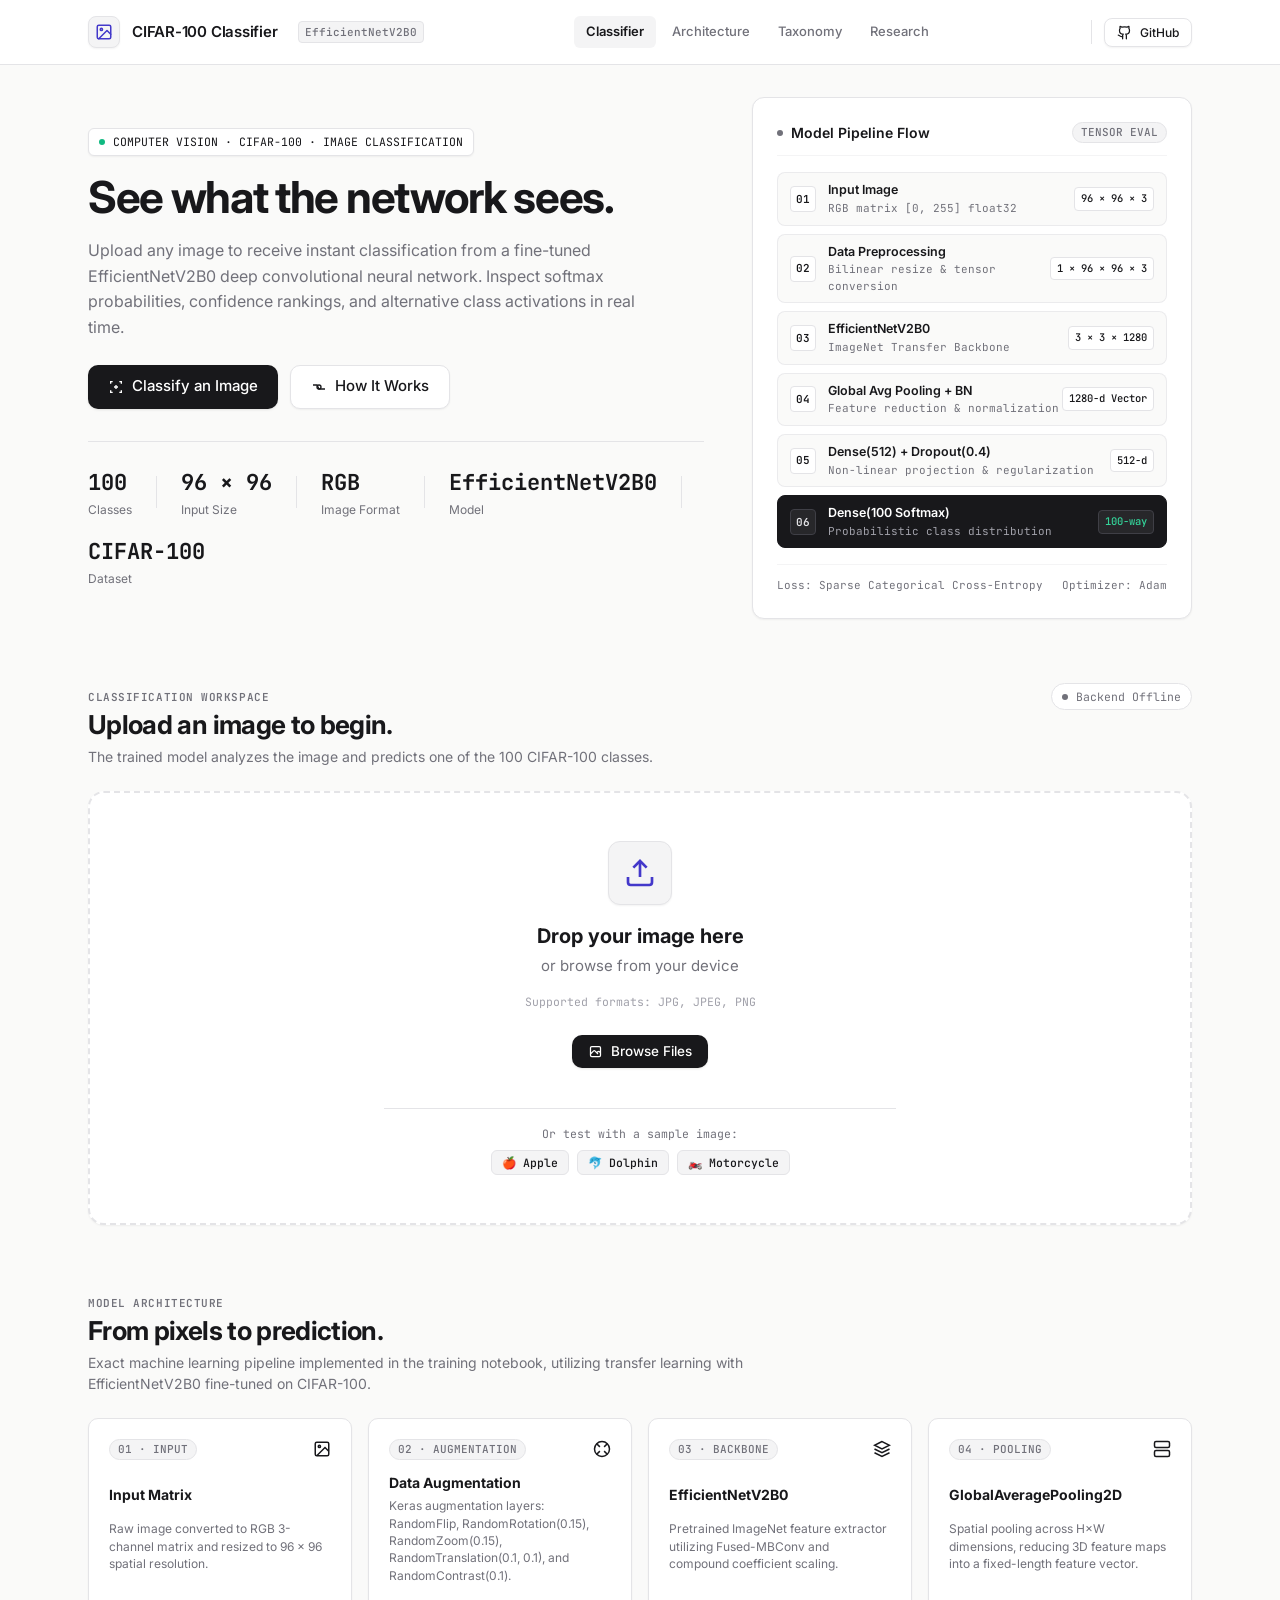
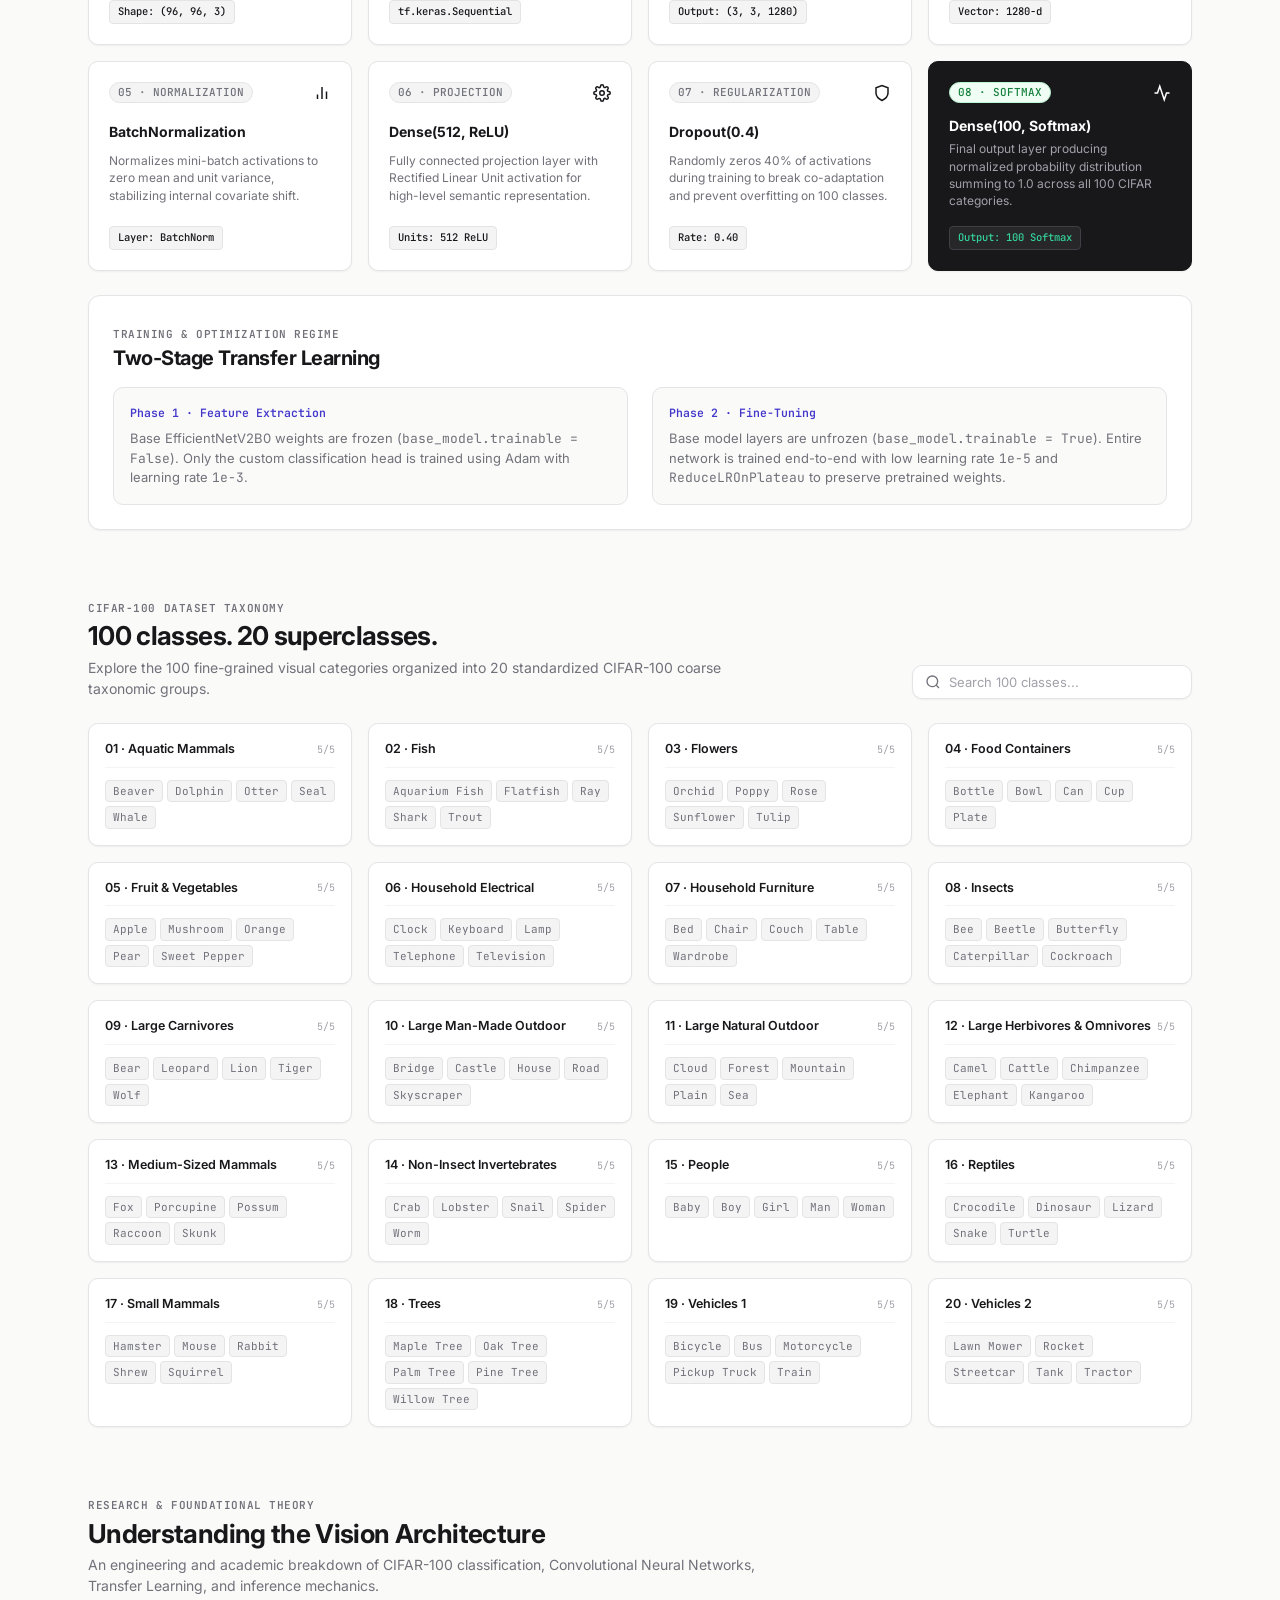
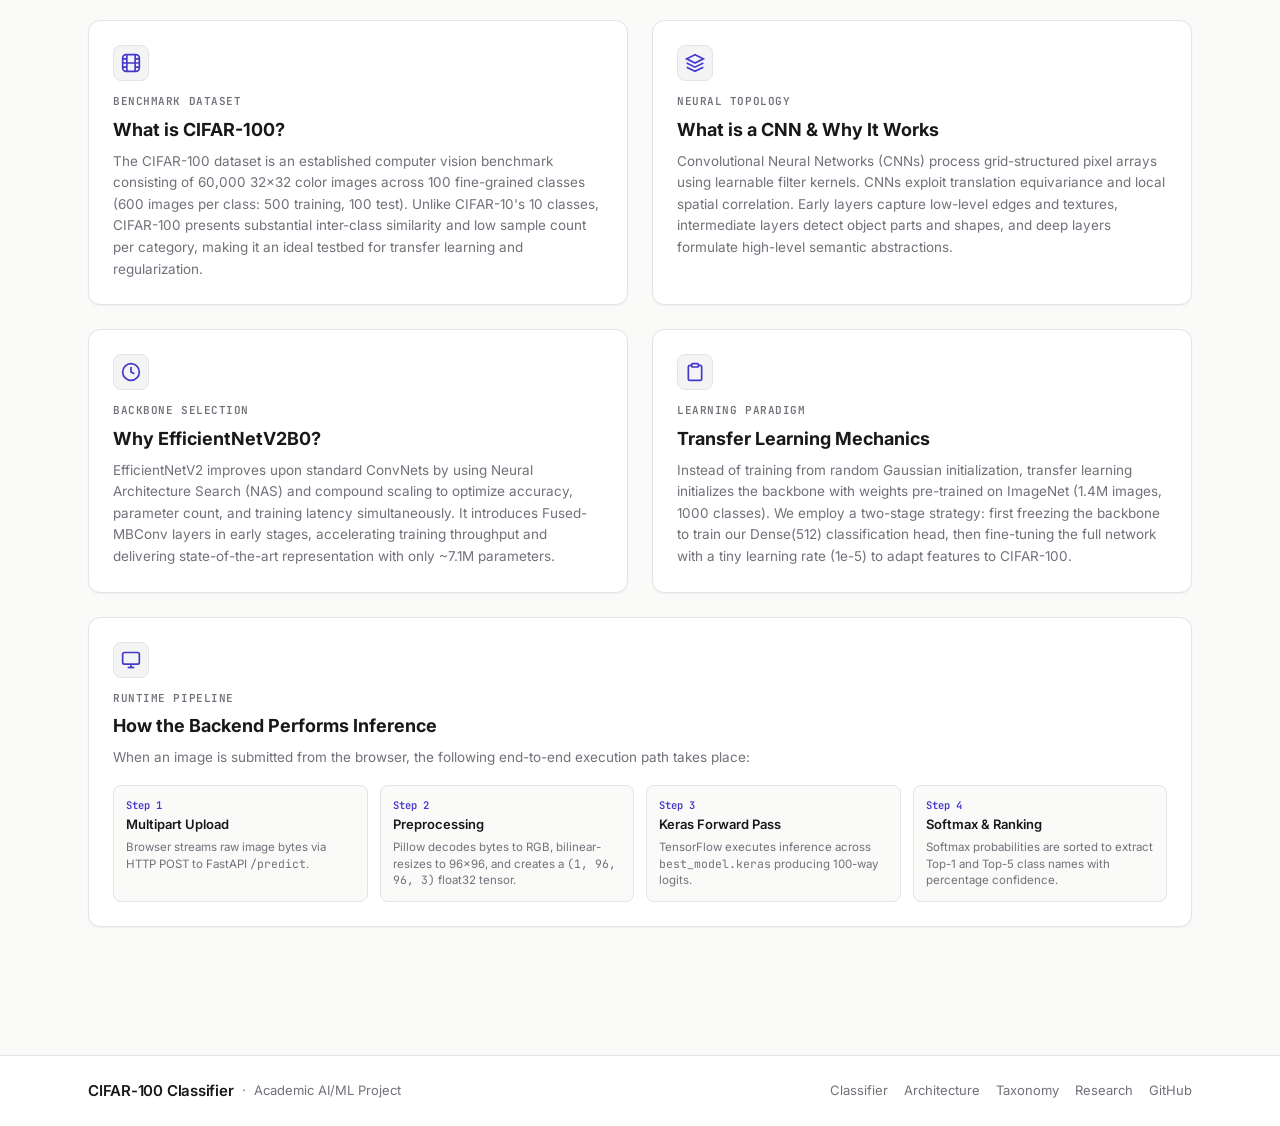
==== frontend/index.html @ 3f622556 "Update environment" ====
<!DOCTYPE html>
<html lang="en">
<head>
  <meta charset="UTF-8">
  <meta name="viewport" content="width=device-width, initial-scale=1.0">
  <title>CIFAR-100 Image Classifier · EfficientNetV2B0</title>
  <meta name="description" content="Production-grade CIFAR-100 deep learning image classification platform powered by TensorFlow and EfficientNetV2B0.">
  <link rel="preconnect" href="https://fonts.googleapis.com">
  <link rel="preconnect" href="https://fonts.gstatic.com" crossorigin>
  <link href="https://fonts.googleapis.com/css2?family=Inter:wght@400;500;600;700&family=JetBrains+Mono:wght@400;500;600&display=swap" rel="stylesheet">
  <link rel="stylesheet" href="css/style.css">
</head>
<body>

  <!-- =========================================================================
       HEADER & NAVIGATION
       ========================================================================= -->
  <header class="site-header">
    <div class="container header-inner">
      <a href="#classifier" class="brand-link" aria-label="CIFAR-100 Classifier Home">
        <div class="brand-logo-icon">
          <svg width="18" height="18" viewBox="0 0 24 24" fill="none" stroke="currentColor" stroke-width="2" stroke-linecap="round" stroke-linejoin="round">
            <rect x="3" y="3" width="18" height="18" rx="2" ry="2"></rect>
            <circle cx="8.5" cy="8.5" r="1.5"></circle>
            <polyline points="21 15 16 10 5 21"></polyline>
          </svg>
        </div>
        <span class="brand-text">CIFAR-100 Classifier</span>
        <span class="brand-tag">EfficientNetV2B0</span>
      </a>

      <nav class="desktop-nav" aria-label="Main Navigation">
        <a href="#classifier" class="nav-link active">Classifier</a>
        <a href="#architecture" class="nav-link">Architecture</a>
        <a href="#taxonomy" class="nav-link">Taxonomy</a>
        <a href="#research" class="nav-link">Research</a>
      </nav>

      <div class="header-actions">
        <div class="header-divider"></div>
        <a href="https://github.com/AryanJha05/cifar100-image-classifier" target="_blank" rel="noopener noreferrer" class="btn btn-secondary btn-sm" aria-label="GitHub Repository">
          <svg width="15" height="15" viewBox="0 0 24 24" fill="none" stroke="currentColor" stroke-width="2" stroke-linecap="round" stroke-linejoin="round">
            <path d="M15 22v-4a4.8 4.8 0 0 0-1-3.5c3 0 6-2 6-5.5.08-1.25-.27-2.48-1-3.5.28-1.15.28-2.35 0-3.5 0 0-1 0-3 1.5-2.64-.5-5.36-.5-8 0C6 2 5 2 5 2c-.3 1.15-.3 2.35 0 3.5A5.403 5.403 0 0 0 4 9c0 3.5 3 5.5 6 5.5-.39.49-.68 1.05-.85 1.65-.17.6-.22 1.23-.15 1.85v4"></path>
            <path d="M9 18c-4.51 2-5-2-7-2"></path>
          </svg>
          <span>GitHub</span>
        </a>
        <button id="mobile-nav-toggle-btn" class="mobile-nav-toggle" aria-label="Open navigation menu">
          <svg width="20" height="20" viewBox="0 0 24 24" fill="none" stroke="currentColor" stroke-width="2">
            <line x1="3" y1="12" x2="21" y2="12"></line>
            <line x1="3" y1="6" x2="21" y2="6"></line>
            <line x1="3" y1="18" x2="21" y2="18"></line>
          </svg>
        </button>
      </div>
    </div>

    <!-- Mobile Navigation Drawer -->
    <div id="mobile-menu-drawer" class="mobile-menu-drawer">
      <a href="#classifier" class="mobile-nav-link">Classifier</a>
      <a href="#architecture" class="mobile-nav-link">Architecture</a>
      <a href="#taxonomy" class="mobile-nav-link">Taxonomy</a>
      <a href="#research" class="mobile-nav-link">Research</a>
      <a href="https://github.com/AryanJha05/cifar100-image-classifier" target="_blank" rel="noopener noreferrer" class="mobile-nav-link">GitHub Repository ↗</a>
    </div>
  </header>

  <!-- =========================================================================
       MAIN APPLICATION
       ========================================================================= -->
  <main class="main-content">
    <div class="container">
      
      <!-- =====================================================================
           PAGE 1 — CLASSIFIER & HERO SECTION
           ===================================================================== -->
      <section class="hero-section" id="hero">
        <div class="hero-grid">
          <div class="hero-content">
            <div class="hero-badge">
              <span class="status-dot status-dot-emerald"></span>
              <span>COMPUTER VISION · CIFAR-100 · IMAGE CLASSIFICATION</span>
            </div>
            <h1 class="hero-title">See what the network sees.</h1>
            <p class="hero-desc">
              Upload any image to receive instant classification from a fine-tuned EfficientNetV2B0 deep convolutional neural network. Inspect softmax probabilities, confidence rankings, and alternative class activations in real time.
            </p>
            <div class="hero-actions">
              <a href="#classifier" class="btn btn-primary btn-lg">
                <svg width="16" height="16" viewBox="0 0 24 24" fill="none" stroke="currentColor" stroke-width="2">
                  <path d="M4 7V4h3M20 7V4h-3M4 17v3h3M20 17v3h-3M9 12h6M12 9v6"></path>
                </svg>
                <span>Classify an Image</span>
              </a>
              <a href="#architecture" class="btn btn-secondary btn-lg">
                <svg width="16" height="16" viewBox="0 0 24 24" fill="none" stroke="currentColor" stroke-width="2">
                  <circle cx="12" cy="12" r="3"></circle>
                  <path d="M3 9h6l3 6h9"></path>
                </svg>
                <span>How It Works</span>
              </a>
            </div>

            <!-- Project Stats -->
            <div class="hero-metrics">
              <div class="metric-item">
                <span class="metric-val">100</span>
                <span class="metric-lbl">Classes</span>
              </div>
              <div class="metric-divider"></div>
              <div class="metric-item">
                <span class="metric-val">96 × 96</span>
                <span class="metric-lbl">Input Size</span>
              </div>
              <div class="metric-divider"></div>
              <div class="metric-item">
                <span class="metric-val">RGB</span>
                <span class="metric-lbl">Image Format</span>
              </div>
              <div class="metric-divider"></div>
              <div class="metric-item">
                <span class="metric-val">EfficientNetV2B0</span>
                <span class="metric-lbl">Model</span>
              </div>
              <div class="metric-divider"></div>
              <div class="metric-item">
                <span class="metric-val">CIFAR-100</span>
                <span class="metric-lbl">Dataset</span>
              </div>
            </div>
          </div>

          <!-- Model Pipeline Visual -->
          <div class="pipeline-flow-card">
            <div class="card-header">
              <div class="card-header-title">
                <span class="status-dot status-dot-zinc"></span>
                <span>Model Pipeline Flow</span>
              </div>
              <span class="badge badge-neutral">TENSOR EVAL</span>
            </div>
            <div class="flow-stages">
              <div class="flow-stage-row">
                <div class="flow-stage-left">
                  <div class="flow-num">01</div>
                  <div>
                    <div class="flow-name">Input Image</div>
                    <div class="flow-sub">RGB matrix [0, 255] float32</div>
                  </div>
                </div>
                <span class="flow-dim">96 × 96 × 3</span>
              </div>
              <div class="flow-stage-row">
                <div class="flow-stage-left">
                  <div class="flow-num">02</div>
                  <div>
                    <div class="flow-name">Data Preprocessing</div>
                    <div class="flow-sub">Bilinear resize &amp; tensor conversion</div>
                  </div>
                </div>
                <span class="flow-dim">1 × 96 × 96 × 3</span>
              </div>
              <div class="flow-stage-row">
                <div class="flow-stage-left">
                  <div class="flow-num">03</div>
                  <div>
                    <div class="flow-name">EfficientNetV2B0</div>
                    <div class="flow-sub">ImageNet Transfer Backbone</div>
                  </div>
                </div>
                <span class="flow-dim">3 × 3 × 1280</span>
              </div>
              <div class="flow-stage-row">
                <div class="flow-stage-left">
                  <div class="flow-num">04</div>
                  <div>
                    <div class="flow-name">Global Avg Pooling + BN</div>
                    <div class="flow-sub">Feature reduction &amp; normalization</div>
                  </div>
                </div>
                <span class="flow-dim">1280-d Vector</span>
              </div>
              <div class="flow-stage-row">
                <div class="flow-stage-left">
                  <div class="flow-num">05</div>
                  <div>
                    <div class="flow-name">Dense(512) + Dropout(0.4)</div>
                    <div class="flow-sub">Non-linear projection &amp; regularization</div>
                  </div>
                </div>
                <span class="flow-dim">512-d</span>
              </div>
              <div class="flow-stage-row highlight-dark">
                <div class="flow-stage-left">
                  <div class="flow-num">06</div>
                  <div>
                    <div class="flow-name">Dense(100 Softmax)</div>
                    <div class="flow-sub">Probabilistic class distribution</div>
                  </div>
                </div>
                <span class="flow-dim">100-way</span>
              </div>
            </div>
            <div class="card-footer">
              <span>Loss: Sparse Categorical Cross-Entropy</span>
              <span>Optimizer: Adam</span>
            </div>
          </div>
        </div>
      </section>

      <!-- =====================================================================
           CLASSIFICATION WORKSPACE (PRIMARY INTERACTION)
           ===================================================================== -->
      <section class="section scroll-mt" id="classifier">
        <div class="workbench-header">
          <div>
            <span class="section-eyebrow">CLASSIFICATION WORKSPACE</span>
            <h2 class="section-title">Upload an image to begin.</h2>
            <p class="section-desc">
              The trained model analyzes the image and predicts one of the 100 CIFAR-100 classes.
            </p>
          </div>
          <div class="workbench-status-pill">
            <span class="status-dot status-dot-emerald" id="backend-status-dot"></span>
            <span id="backend-status-text">Backend Ready</span>
          </div>
        </div>

        <!-- Hidden Native File Input -->
        <input type="file" id="file-input-el" accept="image/png,image/jpeg,image/jpg,image/webp" class="hidden" aria-label="Upload image file">

        <!-- ===================================================================
             STATE 1: EMPTY INITIAL DROPZONE
             =================================================================== -->
        <div class="card initial-dropzone-card" id="state-empty-container" onclick="triggerFileSelect()">
          <div class="dropzone-center-content">
            <div class="dropzone-large-icon">
              <svg width="32" height="32" viewBox="0 0 24 24" fill="none" stroke="currentColor" stroke-width="2">
                <path d="M21 15v4a2 2 0 0 1-2 2H5a2 2 0 0 1-2-2v-4"></path>
                <polyline points="17 8 12 3 7 8"></polyline>
                <line x1="12" y1="3" x2="12" y2="15"></line>
              </svg>
            </div>
            <h3 class="dropzone-heading">Drop your image here</h3>
            <p class="dropzone-subheading">or browse from your device</p>
            <div class="dropzone-meta-pill">
              <span>Supported formats: JPG, JPEG, PNG</span>
            </div>
            <button type="button" class="btn btn-primary btn-md dropzone-browse-btn" onclick="event.stopPropagation(); triggerFileSelect();">
              <svg width="15" height="15" viewBox="0 0 24 24" fill="none" stroke="currentColor" stroke-width="2">
                <path d="M4 16l4.586-4.586a2 2 0 012.828 0L16 16m-2-2l1.586-1.586a2 2 0 012.828 0L20 14m-6-6h.01M6 20h12a2 2 0 002-2V6a2 2 0 00-2-2H6a2 2 0 00-2 2v12a2 2 0 002 2z"></path>
              </svg>
              <span>Browse Files</span>
            </button>
          </div>

          <!-- Quick Test Sample Chips -->
          <div class="sample-presets-bar" onclick="event.stopPropagation();">
            <span class="sample-presets-label">Or test with a sample image:</span>
            <div class="sample-chips-group">
              <button type="button" class="sample-chip" onclick="loadSampleImage('apple')">🍎 Apple</button>
              <button type="button" class="sample-chip" onclick="loadSampleImage('dolphin')">🐬 Dolphin</button>
              <button type="button" class="sample-chip" onclick="loadSampleImage('motorcycle')">🏍️ Motorcycle</button>
            </div>
          </div>
        </div>

        <!-- ===================================================================
             STATES 2, 3, 4, 5: ACTIVE 2-COLUMN WORKBENCH CARD
             =================================================================== -->
        <div class="workbench-card hidden" id="state-active-container">
          
          <!-- LEFT COLUMN: Image Viewport -->
          <div class="viewport-wrapper">
            <div>
              <div class="card-header">
                <span class="card-header-title">
                  <svg width="16" height="16" viewBox="0 0 24 24" fill="none" stroke="currentColor" stroke-width="2">
                    <path d="M23 19a2 2 0 0 1-2 2H3a2 2 0 0 1-2-2V8a2 2 0 0 1 2-2h4l2-3h6l2 3h4a2 2 0 0 1 2 2z"></path>
                    <circle cx="12" cy="13" r="4"></circle>
                  </svg>
                  <span id="viewport-title-text">Source Image</span>
                </span>
                <span class="badge badge-neutral" id="viewport-header-badge">96 × 96 px</span>
              </div>

              <!-- Viewport Box -->
              <div class="viewport-container" id="viewport-box">
                <div class="crop-corner tl"></div>
                <div class="crop-corner tr"></div>
                <div class="crop-corner bl"></div>
                <div class="crop-corner br"></div>

                <div class="preview-canvas-box">
                  <img id="preview-image-node" src="" alt="Classification target preview" class="preview-img">
                  <div class="scanning-laser hidden" id="scanning-laser"></div>
                  <div class="pixel-grid-layer hidden" id="pixel-grid-layer"></div>
                </div>

                <div class="viewport-overlay-status" id="viewport-status-tag">
                  <span class="status-dot status-dot-emerald"></span>
                  <span id="viewport-status-tag-text">Staged</span>
                </div>
              </div>
            </div>

            <!-- Viewport Footer Meta & Utilities -->
            <div>
              <div class="viewport-footer">
                <div class="viewport-btn-group">
                  <button type="button" class="btn btn-secondary btn-sm" onclick="togglePixelGrid()">
                    <svg width="14" height="14" viewBox="0 0 24 24" fill="none" stroke="currentColor" stroke-width="2">
                      <rect x="3" y="3" width="18" height="18" rx="2"></rect>
                      <path d="M3 9h18M3 15h18M9 3v18M15 3v18"></path>
                    </svg>
                    <span id="grid-toggle-text">Grid: Off</span>
                  </button>
                  <button type="button" class="btn btn-secondary btn-sm" onclick="triggerFileSelect()">
                    <svg width="14" height="14" viewBox="0 0 24 24" fill="none" stroke="currentColor" stroke-width="2">
                      <path d="M21 15v4a2 2 0 0 1-2 2H5a2 2 0 0 1-2-2v-4"></path>
                      <polyline points="17 8 12 3 7 8"></polyline>
                      <line x1="12" y1="3" x2="12" y2="15"></line>
                    </svg>
                    <span>Replace Image</span>
                  </button>
                </div>
                <div class="viewport-meta" id="file-meta-strip">
                  <span id="meta-filename">image.png</span>
                  <span>·</span>
                  <span id="meta-filesize">0 KB</span>
                  <span>·</span>
                  <span id="meta-dims">96 × 96</span>
                </div>
              </div>
            </div>

          </div>

          <!-- RIGHT COLUMN: Dynamic Telemetry & Controls -->
          <div class="telemetry-wrapper">
            
            <!-- SUB-PANEL A: IMAGE SELECTED STATE -->
            <div class="panel-center-state hidden" id="panel-selected">
              <div class="state-icon-box state-icon-neutral">
                <svg width="24" height="24" viewBox="0 0 24 24" fill="none" stroke="currentColor" stroke-width="2">
                  <path d="M22 11.08V12a10 10 0 1 1-5.93-9.14"></path>
                  <polyline points="22 4 12 14.01 9 11.01"></polyline>
                </svg>
              </div>
              <span class="section-eyebrow">IMAGE STAGED</span>
              <h3 class="state-title" id="selected-image-title">Ready for Inference</h3>
              <p class="state-desc" id="selected-image-desc">
                Image loaded and formatted. Click below to execute the feedforward classification pass on the Python backend.
              </p>
              <div class="panel-action-stack">
                <button type="button" class="btn btn-primary btn-lg w-full" id="btn-predict" onclick="executePrediction()">
                  <svg width="16" height="16" viewBox="0 0 24 24" fill="none" stroke="currentColor" stroke-width="2">
                    <polygon points="5 3 19 12 5 21 5 3"></polygon>
                  </svg>
                  <span>Predict Image</span>
                </button>
                <div class="panel-action-row">
                  <button type="button" class="btn btn-secondary btn-sm" onclick="triggerFileSelect()">
                    Replace Image
                  </button>
                  <button type="button" class="btn btn-secondary btn-sm text-error" onclick="resetToEmptyState()">
                    Remove
                  </button>
                </div>
              </div>
            </div>

            <!-- SUB-PANEL B: LOADING STATE -->
            <div class="panel-center-state hidden" id="panel-loading">
              <div class="state-icon-box state-icon-neutral">
                <svg width="24" height="24" viewBox="0 0 24 24" fill="none" stroke="currentColor" stroke-width="2" class="spin-icon">
                  <line x1="12" y1="2" x2="12" y2="6"></line>
                  <line x1="12" y1="18" x2="12" y2="22"></line>
                  <line x1="4.93" y1="4.93" x2="7.76" y2="7.76"></line>
                  <line x1="16.24" y1="16.24" x2="19.07" y2="19.07"></line>
                  <line x1="2" y1="12" x2="6" y2="12"></line>
                  <line x1="18" y1="12" x2="22" y2="12"></line>
                  <line x1="4.93" y1="19.07" x2="7.76" y2="16.24"></line>
                  <line x1="16.24" y1="7.76" x2="19.07" y2="4.93"></line>
                </svg>
              </div>
              <span class="section-eyebrow">INFERENCE PIPELINE</span>
              <h3 class="state-title">Analyzing image...</h3>
              <p class="state-desc">
                Running EfficientNetV2B0 inference and computing 100-class softmax distribution.
              </p>
              <div class="loading-steps-box">
                <div class="loading-step-item" id="loading-step-1">
                  <span class="status-dot status-dot-emerald"></span>
                  <span>01. Processing image &amp; tensor conversion</span>
                </div>
                <div class="loading-step-item active" id="loading-step-2">
                  <span class="status-dot status-dot-zinc"></span>
                  <span>02. Running model (EfficientNetV2B0)</span>
                </div>
                <div class="loading-step-item" id="loading-step-3">
                  <span class="status-dot status-dot-zinc"></span>
                  <span>03. Preparing prediction &amp; top-5 ranks</span>
                </div>
              </div>
            </div>

            <!-- SUB-PANEL C: PREDICTION RESULT STATE -->
            <div class="result-telemetry-container hidden" id="panel-result">
              <div>
                <div class="card-header">
                  <span class="badge badge-neutral">INFERENCE COMPLETE</span>
                  <span class="badge badge-success">
                    <span class="status-dot status-dot-emerald"></span>
                    <span>Top-1 Confirmed</span>
                  </span>
                </div>

                <!-- Primary Predicted Class & Circular Gauge -->
                <div class="predicted-class-card">
                  <div>
                    <span class="section-eyebrow" style="margin-bottom: 2px;">PREDICTED CLASS</span>
                    <h3 class="predicted-class-name" id="result-class-name">--</h3>
                    <div class="confidence-pill" id="result-confidence-val">
                      <svg width="14" height="14" viewBox="0 0 24 24" fill="none" stroke="#15803D" stroke-width="2.5">
                        <polyline points="20 6 9 17 4 12"></polyline>
                      </svg>
                      <span id="result-confidence-text">--% Confidence</span>
                    </div>
                  </div>

                  <!-- Radial SVG Gauge -->
                  <div class="radial-gauge">
                    <svg viewBox="0 0 36 36">
                      <circle class="gauge-circle-bg" cx="18" cy="18" r="15.9155"></circle>
                      <circle class="gauge-circle-val" id="gauge-circle-val" cx="18" cy="18" r="15.9155" stroke-dasharray="0, 100"></circle>
                    </svg>
                    <div class="gauge-center-text">
                      <span class="gauge-pct" id="radial-pct-text">0.0%</span>
                      <span class="gauge-lbl">confidence</span>
                    </div>
                  </div>
                </div>

                <!-- Top 5 Predictions -->
                <div class="top5-section">
                  <div class="card-header" style="border-bottom: none; padding-bottom: 4px; margin-bottom: 8px;">
                    <span class="section-eyebrow">Top 5 Predictions</span>
                    <span class="section-eyebrow">Softmax Confidence</span>
                  </div>
                  <div class="top-predictions-list" id="top5-predictions-container">
                    <!-- Populated dynamically by app.js -->
                  </div>
                </div>
              </div>

              <!-- Result Footer Actions -->
              <div>
                <div class="result-action-bar">
                  <button type="button" class="btn btn-primary btn-md w-full" onclick="resetToEmptyState()">
                    <svg width="15" height="15" viewBox="0 0 24 24" fill="none" stroke="currentColor" stroke-width="2">
                      <path d="M4 16l4.586-4.586a2 2 0 012.828 0L16 16m-2-2l1.586-1.586a2 2 0 012.828 0L20 14m-6-6h.01M6 20h12a2 2 0 002-2V6a2 2 0 00-2-2H6a2 2 0 00-2 2v12a2 2 0 002 2z"></path>
                    </svg>
                    <span>Classify Another Image</span>
                  </button>
                </div>

                <div class="card-footer" id="result-meta-footer">
                  <span>Model: EfficientNetV2B0</span>
                  <span id="footer-latency-val">Latency: --ms</span>
                  <span>Input: 96×96×3</span>
                </div>
              </div>
            </div>

            <!-- SUB-PANEL D: ERROR STATE -->
            <div class="panel-center-state hidden" id="panel-error">
              <div class="state-icon-box state-icon-error">
                <svg width="24" height="24" viewBox="0 0 24 24" fill="none" stroke="currentColor" stroke-width="2">
                  <circle cx="12" cy="12" r="10"></circle>
                  <line x1="12" y1="8" x2="12" y2="12"></line>
                  <line x1="12" y1="16" x2="12.01" y2="16"></line>
                </svg>
              </div>
              <span class="section-eyebrow text-error">INFERENCE ERROR</span>
              <h3 class="state-title">Unable to classify this image.</h3>
              <p class="state-desc" id="error-message-text">
                Please try again. Ensure the Python backend is running and reachable.
              </p>
              <div class="panel-action-row" style="margin-top: 16px;">
                <button type="button" class="btn btn-primary btn-sm" onclick="executePrediction()">
                  Try Again
                </button>
                <button type="button" class="btn btn-secondary btn-sm" onclick="triggerFileSelect()">
                  Choose Another Image
                </button>
              </div>
            </div>

          </div>

        </div>
      </section>

      <!-- =====================================================================
           PAGE 2 — ARCHITECTURE
           ===================================================================== -->
      <section class="section scroll-mt" id="architecture">
        <div class="section-header">
          <span class="section-eyebrow">MODEL ARCHITECTURE</span>
          <h2 class="section-title">From pixels to prediction.</h2>
          <p class="section-desc">
            Exact machine learning pipeline implemented in the training notebook, utilizing transfer learning with EfficientNetV2B0 fine-tuned on CIFAR-100.
          </p>
        </div>

        <!-- 8-Stage Complete Pipeline Grid -->
        <div class="architecture-grid">
          
          <!-- Stage 1 -->
          <div class="arch-card">
            <div class="arch-card-header">
              <span class="badge badge-neutral">01 · INPUT</span>
              <svg width="18" height="18" viewBox="0 0 24 24" fill="none" stroke="currentColor" stroke-width="2">
                <rect x="3" y="3" width="18" height="18" rx="2"></rect>
                <circle cx="8.5" cy="8.5" r="1.5"></circle>
                <polyline points="21 15 16 10 5 21"></polyline>
              </svg>
            </div>
            <h3 class="arch-title">Input Matrix</h3>
            <p class="arch-desc">
              Raw image converted to RGB 3-channel matrix and resized to 96 × 96 spatial resolution.
            </p>
            <div class="arch-badge">Shape: (96, 96, 3)</div>
          </div>

          <!-- Stage 2 -->
          <div class="arch-card">
            <div class="arch-card-header">
              <span class="badge badge-neutral">02 · AUGMENTATION</span>
              <svg width="18" height="18" viewBox="0 0 24 24" fill="none" stroke="currentColor" stroke-width="2">
                <circle cx="12" cy="12" r="10"></circle>
                <path d="m4.93 4.93 4.24 4.24M14.83 9.17l4.24-4.24M14.83 14.83l4.24 4.24M9.17 14.83l-4.24 4.24"></path>
              </svg>
            </div>
            <h3 class="arch-title">Data Augmentation</h3>
            <p class="arch-desc">
              Keras augmentation layers: RandomFlip, RandomRotation(0.15), RandomZoom(0.15), RandomTranslation(0.1, 0.1), and RandomContrast(0.1).
            </p>
            <div class="arch-badge">tf.keras.Sequential</div>
          </div>

          <!-- Stage 3 -->
          <div class="arch-card">
            <div class="arch-card-header">
              <span class="badge badge-neutral">03 · BACKBONE</span>
              <svg width="18" height="18" viewBox="0 0 24 24" fill="none" stroke="currentColor" stroke-width="2">
                <polygon points="12 2 2 7 12 12 22 7 12 2"></polygon>
                <polyline points="2 17 12 22 22 17"></polyline>
                <polyline points="2 12 12 17 22 12"></polyline>
              </svg>
            </div>
            <h3 class="arch-title">EfficientNetV2B0</h3>
            <p class="arch-desc">
              Pretrained ImageNet feature extractor utilizing Fused-MBConv and compound coefficient scaling.
            </p>
            <div class="arch-badge">Output: (3, 3, 1280)</div>
          </div>

          <!-- Stage 4 -->
          <div class="arch-card">
            <div class="arch-card-header">
              <span class="badge badge-neutral">04 · POOLING</span>
              <svg width="18" height="18" viewBox="0 0 24 24" fill="none" stroke="currentColor" stroke-width="2">
                <rect x="2" y="2" width="20" height="8" rx="2"></rect>
                <rect x="2" y="14" width="20" height="8" rx="2"></rect>
                <line x1="6" y1="6" x2="6.01" y2="6"></line>
                <line x1="6" y1="18" x2="6.01" y2="18"></line>
              </svg>
            </div>
            <h3 class="arch-title">GlobalAveragePooling2D</h3>
            <p class="arch-desc">
              Spatial pooling across H×W dimensions, reducing 3D feature maps into a fixed-length feature vector.
            </p>
            <div class="arch-badge">Vector: 1280-d</div>
          </div>

          <!-- Stage 5 -->
          <div class="arch-card">
            <div class="arch-card-header">
              <span class="badge badge-neutral">05 · NORMALIZATION</span>
              <svg width="18" height="18" viewBox="0 0 24 24" fill="none" stroke="currentColor" stroke-width="2">
                <line x1="18" y1="20" x2="18" y2="10"></line>
                <line x1="12" y1="20" x2="12" y2="4"></line>
                <line x1="6" y1="20" x2="6" y2="14"></line>
              </svg>
            </div>
            <h3 class="arch-title">BatchNormalization</h3>
            <p class="arch-desc">
              Normalizes mini-batch activations to zero mean and unit variance, stabilizing internal covariate shift.
            </p>
            <div class="arch-badge">Layer: BatchNorm</div>
          </div>

          <!-- Stage 6 -->
          <div class="arch-card">
            <div class="arch-card-header">
              <span class="badge badge-neutral">06 · PROJECTION</span>
              <svg width="18" height="18" viewBox="0 0 24 24" fill="none" stroke="currentColor" stroke-width="2">
                <circle cx="12" cy="12" r="3"></circle>
                <path d="M19.4 15a1.65 1.65 0 0 0 .33 1.82l.06.06a2 2 0 0 1 0 2.83 2 2 0 0 1-2.83 0l-.06-.06a1.65 1.65 0 0 0-1.82-.33 1.65 1.65 0 0 0-1 1.51V21a2 2 0 0 1-2 2 2 2 0 0 1-2-2v-.09A1.65 1.65 0 0 0 9 19.4a1.65 1.65 0 0 0-1.82.33l-.06.06a2 2 0 0 1-2.83 0 2 2 0 0 1 0-2.83l.06-.06a1.65 1.65 0 0 0 .33-1.82 1.65 1.65 0 0 0-1.51-1H3a2 2 0 0 1-2-2 2 2 0 0 1 2-2h.09A1.65 1.65 0 0 0 4.6 9a1.65 1.65 0 0 0-.33-1.82l-.06-.06a2 2 0 0 1 0-2.83 2 2 0 0 1 2.83 0l.06.06a1.65 1.65 0 0 0 1.82.33H9a1.65 1.65 0 0 0 1-1.51V3a2 2 0 0 1 2-2 2 2 0 0 1 2 2v.09a1.65 1.65 0 0 0 1 1.51 1.65 1.65 0 0 0 1.82-.33l.06-.06a2 2 0 0 1 2.83 0 2 2 0 0 1 0 2.83l-.06.06a1.65 1.65 0 0 0-.33 1.82V9a1.65 1.65 0 0 0 1.51 1H21a2 2 0 0 1 2 2 2 2 0 0 1-2 2h-.09a1.65 1.65 0 0 0-1.51 1z"></path>
              </svg>
            </div>
            <h3 class="arch-title">Dense(512, ReLU)</h3>
            <p class="arch-desc">
              Fully connected projection layer with Rectified Linear Unit activation for high-level semantic representation.
            </p>
            <div class="arch-badge">Units: 512 ReLU</div>
          </div>

          <!-- Stage 7 -->
          <div class="arch-card">
            <div class="arch-card-header">
              <span class="badge badge-neutral">07 · REGULARIZATION</span>
              <svg width="18" height="18" viewBox="0 0 24 24" fill="none" stroke="currentColor" stroke-width="2">
                <path d="M12 22s8-4 8-10V5l-8-3-8 3v7c0 6 8 10 8 10z"></path>
              </svg>
            </div>
            <h3 class="arch-title">Dropout(0.4)</h3>
            <p class="arch-desc">
              Randomly zeros 40% of activations during training to break co-adaptation and prevent overfitting on 100 classes.
            </p>
            <div class="arch-badge">Rate: 0.40</div>
          </div>

          <!-- Stage 8 -->
          <div class="arch-card highlight-card">
            <div class="arch-card-header">
              <span class="badge badge-success">08 · SOFTMAX</span>
              <svg width="18" height="18" viewBox="0 0 24 24" fill="none" stroke="currentColor" stroke-width="2">
                <polyline points="22 12 18 12 15 21 9 3 6 12 2 12"></polyline>
              </svg>
            </div>
            <h3 class="arch-title">Dense(100, Softmax)</h3>
            <p class="arch-desc">
              Final output layer producing normalized probability distribution summing to 1.0 across all 100 CIFAR categories.
            </p>
            <div class="arch-badge" style="background-color: #27272A; color: #34D399; border-color: #3F3F46;">Output: 100 Softmax</div>
          </div>

        </div>

        <!-- Training Strategy Card -->
        <div class="card training-strategy-card">
          <div class="section-header" style="margin-bottom: 16px;">
            <span class="section-eyebrow">TRAINING &amp; OPTIMIZATION REGIME</span>
            <h3 class="section-title" style="font-size: 1.25rem;">Two-Stage Transfer Learning</h3>
          </div>
          <div class="training-grid-2col">
            <div class="training-col">
              <div class="training-stage-badge">Phase 1 · Feature Extraction</div>
              <p class="training-desc">
                Base EfficientNetV2B0 weights are frozen (<code class="font-mono">base_model.trainable = False</code>). Only the custom classification head is trained using Adam with learning rate <code class="font-mono">1e-3</code>.
              </p>
            </div>
            <div class="training-col">
              <div class="training-stage-badge">Phase 2 · Fine-Tuning</div>
              <p class="training-desc">
                Base model layers are unfrozen (<code class="font-mono">base_model.trainable = True</code>). Entire network is trained end-to-end with low learning rate <code class="font-mono">1e-5</code> and <code class="font-mono">ReduceLROnPlateau</code> to preserve pretrained weights.
              </p>
            </div>
          </div>
        </div>
      </section>

      <!-- =====================================================================
           PAGE 3 — TAXONOMY
           ===================================================================== -->
      <section class="section scroll-mt" id="taxonomy">
        <div class="taxonomy-header">
          <div>
            <span class="section-eyebrow">CIFAR-100 DATASET TAXONOMY</span>
            <h2 class="section-title">100 classes. 20 superclasses.</h2>
            <p class="section-desc">
              Explore the 100 fine-grained visual categories organized into 20 standardized CIFAR-100 coarse taxonomic groups.
            </p>
          </div>

          <div class="search-box-wrapper">
            <div class="search-box">
              <svg viewBox="0 0 24 24" fill="none" stroke="currentColor" stroke-width="2">
                <circle cx="11" cy="11" r="8"></circle>
                <line x1="21" y1="21" x2="16.65" y2="16.65"></line>
              </svg>
              <input type="text" id="class-search-input" class="search-input" placeholder="Search 100 classes..." onkeyup="filterClassBadges()" autocomplete="off" aria-label="Search CIFAR-100 classes">
            </div>
          </div>
        </div>

        <!-- 20 Standardized CIFAR-100 Superclasses Grid -->
        <div class="taxonomy-grid">
          
          <!-- Superclass 1 -->
          <div class="superclass-card">
            <div class="superclass-header">
              <span class="superclass-title">01 · Aquatic Mammals</span>
              <span class="font-mono" style="font-size: 10px; color: var(--text-tertiary);">5/5</span>
            </div>
            <div class="class-pills-wrap">
              <span class="class-pill">Beaver</span>
              <span class="class-pill">Dolphin</span>
              <span class="class-pill">Otter</span>
              <span class="class-pill">Seal</span>
              <span class="class-pill">Whale</span>
            </div>
          </div>

          <!-- Superclass 2 -->
          <div class="superclass-card">
            <div class="superclass-header">
              <span class="superclass-title">02 · Fish</span>
              <span class="font-mono" style="font-size: 10px; color: var(--text-tertiary);">5/5</span>
            </div>
            <div class="class-pills-wrap">
              <span class="class-pill">Aquarium Fish</span>
              <span class="class-pill">Flatfish</span>
              <span class="class-pill">Ray</span>
              <span class="class-pill">Shark</span>
              <span class="class-pill">Trout</span>
            </div>
          </div>

          <!-- Superclass 3 -->
          <div class="superclass-card">
            <div class="superclass-header">
              <span class="superclass-title">03 · Flowers</span>
              <span class="font-mono" style="font-size: 10px; color: var(--text-tertiary);">5/5</span>
            </div>
            <div class="class-pills-wrap">
              <span class="class-pill">Orchid</span>
              <span class="class-pill">Poppy</span>
              <span class="class-pill">Rose</span>
              <span class="class-pill">Sunflower</span>
              <span class="class-pill">Tulip</span>
            </div>
          </div>

          <!-- Superclass 4 -->
          <div class="superclass-card">
            <div class="superclass-header">
              <span class="superclass-title">04 · Food Containers</span>
              <span class="font-mono" style="font-size: 10px; color: var(--text-tertiary);">5/5</span>
            </div>
            <div class="class-pills-wrap">
              <span class="class-pill">Bottle</span>
              <span class="class-pill">Bowl</span>
              <span class="class-pill">Can</span>
              <span class="class-pill">Cup</span>
              <span class="class-pill">Plate</span>
            </div>
          </div>

          <!-- Superclass 5 -->
          <div class="superclass-card">
            <div class="superclass-header">
              <span class="superclass-title">05 · Fruit &amp; Vegetables</span>
              <span class="font-mono" style="font-size: 10px; color: var(--text-tertiary);">5/5</span>
            </div>
            <div class="class-pills-wrap">
              <span class="class-pill">Apple</span>
              <span class="class-pill">Mushroom</span>
              <span class="class-pill">Orange</span>
              <span class="class-pill">Pear</span>
              <span class="class-pill">Sweet Pepper</span>
            </div>
          </div>

          <!-- Superclass 6 -->
          <div class="superclass-card">
            <div class="superclass-header">
              <span class="superclass-title">06 · Household Electrical</span>
              <span class="font-mono" style="font-size: 10px; color: var(--text-tertiary);">5/5</span>
            </div>
            <div class="class-pills-wrap">
              <span class="class-pill">Clock</span>
              <span class="class-pill">Keyboard</span>
              <span class="class-pill">Lamp</span>
              <span class="class-pill">Telephone</span>
              <span class="class-pill">Television</span>
            </div>
          </div>

          <!-- Superclass 7 -->
          <div class="superclass-card">
            <div class="superclass-header">
              <span class="superclass-title">07 · Household Furniture</span>
              <span class="font-mono" style="font-size: 10px; color: var(--text-tertiary);">5/5</span>
            </div>
            <div class="class-pills-wrap">
              <span class="class-pill">Bed</span>
              <span class="class-pill">Chair</span>
              <span class="class-pill">Couch</span>
              <span class="class-pill">Table</span>
              <span class="class-pill">Wardrobe</span>
            </div>
          </div>

          <!-- Superclass 8 -->
          <div class="superclass-card">
            <div class="superclass-header">
              <span class="superclass-title">08 · Insects</span>
              <span class="font-mono" style="font-size: 10px; color: var(--text-tertiary);">5/5</span>
            </div>
            <div class="class-pills-wrap">
              <span class="class-pill">Bee</span>
              <span class="class-pill">Beetle</span>
              <span class="class-pill">Butterfly</span>
              <span class="class-pill">Caterpillar</span>
              <span class="class-pill">Cockroach</span>
            </div>
          </div>

          <!-- Superclass 9 -->
          <div class="superclass-card">
            <div class="superclass-header">
              <span class="superclass-title">09 · Large Carnivores</span>
              <span class="font-mono" style="font-size: 10px; color: var(--text-tertiary);">5/5</span>
            </div>
            <div class="class-pills-wrap">
              <span class="class-pill">Bear</span>
              <span class="class-pill">Leopard</span>
              <span class="class-pill">Lion</span>
              <span class="class-pill">Tiger</span>
              <span class="class-pill">Wolf</span>
            </div>
          </div>

          <!-- Superclass 10 -->
          <div class="superclass-card">
            <div class="superclass-header">
              <span class="superclass-title">10 · Large Man-Made Outdoor</span>
              <span class="font-mono" style="font-size: 10px; color: var(--text-tertiary);">5/5</span>
            </div>
            <div class="class-pills-wrap">
              <span class="class-pill">Bridge</span>
              <span class="class-pill">Castle</span>
              <span class="class-pill">House</span>
              <span class="class-pill">Road</span>
              <span class="class-pill">Skyscraper</span>
            </div>
          </div>

          <!-- Superclass 11 -->
          <div class="superclass-card">
            <div class="superclass-header">
              <span class="superclass-title">11 · Large Natural Outdoor</span>
              <span class="font-mono" style="font-size: 10px; color: var(--text-tertiary);">5/5</span>
            </div>
            <div class="class-pills-wrap">
              <span class="class-pill">Cloud</span>
              <span class="class-pill">Forest</span>
              <span class="class-pill">Mountain</span>
              <span class="class-pill">Plain</span>
              <span class="class-pill">Sea</span>
            </div>
          </div>

          <!-- Superclass 12 -->
          <div class="superclass-card">
            <div class="superclass-header">
              <span class="superclass-title">12 · Large Herbivores &amp; Omnivores</span>
              <span class="font-mono" style="font-size: 10px; color: var(--text-tertiary);">5/5</span>
            </div>
            <div class="class-pills-wrap">
              <span class="class-pill">Camel</span>
              <span class="class-pill">Cattle</span>
              <span class="class-pill">Chimpanzee</span>
              <span class="class-pill">Elephant</span>
              <span class="class-pill">Kangaroo</span>
            </div>
          </div>

          <!-- Superclass 13 -->
          <div class="superclass-card">
            <div class="superclass-header">
              <span class="superclass-title">13 · Medium-Sized Mammals</span>
              <span class="font-mono" style="font-size: 10px; color: var(--text-tertiary);">5/5</span>
            </div>
            <div class="class-pills-wrap">
              <span class="class-pill">Fox</span>
              <span class="class-pill">Porcupine</span>
              <span class="class-pill">Possum</span>
              <span class="class-pill">Raccoon</span>
              <span class="class-pill">Skunk</span>
            </div>
          </div>

          <!-- Superclass 14 -->
          <div class="superclass-card">
            <div class="superclass-header">
              <span class="superclass-title">14 · Non-Insect Invertebrates</span>
              <span class="font-mono" style="font-size: 10px; color: var(--text-tertiary);">5/5</span>
            </div>
            <div class="class-pills-wrap">
              <span class="class-pill">Crab</span>
              <span class="class-pill">Lobster</span>
              <span class="class-pill">Snail</span>
              <span class="class-pill">Spider</span>
              <span class="class-pill">Worm</span>
            </div>
          </div>

          <!-- Superclass 15 -->
          <div class="superclass-card">
            <div class="superclass-header">
              <span class="superclass-title">15 · People</span>
              <span class="font-mono" style="font-size: 10px; color: var(--text-tertiary);">5/5</span>
            </div>
            <div class="class-pills-wrap">
              <span class="class-pill">Baby</span>
              <span class="class-pill">Boy</span>
              <span class="class-pill">Girl</span>
              <span class="class-pill">Man</span>
              <span class="class-pill">Woman</span>
            </div>
          </div>

          <!-- Superclass 16 -->
          <div class="superclass-card">
            <div class="superclass-header">
              <span class="superclass-title">16 · Reptiles</span>
              <span class="font-mono" style="font-size: 10px; color: var(--text-tertiary);">5/5</span>
            </div>
            <div class="class-pills-wrap">
              <span class="class-pill">Crocodile</span>
              <span class="class-pill">Dinosaur</span>
              <span class="class-pill">Lizard</span>
              <span class="class-pill">Snake</span>
              <span class="class-pill">Turtle</span>
            </div>
          </div>

          <!-- Superclass 17 -->
          <div class="superclass-card">
            <div class="superclass-header">
              <span class="superclass-title">17 · Small Mammals</span>
              <span class="font-mono" style="font-size: 10px; color: var(--text-tertiary);">5/5</span>
            </div>
            <div class="class-pills-wrap">
              <span class="class-pill">Hamster</span>
              <span class="class-pill">Mouse</span>
              <span class="class-pill">Rabbit</span>
              <span class="class-pill">Shrew</span>
              <span class="class-pill">Squirrel</span>
            </div>
          </div>

          <!-- Superclass 18 -->
          <div class="superclass-card">
            <div class="superclass-header">
              <span class="superclass-title">18 · Trees</span>
              <span class="font-mono" style="font-size: 10px; color: var(--text-tertiary);">5/5</span>
            </div>
            <div class="class-pills-wrap">
              <span class="class-pill">Maple Tree</span>
              <span class="class-pill">Oak Tree</span>
              <span class="class-pill">Palm Tree</span>
              <span class="class-pill">Pine Tree</span>
              <span class="class-pill">Willow Tree</span>
            </div>
          </div>

          <!-- Superclass 19 -->
          <div class="superclass-card">
            <div class="superclass-header">
              <span class="superclass-title">19 · Vehicles 1</span>
              <span class="font-mono" style="font-size: 10px; color: var(--text-tertiary);">5/5</span>
            </div>
            <div class="class-pills-wrap">
              <span class="class-pill">Bicycle</span>
              <span class="class-pill">Bus</span>
              <span class="class-pill">Motorcycle</span>
              <span class="class-pill">Pickup Truck</span>
              <span class="class-pill">Train</span>
            </div>
          </div>

          <!-- Superclass 20 -->
          <div class="superclass-card">
            <div class="superclass-header">
              <span class="superclass-title">20 · Vehicles 2</span>
              <span class="font-mono" style="font-size: 10px; color: var(--text-tertiary);">5/5</span>
            </div>
            <div class="class-pills-wrap">
              <span class="class-pill">Lawn Mower</span>
              <span class="class-pill">Rocket</span>
              <span class="class-pill">Streetcar</span>
              <span class="class-pill">Tank</span>
              <span class="class-pill">Tractor</span>
            </div>
          </div>

        </div>
      </section>

      <!-- =====================================================================
           PAGE 4 — RESEARCH / ABOUT
           ===================================================================== -->
      <section class="section scroll-mt" id="research">
        <div class="section-header">
          <span class="section-eyebrow">RESEARCH &amp; FOUNDATIONAL THEORY</span>
          <h2 class="section-title">Understanding the Vision Architecture</h2>
          <p class="section-desc">
            An engineering and academic breakdown of CIFAR-100 classification, Convolutional Neural Networks, Transfer Learning, and inference mechanics.
          </p>
        </div>

        <div class="research-cards-grid">
          
          <!-- Research Topic 1: What is CIFAR-100? -->
          <div class="card research-card">
            <div class="research-card-icon">
              <svg width="20" height="20" viewBox="0 0 24 24" fill="none" stroke="currentColor" stroke-width="2">
                <rect x="2" y="2" width="20" height="20" rx="4"></rect>
                <path d="M7 2v20M17 2v20M2 12h20M2 7h5M2 17h5M17 17h5M17 7h5"></path>
              </svg>
            </div>
            <span class="section-eyebrow">BENCHMARK DATASET</span>
            <h3 class="research-topic-title">What is CIFAR-100?</h3>
            <p class="research-topic-text">
              The CIFAR-100 dataset is an established computer vision benchmark consisting of 60,000 32×32 color images across 100 fine-grained classes (600 images per class: 500 training, 100 test). Unlike CIFAR-10's 10 classes, CIFAR-100 presents substantial inter-class similarity and low sample count per category, making it an ideal testbed for transfer learning and regularization.
            </p>
          </div>

          <!-- Research Topic 2: What is a CNN? -->
          <div class="card research-card">
            <div class="research-card-icon">
              <svg width="20" height="20" viewBox="0 0 24 24" fill="none" stroke="currentColor" stroke-width="2">
                <polygon points="12 2 2 7 12 12 22 7 12 2"></polygon>
                <polyline points="2 17 12 22 22 17"></polyline>
                <polyline points="2 12 12 17 22 12"></polyline>
              </svg>
            </div>
            <span class="section-eyebrow">NEURAL TOPOLOGY</span>
            <h3 class="research-topic-title">What is a CNN &amp; Why It Works</h3>
            <p class="research-topic-text">
              Convolutional Neural Networks (CNNs) process grid-structured pixel arrays using learnable filter kernels. CNNs exploit translation equivariance and local spatial correlation. Early layers capture low-level edges and textures, intermediate layers detect object parts and shapes, and deep layers formulate high-level semantic abstractions.
            </p>
          </div>

          <!-- Research Topic 3: Why EfficientNetV2? -->
          <div class="card research-card">
            <div class="research-card-icon">
              <svg width="20" height="20" viewBox="0 0 24 24" fill="none" stroke="currentColor" stroke-width="2">
                <circle cx="12" cy="12" r="10"></circle>
                <path d="M12 6v6l4 2"></path>
              </svg>
            </div>
            <span class="section-eyebrow">BACKBONE SELECTION</span>
            <h3 class="research-topic-title">Why EfficientNetV2B0?</h3>
            <p class="research-topic-text">
              EfficientNetV2 improves upon standard ConvNets by using Neural Architecture Search (NAS) and compound scaling to optimize accuracy, parameter count, and training latency simultaneously. It introduces Fused-MBConv layers in early stages, accelerating training throughput and delivering state-of-the-art representation with only ~7.1M parameters.
            </p>
          </div>

          <!-- Research Topic 4: What is Transfer Learning? -->
          <div class="card research-card">
            <div class="research-card-icon">
              <svg width="20" height="20" viewBox="0 0 24 24" fill="none" stroke="currentColor" stroke-width="2">
                <path d="M16 4h2a2 2 0 0 1 2 2v14a2 2 0 0 1-2 2H6a2 2 0 0 1-2-2V6a2 2 0 0 1 2-2h2"></path>
                <rect x="8" y="2" width="8" height="4" rx="1" ry="1"></rect>
              </svg>
            </div>
            <span class="section-eyebrow">LEARNING PARADIGM</span>
            <h3 class="research-topic-title">Transfer Learning Mechanics</h3>
            <p class="research-topic-text">
              Instead of training from random Gaussian initialization, transfer learning initializes the backbone with weights pre-trained on ImageNet (1.4M images, 1000 classes). We employ a two-stage strategy: first freezing the backbone to train our Dense(512) classification head, then fine-tuning the full network with a tiny learning rate (1e-5) to adapt features to CIFAR-100.
            </p>
          </div>

          <!-- Research Topic 5: How Inference Works -->
          <div class="card research-card" style="grid-column: 1 / -1;">
            <div class="research-card-icon">
              <svg width="20" height="20" viewBox="0 0 24 24" fill="none" stroke="currentColor" stroke-width="2">
                <rect x="2" y="3" width="20" height="14" rx="2" ry="2"></rect>
                <line x1="8" y1="21" x2="16" y2="21"></line>
                <line x1="12" y1="17" x2="12" y2="21"></line>
              </svg>
            </div>
            <span class="section-eyebrow">RUNTIME PIPELINE</span>
            <h3 class="research-topic-title">How the Backend Performs Inference</h3>
            <p class="research-topic-text" style="margin-bottom: 16px;">
              When an image is submitted from the browser, the following end-to-end execution path takes place:
            </p>
            <div class="inference-steps-grid">
              <div class="inf-step">
                <div class="inf-step-num">Step 1</div>
                <div class="inf-step-title">Multipart Upload</div>
                <div class="inf-step-desc">Browser streams raw image bytes via HTTP POST to FastAPI <code class="font-mono">/predict</code>.</div>
              </div>
              <div class="inf-step">
                <div class="inf-step-num">Step 2</div>
                <div class="inf-step-title">Preprocessing</div>
                <div class="inf-step-desc">Pillow decodes bytes to RGB, bilinear-resizes to 96×96, and creates a <code class="font-mono">(1, 96, 96, 3)</code> float32 tensor.</div>
              </div>
              <div class="inf-step">
                <div class="inf-step-num">Step 3</div>
                <div class="inf-step-title">Keras Forward Pass</div>
                <div class="inf-step-desc">TensorFlow executes inference across <code class="font-mono">best_model.keras</code> producing 100-way logits.</div>
              </div>
              <div class="inf-step">
                <div class="inf-step-num">Step 4</div>
                <div class="inf-step-title">Softmax &amp; Ranking</div>
                <div class="inf-step-desc">Softmax probabilities are sorted to extract Top-1 and Top-5 class names with percentage confidence.</div>
              </div>
            </div>
          </div>

        </div>
      </section>

    </div>
  </main>

  <!-- =========================================================================
       FOOTER
       ========================================================================= -->
  <footer class="site-footer">
    <div class="container footer-inner">
      <div class="footer-brand">
        <span class="brand-text">CIFAR-100 Classifier</span>
        <span>·</span>
        <span>Academic AI/ML Project</span>
      </div>
      <div class="footer-links">
        <a href="#classifier">Classifier</a>
        <a href="#architecture">Architecture</a>
        <a href="#taxonomy">Taxonomy</a>
        <a href="#research">Research</a>
        <a href="https://github.com/AryanJha05/cifar100-image-classifier" target="_blank" rel="noopener noreferrer">GitHub</a>
      </div>
    </div>
  </footer>

  <script src="js/app.js"></script>
</body>
</html>
---- frontend/css/style.css ----
/* ==========================================================================
   CIFAR-100 Image Classifier - Precision Vision Design System
   Source of Truth: design/DESIGN.md & design/screen.png
   ========================================================================== */

:root {
  /* Canvas & Surfaces */
  --bg-canvas: #FAFAF9;
  --bg-surface: #FFFFFF;
  --bg-surface-subtle: #F4F4F5;
  --bg-surface-muted: #ECECEE;
  --bg-surface-dark: #18181B;

  /* Typography Colors */
  --text-primary: #18181B;
  --text-secondary: #71717A;
  --text-tertiary: #A1A1AA;
  --text-inverse: #FFFFFF;
  --text-inverse-muted: #A1A1AA;

  /* Structural Borders */
  --border-subtle: #E4E4E7;
  --border-hover: #D4D4D8;
  --border-strong: #A1A1AA;
  --border-dark: #27272A;

  /* Functional Accents */
  --primary: #4338CA;
  --primary-hover: #3730A3;
  --primary-active: #312E81;
  --primary-light: #EEF2FF;
  --primary-border: #C7D2FE;
  --primary-text: #3730A3;

  /* Validation & Feedback */
  --success: #15803D;
  --success-bg: #F0FDF4;
  --success-border: #BBF7D0;
  --success-text: #15803D;

  --error: #B91C1C;
  --error-bg: #FEF2F2;
  --error-border: #FECACA;
  --error-text: #B91C1C;

  /* Typography Fonts */
  --font-sans: 'Inter', -apple-system, BlinkMacSystemFont, 'Segoe UI', Roboto, sans-serif;
  --font-heading: 'Inter', -apple-system, BlinkMacSystemFont, 'Segoe UI', Roboto, sans-serif;
  --font-mono: 'JetBrains Mono', ui-monospace, SFMono-Regular, Menlo, Monaco, Consolas, monospace;

  /* Spacing Scale */
  --space-1: 0.25rem;  /* 4px */
  --space-2: 0.5rem;   /* 8px */
  --space-3: 0.75rem;  /* 12px */
  --space-4: 1rem;     /* 16px */
  --space-5: 1.25rem;  /* 20px */
  --space-6: 1.5rem;   /* 24px */
  --space-8: 2rem;     /* 32px */
  --space-10: 2.5rem;  /* 40px */
  --space-12: 3rem;    /* 48px */
  --space-16: 4rem;    /* 64px */
  --space-20: 5rem;    /* 80px */

  /* Border Radii */
  --radius-xs: 4px;
  --radius-sm: 6px;
  --radius-md: 8px;
  --radius-lg: 10px;
  --radius-xl: 12px;
  --radius-2xl: 16px;
  --radius-full: 9999px;

  /* Shadows (Micro-elevation) */
  --shadow-xs: 0 1px 2px 0 rgba(0, 0, 0, 0.05);
  --shadow-sm: 0 1px 3px 0 rgba(0, 0, 0, 0.08), 0 1px 2px -1px rgba(0, 0, 0, 0.08);
  --shadow-md: 0 4px 6px -1px rgba(0, 0, 0, 0.05), 0 2px 4px -2px rgba(0, 0, 0, 0.05);
  --shadow-modal: 0 20px 25px -5px rgba(0, 0, 0, 0.08), 0 8px 10px -6px rgba(0, 0, 0, 0.03);

  /* Transitions */
  --transition-fast: 0.15s ease;
  --transition-normal: 0.25s ease;
}

/* Base Resets */
*, *::before, *::after {
  box-sizing: border-box;
  margin: 0;
  padding: 0;
}

html {
  font-size: 16px;
  scroll-behavior: smooth;
  -webkit-font-smoothing: antialiased;
  -moz-osx-font-smoothing: grayscale;
}

body {
  font-family: var(--font-sans);
  background-color: var(--bg-canvas);
  color: var(--text-primary);
  line-height: 1.5;
  min-height: 100vh;
  display: flex;
  flex-direction: column;
  overflow-x: hidden;
}

.font-mono {
  font-family: var(--font-mono);
  font-feature-settings: 'tnum' on, 'cv05' on;
}

a {
  color: inherit;
  text-decoration: none;
}

button {
  font-family: inherit;
  border: none;
  background: none;
  cursor: pointer;
}

img, svg {
  display: block;
  max-width: 100%;
}

.hidden {
  display: none !important;
}

.w-full {
  width: 100%;
}

.text-error {
  color: var(--error) !important;
}

/* Layout Containers */
.container {
  width: 100%;
  max-width: 1152px; /* 6xl */
  margin-left: auto;
  margin-right: auto;
  padding-left: var(--space-6);
  padding-right: var(--space-6);
}

@media (max-width: 640px) {
  .container {
    padding-left: var(--space-4);
    padding-right: var(--space-4);
  }
}

.main-content {
  flex: 1 0 auto;
  padding-top: var(--space-8);
  padding-bottom: var(--space-16);
}

/* Section Spacing */
.section {
  margin-bottom: var(--space-16);
}

.scroll-mt {
  scroll-margin-top: 5.5rem;
}

.section-header {
  margin-bottom: var(--space-6);
}

.section-eyebrow {
  display: inline-block;
  font-family: var(--font-mono);
  font-size: 11px;
  font-weight: 600;
  text-transform: uppercase;
  letter-spacing: 0.05em;
  color: var(--text-secondary);
  margin-bottom: var(--space-1);
}

.section-title {
  font-family: var(--font-heading);
  font-size: 1.625rem; /* 26px */
  font-weight: 700;
  letter-spacing: -0.025em;
  line-height: 1.25;
  color: var(--text-primary);
}

.section-desc {
  font-size: 0.875rem; /* 14px */
  color: var(--text-secondary);
  margin-top: var(--space-1);
  max-width: 44rem;
  line-height: 1.5;
}

/* --------------------------------------------------------------------------
   Header & Navigation
   -------------------------------------------------------------------------- */
.site-header {
  position: sticky;
  top: 0;
  z-index: 50;
  width: 100%;
  background-color: rgba(255, 255, 255, 0.92);
  backdrop-filter: blur(12px);
  -webkit-backdrop-filter: blur(12px);
  border-bottom: 1px solid var(--border-subtle);
}

.header-inner {
  height: 64px;
  display: flex;
  align-items: center;
  justify-content: space-between;
}

.brand-link {
  display: flex;
  align-items: center;
  gap: var(--space-3);
  text-decoration: none;
}

.brand-logo-icon {
  width: 32px;
  height: 32px;
  border-radius: var(--radius-md);
  border: 1px solid var(--border-subtle);
  background-color: var(--bg-surface-subtle);
  display: flex;
  align-items: center;
  justify-content: center;
  box-shadow: var(--shadow-xs);
  color: var(--primary);
}

.brand-text {
  font-size: 0.9375rem;
  font-weight: 600;
  letter-spacing: -0.015em;
  color: var(--text-primary);
}

.brand-tag {
  font-family: var(--font-mono);
  font-size: 11px;
  font-weight: 500;
  color: var(--text-secondary);
  background-color: var(--bg-surface-subtle);
  padding: 2px 6px;
  border-radius: var(--radius-xs);
  border: 1px solid var(--border-subtle);
  margin-left: var(--space-2);
}

.desktop-nav {
  display: flex;
  align-items: center;
  gap: var(--space-1);
}

.nav-link {
  display: inline-flex;
  align-items: center;
  padding: 6px 12px;
  border-radius: var(--radius-sm);
  font-size: 13px;
  font-weight: 500;
  color: var(--text-secondary);
  transition: all var(--transition-fast);
}

.nav-link:hover {
  color: var(--text-primary);
  background-color: rgba(244, 244, 245, 0.8);
}

.nav-link.active {
  color: var(--text-primary);
  background-color: rgba(244, 244, 245, 1);
  font-weight: 600;
}

.header-actions {
  display: flex;
  align-items: center;
  gap: var(--space-3);
}

.header-divider {
  width: 1px;
  height: 24px;
  background-color: var(--border-subtle);
}

.mobile-nav-toggle {
  display: none;
  width: 36px;
  height: 36px;
  border-radius: var(--radius-md);
  border: 1px solid var(--border-subtle);
  background-color: var(--bg-surface);
  align-items: center;
  justify-content: center;
  color: var(--text-primary);
}

.mobile-menu-drawer {
  display: none;
  background-color: var(--bg-surface);
  border-bottom: 1px solid var(--border-subtle);
  padding: var(--space-4) var(--space-6);
  flex-direction: column;
  gap: var(--space-2);
}

.mobile-menu-drawer.open {
  display: flex;
}

.mobile-nav-link {
  display: flex;
  align-items: center;
  justify-content: space-between;
  padding: var(--space-3);
  border-radius: var(--radius-md);
  font-size: 14px;
  font-weight: 500;
  color: var(--text-secondary);
}

.mobile-nav-link:hover, .mobile-nav-link.active {
  color: var(--text-primary);
  background-color: var(--bg-surface-subtle);
}

@media (max-width: 768px) {
  .desktop-nav, .header-divider {
    display: none;
  }
  .mobile-nav-toggle {
    display: flex;
  }
}

/* --------------------------------------------------------------------------
   Buttons
   -------------------------------------------------------------------------- */
.btn {
  display: inline-flex;
  align-items: center;
  justify-content: center;
  gap: var(--space-2);
  font-size: 14px;
  font-weight: 500;
  padding: 8px 16px;
  border-radius: var(--radius-lg);
  transition: all var(--transition-fast);
  cursor: pointer;
  white-space: nowrap;
  line-height: 1.25;
}

.btn-primary {
  background-color: var(--bg-surface-dark);
  color: var(--text-inverse);
  box-shadow: var(--shadow-sm);
}

.btn-primary:hover {
  background-color: #27272A;
  transform: translateY(-0.5px);
}

.btn-primary:active {
  transform: translateY(0);
}

.btn-secondary {
  background-color: var(--bg-surface);
  color: var(--text-primary);
  border: 1px solid var(--border-subtle);
  box-shadow: var(--shadow-xs);
}

.btn-secondary:hover {
  background-color: var(--bg-surface-subtle);
  border-color: var(--border-hover);
}

.btn-sm {
  font-size: 12px;
  padding: 6px 12px;
  border-radius: var(--radius-md);
}

.btn-md {
  font-size: 13.5px;
  padding: 8px 16px;
  border-radius: var(--radius-lg);
}

.btn-lg {
  font-size: 15px;
  padding: 10px 20px;
  border-radius: var(--radius-lg);
  height: 44px;
}

/* --------------------------------------------------------------------------
   Cards, Badges & Utilities
   -------------------------------------------------------------------------- */
.card {
  background-color: var(--bg-surface);
  border: 1px solid var(--border-subtle);
  border-radius: var(--radius-xl);
  padding: var(--space-6);
  box-shadow: var(--shadow-xs);
}

.card-header {
  display: flex;
  align-items: center;
  justify-content: space-between;
  padding-bottom: var(--space-3);
  margin-bottom: var(--space-4);
  border-bottom: 1px solid var(--bg-surface-subtle);
}

.card-header-title {
  font-size: 14px;
  font-weight: 600;
  color: var(--text-primary);
  display: flex;
  align-items: center;
  gap: var(--space-2);
}

.card-footer {
  padding-top: var(--space-3);
  margin-top: var(--space-4);
  border-top: 1px solid var(--bg-surface-subtle);
  display: flex;
  align-items: center;
  justify-content: space-between;
  font-size: 11px;
  font-family: var(--font-mono);
  color: var(--text-secondary);
  flex-wrap: wrap;
  gap: var(--space-2);
}

.badge {
  display: inline-flex;
  align-items: center;
  gap: var(--space-1);
  font-family: var(--font-mono);
  font-size: 11px;
  font-weight: 500;
  padding: 2px 8px;
  border-radius: var(--radius-full);
  line-height: 1.4;
}

.badge-neutral {
  background-color: var(--bg-surface-subtle);
  color: var(--text-secondary);
  border: 1px solid var(--border-subtle);
}

.badge-success {
  background-color: var(--success-bg);
  color: var(--success-text);
  border: 1px solid var(--success-border);
}

.badge-primary {
  background-color: var(--primary-light);
  color: var(--primary-text);
  border: 1px solid var(--primary-border);
}

.status-dot {
  width: 6px;
  height: 6px;
  border-radius: var(--radius-full);
  display: inline-block;
  flex-shrink: 0;
}

.status-dot-emerald { background-color: #10B981; }
.status-dot-zinc { background-color: var(--text-secondary); }

/* --------------------------------------------------------------------------
   Hero Section
   -------------------------------------------------------------------------- */
.hero-section {
  margin-bottom: var(--space-16);
}

.hero-grid {
  display: grid;
  grid-template-columns: 1fr;
  gap: var(--space-8);
  align-items: center;
}

@media (min-width: 1024px) {
  .hero-grid {
    grid-template-columns: 7fr 5fr;
    gap: var(--space-12);
  }
}

.hero-content {
  display: flex;
  flex-direction: column;
  align-items: flex-start;
}

.hero-badge {
  display: inline-flex;
  align-items: center;
  gap: var(--space-2);
  padding: 4px 10px;
  border-radius: var(--radius-sm);
  background-color: var(--bg-surface);
  border: 1px solid var(--border-subtle);
  font-family: var(--font-mono);
  font-size: 11.5px;
  color: var(--text-primary);
  margin-bottom: var(--space-4);
  box-shadow: var(--shadow-xs);
  flex-wrap: wrap;
}

.hero-title {
  font-family: var(--font-heading);
  font-size: clamp(2rem, 4vw, 2.75rem);
  font-weight: 700;
  letter-spacing: -0.03em;
  line-height: 1.15;
  color: var(--text-primary);
  margin-bottom: var(--space-4);
}

.hero-desc {
  font-size: 1rem;
  color: var(--text-secondary);
  line-height: 1.6;
  max-width: 36rem;
  margin-bottom: var(--space-6);
}

.hero-actions {
  display: flex;
  flex-wrap: wrap;
  align-items: center;
  gap: var(--space-3);
}

.hero-metrics {
  margin-top: var(--space-8);
  padding-top: var(--space-6);
  border-top: 1px solid var(--border-subtle);
  width: 100%;
  display: flex;
  flex-wrap: wrap;
  align-items: center;
  gap: var(--space-4) var(--space-6);
}

.metric-item {
  display: flex;
  flex-direction: column;
}

.metric-val {
  font-family: var(--font-mono);
  font-size: 1.375rem;
  font-weight: 700;
  color: var(--text-primary);
}

.metric-lbl {
  font-size: 12px;
  color: var(--text-secondary);
  margin-top: 2px;
}

.metric-divider {
  width: 1px;
  height: 32px;
  background-color: var(--border-subtle);
}

@media (max-width: 640px) {
  .metric-divider {
    display: none;
  }
  .hero-metrics {
    gap: var(--space-4);
  }
}

/* Mini Pipeline Flow Card */
.pipeline-flow-card {
  background-color: var(--bg-surface);
  border: 1px solid var(--border-subtle);
  border-radius: var(--radius-xl);
  padding: var(--space-6);
  box-shadow: var(--shadow-xs);
}

.flow-stages {
  display: flex;
  flex-direction: column;
  gap: var(--space-2);
}

.flow-stage-row {
  display: flex;
  align-items: center;
  justify-content: space-between;
  padding: var(--space-2) var(--space-3);
  border-radius: var(--radius-md);
  background-color: rgba(250, 250, 249, 0.9);
  border: 1px solid rgba(228, 228, 231, 0.7);
  transition: all var(--transition-fast);
}

.flow-stage-row:hover {
  background-color: #FFFFFF;
  border-color: var(--border-hover);
}

.flow-stage-row.highlight-dark {
  background-color: var(--bg-surface-dark);
  color: var(--text-inverse);
  border-color: var(--bg-surface-dark);
}

.flow-stage-left {
  display: flex;
  align-items: center;
  gap: var(--space-3);
}

.flow-num {
  width: 26px;
  height: 26px;
  border-radius: var(--radius-xs);
  border: 1px solid var(--border-subtle);
  background-color: var(--bg-surface);
  font-family: var(--font-mono);
  font-size: 11px;
  font-weight: 600;
  display: flex;
  align-items: center;
  justify-content: center;
  color: var(--text-primary);
  flex-shrink: 0;
}

.highlight-dark .flow-num {
  background-color: #27272A;
  border-color: #3F3F46;
  color: #E4E4E7;
}

.flow-name {
  font-size: 12.5px;
  font-weight: 600;
  color: var(--text-primary);
}

.highlight-dark .flow-name {
  color: var(--text-inverse);
}

.flow-sub {
  font-size: 11px;
  font-family: var(--font-mono);
  color: var(--text-secondary);
}

.highlight-dark .flow-sub {
  color: #A1A1AA;
}

.flow-dim {
  font-family: var(--font-mono);
  font-size: 10.5px;
  font-weight: 500;
  padding: 3px 6px;
  border-radius: var(--radius-xs);
  background-color: var(--bg-surface);
  border: 1px solid var(--border-subtle);
  color: var(--text-primary);
  white-space: nowrap;
}

.highlight-dark .flow-dim {
  background-color: #27272A;
  border-color: #3F3F46;
  color: #34D399;
}

/* --------------------------------------------------------------------------
   Classification Workspace
   -------------------------------------------------------------------------- */
.workbench-header {
  display: flex;
  flex-direction: column;
  justify-content: space-between;
  margin-bottom: var(--space-6);
  gap: var(--space-3);
}

@media (min-width: 768px) {
  .workbench-header {
    flex-direction: row;
    align-items: flex-end;
  }
}

.workbench-status-pill {
  display: inline-flex;
  align-items: center;
  gap: var(--space-2);
  padding: 4px 10px;
  border-radius: var(--radius-full);
  background-color: var(--bg-surface);
  border: 1px solid var(--border-subtle);
  font-family: var(--font-mono);
  font-size: 11.5px;
  color: var(--text-secondary);
  align-self: flex-start;
}

/* Initial Empty Dropzone Card */
.initial-dropzone-card {
  border: 2px dashed var(--border-subtle);
  background-color: var(--bg-surface);
  border-radius: var(--radius-2xl);
  padding: var(--space-12) var(--space-6);
  display: flex;
  flex-direction: column;
  align-items: center;
  justify-content: center;
  text-align: center;
  cursor: pointer;
  transition: all var(--transition-normal);
  position: relative;
}

.initial-dropzone-card:hover, .initial-dropzone-card.drag-over {
  border-color: var(--primary);
  background-color: #FAFAFE;
  box-shadow: var(--shadow-sm);
}

.dropzone-center-content {
  display: flex;
  flex-direction: column;
  align-items: center;
  max-width: 28rem;
}

.dropzone-large-icon {
  width: 64px;
  height: 64px;
  border-radius: var(--radius-xl);
  background-color: var(--bg-surface-subtle);
  border: 1px solid var(--border-subtle);
  display: flex;
  align-items: center;
  justify-content: center;
  color: var(--primary);
  margin-bottom: var(--space-4);
  box-shadow: var(--shadow-xs);
  transition: transform var(--transition-fast);
}

.initial-dropzone-card:hover .dropzone-large-icon {
  transform: translateY(-2px);
}

.dropzone-heading {
  font-size: 1.25rem;
  font-weight: 700;
  color: var(--text-primary);
  margin-bottom: var(--space-1);
}

.dropzone-subheading {
  font-size: 0.9375rem;
  color: var(--text-secondary);
  margin-bottom: var(--space-4);
}

.dropzone-meta-pill {
  font-family: var(--font-mono);
  font-size: 11.5px;
  color: var(--text-tertiary);
  margin-bottom: var(--space-6);
}

.dropzone-browse-btn {
  margin-bottom: var(--space-4);
}

/* Sample presets bar */
.sample-presets-bar {
  margin-top: var(--space-6);
  padding-top: var(--space-4);
  border-top: 1px solid var(--border-subtle);
  width: 100%;
  max-width: 32rem;
  display: flex;
  flex-direction: column;
  align-items: center;
  gap: var(--space-2);
}

.sample-presets-label {
  font-family: var(--font-mono);
  font-size: 11.5px;
  color: var(--text-secondary);
}

.sample-chips-group {
  display: flex;
  flex-wrap: wrap;
  align-items: center;
  justify-content: center;
  gap: var(--space-2);
}

.sample-chip {
  font-family: var(--font-mono);
  font-size: 11.5px;
  font-weight: 500;
  padding: 4px 10px;
  border-radius: var(--radius-sm);
  background-color: var(--bg-surface-subtle);
  border: 1px solid var(--border-subtle);
  color: var(--text-primary);
  transition: all var(--transition-fast);
}

.sample-chip:hover {
  background-color: #FFFFFF;
  border-color: var(--border-hover);
  transform: translateY(-0.5px);
}

/* Active 2-Column Workbench Card */
.workbench-card {
  display: grid;
  grid-template-columns: 1fr;
  gap: var(--space-8);
  background-color: var(--bg-surface);
  border: 1px solid var(--border-subtle);
  border-radius: var(--radius-xl);
  padding: var(--space-6);
  box-shadow: var(--shadow-xs);
}

@media (min-width: 1024px) {
  .workbench-card {
    grid-template-columns: 1fr 1fr;
    padding: var(--space-8);
  }
}

.viewport-wrapper {
  display: flex;
  flex-direction: column;
  justify-content: space-between;
  height: 100%;
}

.viewport-container {
  position: relative;
  width: 100%;
  aspect-ratio: 1 / 1;
  background-color: var(--bg-canvas);
  border-radius: var(--radius-xl);
  border: 1px solid var(--border-subtle);
  overflow: hidden;
  display: flex;
  align-items: center;
  justify-content: center;
}

.preview-canvas-box {
  width: 100%;
  height: 100%;
  position: relative;
  display: flex;
  align-items: center;
  justify-content: center;
}

.preview-img {
  width: 100%;
  height: 100%;
  object-fit: contain;
  background-color: #18181B;
}

/* Scanning laser */
.scanning-laser {
  position: absolute;
  top: 0;
  left: 0;
  width: 100%;
  height: 3px;
  background: linear-gradient(90deg, transparent, #38BDF8, #818CF8, transparent);
  box-shadow: 0 0 12px 2px rgba(56, 189, 248, 0.8);
  animation: scan-vertical 1.8s ease-in-out infinite alternate;
  z-index: 10;
}

@keyframes scan-vertical {
  0% { top: 2%; opacity: 0.3; }
  50% { opacity: 1; }
  100% { top: 96%; opacity: 0.3; }
}

/* Pixel Grid Layer */
.pixel-grid-layer {
  position: absolute;
  inset: 0;
  background-size: 16px 16px;
  background-image: 
    linear-gradient(to right, rgba(255, 255, 255, 0.15) 1px, transparent 1px),
    linear-gradient(to bottom, rgba(255, 255, 255, 0.15) 1px, transparent 1px);
  pointer-events: none;
  z-index: 8;
}

/* Viewport corners */
.crop-corner {
  position: absolute;
  width: 12px;
  height: 12px;
  border-color: #FFFFFF;
  border-style: solid;
  z-index: 12;
  pointer-events: none;
}

.crop-corner.tl { top: 12px; left: 12px; border-width: 2px 0 0 2px; }
.crop-corner.tr { top: 12px; right: 12px; border-width: 2px 2px 0 0; }
.crop-corner.bl { bottom: 12px; left: 12px; border-width: 0 0 2px 2px; }
.crop-corner.br { bottom: 12px; right: 12px; border-width: 0 2px 2px 0; }

.viewport-overlay-status {
  position: absolute;
  bottom: 12px;
  left: 12px;
  display: inline-flex;
  align-items: center;
  gap: var(--space-2);
  padding: 4px 8px;
  border-radius: var(--radius-xs);
  background-color: rgba(24, 24, 27, 0.85);
  backdrop-filter: blur(4px);
  font-family: var(--font-mono);
  font-size: 11px;
  color: #FFFFFF;
  border: 1px solid rgba(255, 255, 255, 0.15);
  z-index: 12;
}

.viewport-footer {
  display: flex;
  align-items: center;
  justify-content: space-between;
  margin-top: var(--space-4);
  flex-wrap: wrap;
  gap: var(--space-3);
}

.viewport-btn-group {
  display: flex;
  align-items: center;
  gap: var(--space-2);
}

.viewport-meta {
  display: flex;
  align-items: center;
  gap: var(--space-2);
  font-family: var(--font-mono);
  font-size: 11px;
  color: var(--text-secondary);
  flex-wrap: wrap;
}

/* --------------------------------------------------------------------------
   Right Column States (Selected, Loading, Result, Error)
   -------------------------------------------------------------------------- */
.telemetry-wrapper {
  display: flex;
  flex-direction: column;
  justify-content: center;
  min-height: 380px;
}

.panel-center-state {
  display: flex;
  flex-direction: column;
  align-items: center;
  text-align: center;
  justify-content: center;
  padding: var(--space-8) var(--space-4);
  height: 100%;
}

.state-icon-box {
  width: 56px;
  height: 56px;
  border-radius: var(--radius-xl);
  display: flex;
  align-items: center;
  justify-content: center;
  margin-bottom: var(--space-4);
  box-shadow: var(--shadow-xs);
}

.state-icon-neutral {
  background-color: var(--bg-surface-subtle);
  border: 1px solid var(--border-subtle);
  color: var(--text-primary);
}

.state-icon-error {
  background-color: var(--error-bg);
  border: 1px solid var(--error-border);
  color: var(--error);
}

.state-title {
  font-size: 1.25rem;
  font-weight: 700;
  color: var(--text-primary);
  margin-top: var(--space-1);
  margin-bottom: var(--space-2);
}

.state-desc {
  font-size: 0.875rem;
  color: var(--text-secondary);
  max-width: 22rem;
  line-height: 1.5;
  margin-bottom: var(--space-6);
}

.panel-action-stack {
  width: 100%;
  max-width: 20rem;
  display: flex;
  flex-direction: column;
  gap: var(--space-3);
}

.panel-action-row {
  display: flex;
  align-items: center;
  justify-content: center;
  gap: var(--space-2);
}

/* Loading Steps Box */
.loading-steps-box {
  width: 100%;
  max-width: 22rem;
  background-color: var(--bg-surface-subtle);
  border: 1px solid var(--border-subtle);
  border-radius: var(--radius-lg);
  padding: var(--space-3) var(--space-4);
  display: flex;
  flex-direction: column;
  gap: var(--space-2);
  text-align: left;
}

.loading-step-item {
  display: flex;
  align-items: center;
  gap: var(--space-2);
  font-family: var(--font-mono);
  font-size: 11.5px;
  color: var(--text-secondary);
}

.loading-step-item.active {
  color: var(--text-primary);
  font-weight: 600;
}

.spin-icon {
  animation: spin 1s linear infinite;
}

@keyframes spin {
  100% { transform: rotate(360deg); }
}

/* Result Telemetry Container */
.result-telemetry-container {
  display: flex;
  flex-direction: column;
  justify-content: space-between;
  height: 100%;
}

.predicted-class-card {
  display: flex;
  align-items: center;
  justify-content: space-between;
  background-color: var(--bg-surface-subtle);
  border: 1px solid var(--border-subtle);
  border-radius: var(--radius-lg);
  padding: var(--space-4) var(--space-5);
  margin-bottom: var(--space-4);
}

.predicted-class-name {
  font-size: 1.5rem;
  font-weight: 700;
  color: var(--text-primary);
  letter-spacing: -0.02em;
  margin-bottom: var(--space-1);
}

.confidence-pill {
  display: inline-flex;
  align-items: center;
  gap: var(--space-1);
  font-family: var(--font-mono);
  font-size: 12px;
  font-weight: 600;
  color: var(--success);
}

/* Radial Gauge */
.radial-gauge {
  width: 68px;
  height: 68px;
  position: relative;
  flex-shrink: 0;
}

.radial-gauge svg {
  transform: rotate(-90deg);
  width: 100%;
  height: 100%;
}

.gauge-circle-bg {
  fill: none;
  stroke: var(--border-subtle);
  stroke-width: 3.2;
}

.gauge-circle-val {
  fill: none;
  stroke: #10B981;
  stroke-width: 3.2;
  stroke-linecap: round;
  transition: stroke-dasharray 0.6s ease;
}

.gauge-center-text {
  position: absolute;
  inset: 0;
  display: flex;
  flex-direction: column;
  align-items: center;
  justify-content: center;
}

.gauge-pct {
  font-family: var(--font-mono);
  font-size: 12px;
  font-weight: 700;
  color: var(--text-primary);
  line-height: 1;
}

.gauge-lbl {
  font-size: 8px;
  text-transform: uppercase;
  color: var(--text-secondary);
  font-family: var(--font-mono);
  letter-spacing: 0.05em;
}

/* Top 5 Predictions List */
.top-predictions-list {
  display: flex;
  flex-direction: column;
  gap: var(--space-2);
}

.prediction-row {
  display: flex;
  flex-direction: column;
  gap: 3px;
  padding: 6px 10px;
  border-radius: var(--radius-md);
  background-color: var(--bg-canvas);
  border: 1px solid var(--border-subtle);
}

.prediction-row.top-rank {
  background-color: #FFFFFF;
  border-color: var(--primary-border);
  box-shadow: var(--shadow-xs);
}

.pred-row-header {
  display: flex;
  align-items: center;
  justify-content: space-between;
}

.pred-class-label {
  font-size: 13px;
  font-weight: 600;
  color: var(--text-primary);
  display: flex;
  align-items: center;
  gap: var(--space-2);
}

.pred-rank-num {
  font-family: var(--font-mono);
  font-size: 11px;
  color: var(--text-tertiary);
  font-weight: 500;
}

.pred-prob-val {
  font-family: var(--font-mono);
  font-size: 12px;
  font-weight: 600;
  color: var(--text-primary);
}

.progress-bar-track {
  width: 100%;
  height: 5px;
  background-color: var(--border-subtle);
  border-radius: var(--radius-full);
  overflow: hidden;
}

.progress-bar-fill {
  height: 100%;
  background-color: var(--primary);
  border-radius: var(--radius-full);
  transition: width 0.5s cubic-bezier(0.4, 0, 0.2, 1);
}

.progress-bar-fill.muted {
  background-color: #94A3B8;
}

.result-action-bar {
  margin-top: var(--space-4);
}

/* --------------------------------------------------------------------------
   PAGE 2 — Architecture Grid
   -------------------------------------------------------------------------- */
.architecture-grid {
  display: grid;
  grid-template-columns: 1fr;
  gap: var(--space-4);
  margin-bottom: var(--space-6);
}

@media (min-width: 640px) {
  .architecture-grid {
    grid-template-columns: repeat(2, 1fr);
  }
}

@media (min-width: 1024px) {
  .architecture-grid {
    grid-template-columns: repeat(4, 1fr);
  }
}

.arch-card {
  background-color: var(--bg-surface);
  border: 1px solid var(--border-subtle);
  border-radius: var(--radius-lg);
  padding: var(--space-5);
  display: flex;
  flex-direction: column;
  justify-content: space-between;
  box-shadow: var(--shadow-xs);
  transition: all var(--transition-fast);
}

.arch-card:hover {
  border-color: var(--border-hover);
  transform: translateY(-1px);
}

.arch-card.highlight-card {
  background-color: var(--bg-surface-dark);
  color: var(--text-inverse);
  border-color: var(--bg-surface-dark);
}

.arch-card.highlight-card .arch-title {
  color: var(--text-inverse);
}

.arch-card.highlight-card .arch-desc {
  color: #A1A1AA;
}

.arch-card-header {
  display: flex;
  align-items: center;
  justify-content: space-between;
  margin-bottom: var(--space-3);
}

.arch-title {
  font-size: 14px;
  font-weight: 700;
  color: var(--text-primary);
  margin-bottom: var(--space-1);
}

.arch-desc {
  font-size: 12px;
  color: var(--text-secondary);
  line-height: 1.45;
  margin-bottom: var(--space-4);
}

.arch-badge {
  font-family: var(--font-mono);
  font-size: 10.5px;
  font-weight: 500;
  padding: 3px 8px;
  border-radius: var(--radius-xs);
  background-color: var(--bg-surface-subtle);
  border: 1px solid var(--border-subtle);
  color: var(--text-primary);
  align-self: flex-start;
}

.training-strategy-card {
  background-color: var(--bg-surface);
  border: 1px solid var(--border-subtle);
  border-radius: var(--radius-xl);
  padding: var(--space-6);
}

.training-grid-2col {
  display: grid;
  grid-template-columns: 1fr;
  gap: var(--space-4);
}

@media (min-width: 768px) {
  .training-grid-2col {
    grid-template-columns: 1fr 1fr;
    gap: var(--space-6);
  }
}

.training-col {
  background-color: var(--bg-canvas);
  border: 1px solid var(--border-subtle);
  border-radius: var(--radius-lg);
  padding: var(--space-4);
}

.training-stage-badge {
  font-family: var(--font-mono);
  font-size: 11.5px;
  font-weight: 600;
  color: var(--primary);
  margin-bottom: var(--space-2);
}

.training-desc {
  font-size: 13px;
  color: var(--text-secondary);
  line-height: 1.5;
}

/* --------------------------------------------------------------------------
   PAGE 3 — Taxonomy Explorer
   -------------------------------------------------------------------------- */
.taxonomy-header {
  display: flex;
  flex-direction: column;
  justify-content: space-between;
  margin-bottom: var(--space-6);
  gap: var(--space-4);
}

@media (min-width: 768px) {
  .taxonomy-header {
    flex-direction: row;
    align-items: flex-end;
  }
}

.search-box-wrapper {
  width: 100%;
  max-width: 280px;
}

.search-box {
  display: flex;
  align-items: center;
  gap: var(--space-2);
  background-color: var(--bg-surface);
  border: 1px solid var(--border-subtle);
  border-radius: var(--radius-lg);
  padding: 8px 12px;
  box-shadow: var(--shadow-xs);
  transition: all var(--transition-fast);
}

.search-box:focus-within {
  border-color: var(--primary);
  box-shadow: 0 0 0 2px var(--primary-light);
}

.search-box svg {
  width: 16px;
  height: 16px;
  color: var(--text-secondary);
  flex-shrink: 0;
}

.search-input {
  width: 100%;
  border: none;
  background: none;
  font-size: 13px;
  color: var(--text-primary);
  outline: none;
  font-family: inherit;
}

.search-input::placeholder {
  color: var(--text-tertiary);
}

.taxonomy-grid {
  display: grid;
  grid-template-columns: 1fr;
  gap: var(--space-4);
}

@media (min-width: 640px) {
  .taxonomy-grid {
    grid-template-columns: repeat(2, 1fr);
  }
}

@media (min-width: 1024px) {
  .taxonomy-grid {
    grid-template-columns: repeat(4, 1fr);
  }
}

.superclass-card {
  background-color: var(--bg-surface);
  border: 1px solid var(--border-subtle);
  border-radius: var(--radius-lg);
  padding: var(--space-4);
  box-shadow: var(--shadow-xs);
}

.superclass-header {
  display: flex;
  align-items: center;
  justify-content: space-between;
  margin-bottom: var(--space-3);
  padding-bottom: var(--space-2);
  border-bottom: 1px solid var(--bg-surface-subtle);
}

.superclass-title {
  font-size: 12.5px;
  font-weight: 600;
  color: var(--text-primary);
}

.class-pills-wrap {
  display: flex;
  flex-wrap: wrap;
  gap: 4px;
}

.class-pill {
  font-family: var(--font-mono);
  font-size: 11px;
  padding: 2px 7px;
  border-radius: var(--radius-xs);
  background-color: var(--bg-surface-subtle);
  border: 1px solid var(--border-subtle);
  color: var(--text-secondary);
  transition: all var(--transition-fast);
}

.class-pill.highlighted {
  background-color: #EEF2FF;
  border-color: #6366F1;
  color: #4338CA;
  font-weight: 600;
}

.class-pill.dimmed {
  opacity: 0.25;
}

/* --------------------------------------------------------------------------
   PAGE 4 — Research & Theory
   -------------------------------------------------------------------------- */
.research-cards-grid {
  display: grid;
  grid-template-columns: 1fr;
  gap: var(--space-6);
}

@media (min-width: 768px) {
  .research-cards-grid {
    grid-template-columns: 1fr 1fr;
  }
}

.research-card {
  padding: var(--space-6);
  display: flex;
  flex-direction: column;
  align-items: flex-start;
}

.research-card-icon {
  width: 36px;
  height: 36px;
  border-radius: var(--radius-md);
  background-color: var(--bg-surface-subtle);
  border: 1px solid var(--border-subtle);
  display: flex;
  align-items: center;
  justify-content: center;
  color: var(--primary);
  margin-bottom: var(--space-3);
}

.research-topic-title {
  font-size: 1.125rem;
  font-weight: 700;
  color: var(--text-primary);
  margin-top: 2px;
  margin-bottom: var(--space-2);
}

.research-topic-text {
  font-size: 13.5px;
  color: var(--text-secondary);
  line-height: 1.6;
}

.inference-steps-grid {
  display: grid;
  grid-template-columns: 1fr;
  gap: var(--space-3);
  width: 100%;
}

@media (min-width: 640px) {
  .inference-steps-grid {
    grid-template-columns: repeat(2, 1fr);
  }
}

@media (min-width: 1024px) {
  .inference-steps-grid {
    grid-template-columns: repeat(4, 1fr);
  }
}

.inf-step {
  background-color: var(--bg-canvas);
  border: 1px solid var(--border-subtle);
  border-radius: var(--radius-md);
  padding: var(--space-3);
}

.inf-step-num {
  font-family: var(--font-mono);
  font-size: 10.5px;
  font-weight: 600;
  color: var(--primary);
  margin-bottom: 2px;
}

.inf-step-title {
  font-size: 13px;
  font-weight: 600;
  color: var(--text-primary);
  margin-bottom: 4px;
}

.inf-step-desc {
  font-size: 11.5px;
  color: var(--text-secondary);
  line-height: 1.45;
}

/* --------------------------------------------------------------------------
   Footer
   -------------------------------------------------------------------------- */
.site-footer {
  border-top: 1px solid var(--border-subtle);
  background-color: var(--bg-surface);
  padding: var(--space-6) 0;
}

.footer-inner {
  display: flex;
  align-items: center;
  justify-content: space-between;
  flex-wrap: wrap;
  gap: var(--space-4);
}

.footer-brand {
  font-size: 13px;
  color: var(--text-secondary);
  display: flex;
  align-items: center;
  gap: var(--space-2);
}

.footer-links {
  display: flex;
  align-items: center;
  gap: var(--space-4);
  font-size: 13px;
  color: var(--text-secondary);
}

.footer-links a:hover {
  color: var(--text-primary);
}
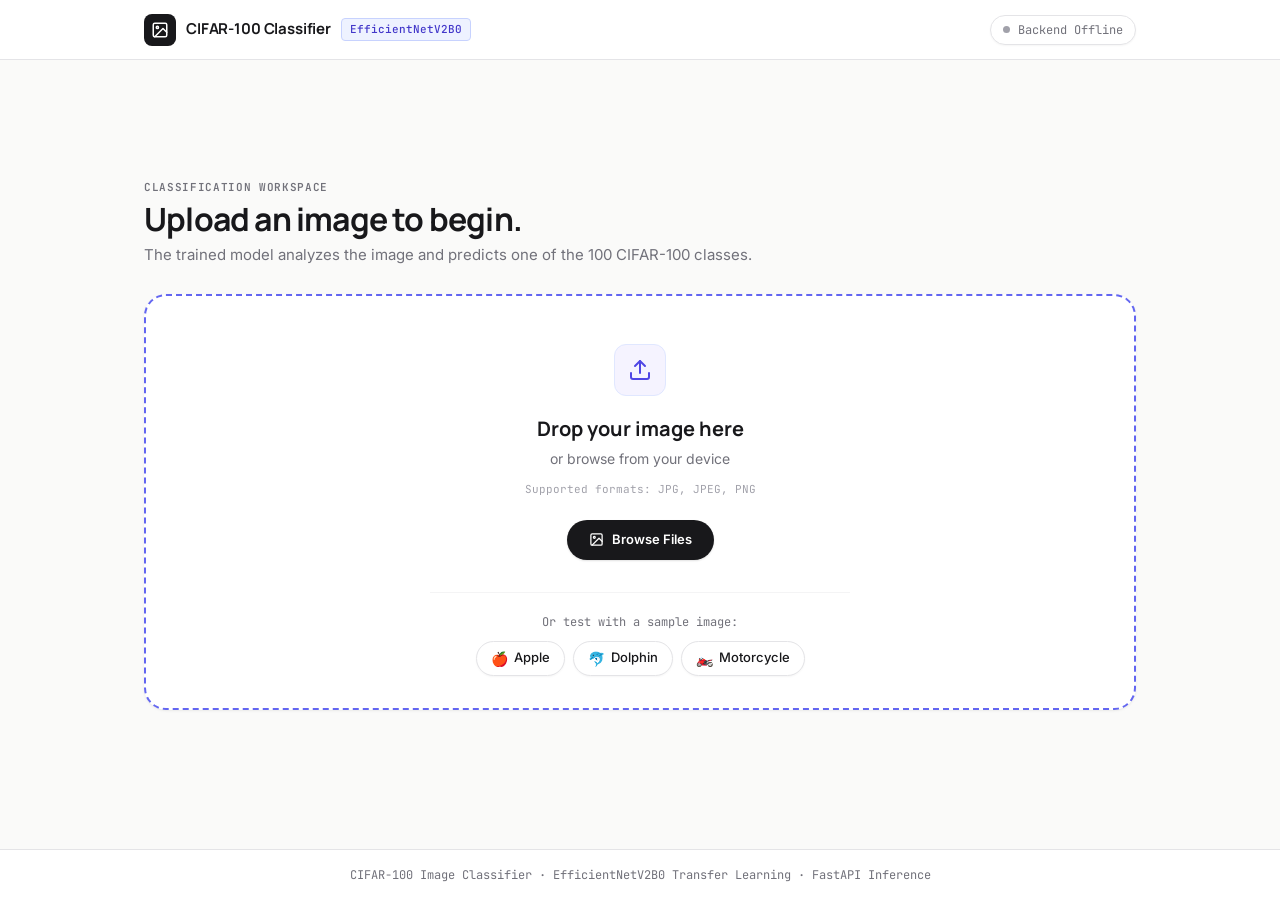
==== commit 43a520fd: "feat(ui): redesign CIFAR-100 classifier as a focused full-page experience - Rebuilt frontend to focu" ====
--- a/frontend/index.html
+++ b/frontend/index.html
@@ -4,21 +4,21 @@
   <meta charset="UTF-8">
   <meta name="viewport" content="width=device-width, initial-scale=1.0">
   <title>CIFAR-100 Image Classifier · EfficientNetV2B0</title>
-  <meta name="description" content="Production-grade CIFAR-100 deep learning image classification platform powered by TensorFlow and EfficientNetV2B0.">
+  <meta name="description" content="Instant CIFAR-100 deep learning image classification powered by fine-tuned EfficientNetV2B0 and FastAPI.">
   <link rel="preconnect" href="https://fonts.googleapis.com">
   <link rel="preconnect" href="https://fonts.gstatic.com" crossorigin>
-  <link href="https://fonts.googleapis.com/css2?family=Inter:wght@400;500;600;700&family=JetBrains+Mono:wght@400;500;600&display=swap" rel="stylesheet">
+  <link href="https://fonts.googleapis.com/css2?family=Inter:wght@400;500;600;700&family=JetBrains+Mono:wght@400;500;600&family=Manrope:wght@600;700&display=swap" rel="stylesheet">
   <link rel="stylesheet" href="css/style.css">
 </head>
 <body>
 
   <!-- =========================================================================
-       HEADER & NAVIGATION
+       HEADER
        ========================================================================= -->
   <header class="site-header">
     <div class="container header-inner">
-      <a href="#classifier" class="brand-link" aria-label="CIFAR-100 Classifier Home">
-        <div class="brand-logo-icon">
+      <div class="brand-group">
+        <div class="brand-logo-icon" aria-hidden="true">
           <svg width="18" height="18" viewBox="0 0 24 24" fill="none" stroke="currentColor" stroke-width="2" stroke-linecap="round" stroke-linejoin="round">
             <rect x="3" y="3" width="18" height="18" rx="2" ry="2"></rect>
             <circle cx="8.5" cy="8.5" r="1.5"></circle>
@@ -27,1122 +27,253 @@
         </div>
         <span class="brand-text">CIFAR-100 Classifier</span>
         <span class="brand-tag">EfficientNetV2B0</span>
-      </a>
-
-      <nav class="desktop-nav" aria-label="Main Navigation">
-        <a href="#classifier" class="nav-link active">Classifier</a>
-        <a href="#architecture" class="nav-link">Architecture</a>
-        <a href="#taxonomy" class="nav-link">Taxonomy</a>
-        <a href="#research" class="nav-link">Research</a>
-      </nav>
-
-      <div class="header-actions">
-        <div class="header-divider"></div>
-        <a href="https://github.com/AryanJha05/cifar100-image-classifier" target="_blank" rel="noopener noreferrer" class="btn btn-secondary btn-sm" aria-label="GitHub Repository">
-          <svg width="15" height="15" viewBox="0 0 24 24" fill="none" stroke="currentColor" stroke-width="2" stroke-linecap="round" stroke-linejoin="round">
-            <path d="M15 22v-4a4.8 4.8 0 0 0-1-3.5c3 0 6-2 6-5.5.08-1.25-.27-2.48-1-3.5.28-1.15.28-2.35 0-3.5 0 0-1 0-3 1.5-2.64-.5-5.36-.5-8 0C6 2 5 2 5 2c-.3 1.15-.3 2.35 0 3.5A5.403 5.403 0 0 0 4 9c0 3.5 3 5.5 6 5.5-.39.49-.68 1.05-.85 1.65-.17.6-.22 1.23-.15 1.85v4"></path>
-            <path d="M9 18c-4.51 2-5-2-7-2"></path>
-          </svg>
-          <span>GitHub</span>
-        </a>
-        <button id="mobile-nav-toggle-btn" class="mobile-nav-toggle" aria-label="Open navigation menu">
-          <svg width="20" height="20" viewBox="0 0 24 24" fill="none" stroke="currentColor" stroke-width="2">
-            <line x1="3" y1="12" x2="21" y2="12"></line>
-            <line x1="3" y1="6" x2="21" y2="6"></line>
-            <line x1="3" y1="18" x2="21" y2="18"></line>
-          </svg>
-        </button>
-      </div>
-    </div>
-
-    <!-- Mobile Navigation Drawer -->
-    <div id="mobile-menu-drawer" class="mobile-menu-drawer">
-      <a href="#classifier" class="mobile-nav-link">Classifier</a>
-      <a href="#architecture" class="mobile-nav-link">Architecture</a>
-      <a href="#taxonomy" class="mobile-nav-link">Taxonomy</a>
-      <a href="#research" class="mobile-nav-link">Research</a>
-      <a href="https://github.com/AryanJha05/cifar100-image-classifier" target="_blank" rel="noopener noreferrer" class="mobile-nav-link">GitHub Repository ↗</a>
+      </div>
+
+      <div class="header-status-pill" id="backend-status-pill" title="Backend Health Status">
+        <span class="status-dot status-dot-zinc" id="backend-status-dot"></span>
+        <span id="backend-status-text">Checking Backend...</span>
+      </div>
     </div>
   </header>
 
   <!-- =========================================================================
-       MAIN APPLICATION
+       MAIN CLASSIFIER WORKSPACE
        ========================================================================= -->
   <main class="main-content">
-    <div class="container">
-      
-      <!-- =====================================================================
-           PAGE 1 — CLASSIFIER & HERO SECTION
-           ===================================================================== -->
-      <section class="hero-section" id="hero">
-        <div class="hero-grid">
-          <div class="hero-content">
-            <div class="hero-badge">
-              <span class="status-dot status-dot-emerald"></span>
-              <span>COMPUTER VISION · CIFAR-100 · IMAGE CLASSIFICATION</span>
-            </div>
-            <h1 class="hero-title">See what the network sees.</h1>
-            <p class="hero-desc">
-              Upload any image to receive instant classification from a fine-tuned EfficientNetV2B0 deep convolutional neural network. Inspect softmax probabilities, confidence rankings, and alternative class activations in real time.
-            </p>
-            <div class="hero-actions">
-              <a href="#classifier" class="btn btn-primary btn-lg">
-                <svg width="16" height="16" viewBox="0 0 24 24" fill="none" stroke="currentColor" stroke-width="2">
-                  <path d="M4 7V4h3M20 7V4h-3M4 17v3h3M20 17v3h-3M9 12h6M12 9v6"></path>
-                </svg>
-                <span>Classify an Image</span>
-              </a>
-              <a href="#architecture" class="btn btn-secondary btn-lg">
-                <svg width="16" height="16" viewBox="0 0 24 24" fill="none" stroke="currentColor" stroke-width="2">
-                  <circle cx="12" cy="12" r="3"></circle>
-                  <path d="M3 9h6l3 6h9"></path>
-                </svg>
-                <span>How It Works</span>
-              </a>
-            </div>
-
-            <!-- Project Stats -->
-            <div class="hero-metrics">
-              <div class="metric-item">
-                <span class="metric-val">100</span>
-                <span class="metric-lbl">Classes</span>
-              </div>
-              <div class="metric-divider"></div>
-              <div class="metric-item">
-                <span class="metric-val">96 × 96</span>
-                <span class="metric-lbl">Input Size</span>
-              </div>
-              <div class="metric-divider"></div>
-              <div class="metric-item">
-                <span class="metric-val">RGB</span>
-                <span class="metric-lbl">Image Format</span>
-              </div>
-              <div class="metric-divider"></div>
-              <div class="metric-item">
-                <span class="metric-val">EfficientNetV2B0</span>
-                <span class="metric-lbl">Model</span>
-              </div>
-              <div class="metric-divider"></div>
-              <div class="metric-item">
-                <span class="metric-val">CIFAR-100</span>
-                <span class="metric-lbl">Dataset</span>
-              </div>
-            </div>
-          </div>
-
-          <!-- Model Pipeline Visual -->
-          <div class="pipeline-flow-card">
-            <div class="card-header">
-              <div class="card-header-title">
-                <span class="status-dot status-dot-zinc"></span>
-                <span>Model Pipeline Flow</span>
-              </div>
-              <span class="badge badge-neutral">TENSOR EVAL</span>
-            </div>
-            <div class="flow-stages">
-              <div class="flow-stage-row">
-                <div class="flow-stage-left">
-                  <div class="flow-num">01</div>
-                  <div>
-                    <div class="flow-name">Input Image</div>
-                    <div class="flow-sub">RGB matrix [0, 255] float32</div>
-                  </div>
-                </div>
-                <span class="flow-dim">96 × 96 × 3</span>
-              </div>
-              <div class="flow-stage-row">
-                <div class="flow-stage-left">
-                  <div class="flow-num">02</div>
-                  <div>
-                    <div class="flow-name">Data Preprocessing</div>
-                    <div class="flow-sub">Bilinear resize &amp; tensor conversion</div>
-                  </div>
-                </div>
-                <span class="flow-dim">1 × 96 × 96 × 3</span>
-              </div>
-              <div class="flow-stage-row">
-                <div class="flow-stage-left">
-                  <div class="flow-num">03</div>
-                  <div>
-                    <div class="flow-name">EfficientNetV2B0</div>
-                    <div class="flow-sub">ImageNet Transfer Backbone</div>
-                  </div>
-                </div>
-                <span class="flow-dim">3 × 3 × 1280</span>
-              </div>
-              <div class="flow-stage-row">
-                <div class="flow-stage-left">
-                  <div class="flow-num">04</div>
-                  <div>
-                    <div class="flow-name">Global Avg Pooling + BN</div>
-                    <div class="flow-sub">Feature reduction &amp; normalization</div>
-                  </div>
-                </div>
-                <span class="flow-dim">1280-d Vector</span>
-              </div>
-              <div class="flow-stage-row">
-                <div class="flow-stage-left">
-                  <div class="flow-num">05</div>
-                  <div>
-                    <div class="flow-name">Dense(512) + Dropout(0.4)</div>
-                    <div class="flow-sub">Non-linear projection &amp; regularization</div>
-                  </div>
-                </div>
-                <span class="flow-dim">512-d</span>
-              </div>
-              <div class="flow-stage-row highlight-dark">
-                <div class="flow-stage-left">
-                  <div class="flow-num">06</div>
-                  <div>
-                    <div class="flow-name">Dense(100 Softmax)</div>
-                    <div class="flow-sub">Probabilistic class distribution</div>
-                  </div>
-                </div>
-                <span class="flow-dim">100-way</span>
-              </div>
-            </div>
-            <div class="card-footer">
-              <span>Loss: Sparse Categorical Cross-Entropy</span>
-              <span>Optimizer: Adam</span>
-            </div>
-          </div>
-        </div>
-      </section>
-
-      <!-- =====================================================================
-           CLASSIFICATION WORKSPACE (PRIMARY INTERACTION)
-           ===================================================================== -->
-      <section class="section scroll-mt" id="classifier">
-        <div class="workbench-header">
-          <div>
-            <span class="section-eyebrow">CLASSIFICATION WORKSPACE</span>
-            <h2 class="section-title">Upload an image to begin.</h2>
-            <p class="section-desc">
-              The trained model analyzes the image and predicts one of the 100 CIFAR-100 classes.
-            </p>
-          </div>
-          <div class="workbench-status-pill">
-            <span class="status-dot status-dot-emerald" id="backend-status-dot"></span>
-            <span id="backend-status-text">Backend Ready</span>
-          </div>
-        </div>
+    <div class="container workspace-container">
+
+      <!-- WORKSPACE HEADER -->
+      <div class="workspace-header">
+        <div class="workspace-header-text">
+          <span class="workspace-eyebrow">CLASSIFICATION WORKSPACE</span>
+          <h1 class="workspace-title" id="workspace-main-title">Upload an image to begin.</h1>
+          <p class="workspace-desc" id="workspace-main-desc">
+            The trained model analyzes the image and predicts one of the 100 CIFAR-100 classes.
+          </p>
+        </div>
+      </div>
+
+      <!-- WORKSPACE CARDS WRAPPER -->
+      <div class="workspace-card-wrapper">
 
         <!-- Hidden Native File Input -->
-        <input type="file" id="file-input-el" accept="image/png,image/jpeg,image/jpg,image/webp" class="hidden" aria-label="Upload image file">
-
-        <!-- ===================================================================
-             STATE 1: EMPTY INITIAL DROPZONE
-             =================================================================== -->
-        <div class="card initial-dropzone-card" id="state-empty-container" onclick="triggerFileSelect()">
-          <div class="dropzone-center-content">
-            <div class="dropzone-large-icon">
-              <svg width="32" height="32" viewBox="0 0 24 24" fill="none" stroke="currentColor" stroke-width="2">
+        <input type="file" id="file-input-el" accept="image/png,image/jpeg,image/jpg" class="hidden" aria-label="Upload image file">
+
+        <!-- ===================================================================
+             STATE 1: EMPTY UPLOAD CARD (Matches reference screenshot)
+             =================================================================== -->
+        <div class="card upload-card-dashed" id="state-empty" onclick="triggerFileSelect()">
+          
+          <div class="upload-center-content">
+            <div class="upload-icon-box" aria-hidden="true">
+              <svg width="24" height="24" viewBox="0 0 24 24" fill="none" stroke="currentColor" stroke-width="2" stroke-linecap="round" stroke-linejoin="round">
                 <path d="M21 15v4a2 2 0 0 1-2 2H5a2 2 0 0 1-2-2v-4"></path>
                 <polyline points="17 8 12 3 7 8"></polyline>
                 <line x1="12" y1="3" x2="12" y2="15"></line>
               </svg>
             </div>
-            <h3 class="dropzone-heading">Drop your image here</h3>
-            <p class="dropzone-subheading">or browse from your device</p>
-            <div class="dropzone-meta-pill">
-              <span>Supported formats: JPG, JPEG, PNG</span>
-            </div>
-            <button type="button" class="btn btn-primary btn-md dropzone-browse-btn" onclick="event.stopPropagation(); triggerFileSelect();">
-              <svg width="15" height="15" viewBox="0 0 24 24" fill="none" stroke="currentColor" stroke-width="2">
-                <path d="M4 16l4.586-4.586a2 2 0 012.828 0L16 16m-2-2l1.586-1.586a2 2 0 012.828 0L20 14m-6-6h.01M6 20h12a2 2 0 002-2V6a2 2 0 00-2-2H6a2 2 0 00-2 2v12a2 2 0 002 2z"></path>
+            
+            <h2 class="upload-heading">Drop your image here</h2>
+            <p class="upload-subheading">or browse from your device</p>
+            <span class="upload-formats-text">Supported formats: JPG, JPEG, PNG</span>
+
+            <button type="button" class="btn-browse-files" onclick="event.stopPropagation(); triggerFileSelect();">
+              <svg width="15" height="15" viewBox="0 0 24 24" fill="none" stroke="currentColor" stroke-width="2" stroke-linecap="round" stroke-linejoin="round">
+                <rect x="3" y="3" width="18" height="18" rx="2" ry="2"></rect>
+                <circle cx="8.5" cy="8.5" r="1.5"></circle>
+                <polyline points="21 15 16 10 5 21"></polyline>
               </svg>
               <span>Browse Files</span>
             </button>
           </div>
 
-          <!-- Quick Test Sample Chips -->
-          <div class="sample-presets-bar" onclick="event.stopPropagation();">
-            <span class="sample-presets-label">Or test with a sample image:</span>
-            <div class="sample-chips-group">
-              <button type="button" class="sample-chip" onclick="loadSampleImage('apple')">🍎 Apple</button>
-              <button type="button" class="sample-chip" onclick="loadSampleImage('dolphin')">🐬 Dolphin</button>
-              <button type="button" class="sample-chip" onclick="loadSampleImage('motorcycle')">🏍️ Motorcycle</button>
-            </div>
-          </div>
-        </div>
-
-        <!-- ===================================================================
-             STATES 2, 3, 4, 5: ACTIVE 2-COLUMN WORKBENCH CARD
-             =================================================================== -->
-        <div class="workbench-card hidden" id="state-active-container">
-          
-          <!-- LEFT COLUMN: Image Viewport -->
-          <div class="viewport-wrapper">
-            <div>
-              <div class="card-header">
-                <span class="card-header-title">
-                  <svg width="16" height="16" viewBox="0 0 24 24" fill="none" stroke="currentColor" stroke-width="2">
-                    <path d="M23 19a2 2 0 0 1-2 2H3a2 2 0 0 1-2-2V8a2 2 0 0 1 2-2h4l2-3h6l2 3h4a2 2 0 0 1 2 2z"></path>
-                    <circle cx="12" cy="13" r="4"></circle>
-                  </svg>
-                  <span id="viewport-title-text">Source Image</span>
-                </span>
-                <span class="badge badge-neutral" id="viewport-header-badge">96 × 96 px</span>
-              </div>
-
-              <!-- Viewport Box -->
-              <div class="viewport-container" id="viewport-box">
+          <div class="upload-divider"></div>
+
+          <div class="sample-section" onclick="event.stopPropagation();">
+            <span class="sample-label">Or test with a sample image:</span>
+            <div class="sample-btn-group">
+              <button type="button" class="sample-btn" onclick="loadSampleImage('apple')">
+                <span class="sample-emoji">🍎</span> Apple
+              </button>
+              <button type="button" class="sample-btn" onclick="loadSampleImage('dolphin')">
+                <span class="sample-emoji">🐬</span> Dolphin
+              </button>
+              <button type="button" class="sample-btn" onclick="loadSampleImage('motorcycle')">
+                <span class="sample-emoji">🏍️</span> Motorcycle
+              </button>
+            </div>
+          </div>
+
+        </div>
+
+        <!-- ===================================================================
+             STATE 2: SELECTED / STAGED PREVIEW CARD
+             =================================================================== -->
+        <div class="card workspace-card hidden" id="state-selected">
+          <div class="active-card-inner">
+            <div class="preview-side">
+              <div class="preview-box">
                 <div class="crop-corner tl"></div>
                 <div class="crop-corner tr"></div>
                 <div class="crop-corner bl"></div>
                 <div class="crop-corner br"></div>
-
-                <div class="preview-canvas-box">
-                  <img id="preview-image-node" src="" alt="Classification target preview" class="preview-img">
-                  <div class="scanning-laser hidden" id="scanning-laser"></div>
-                  <div class="pixel-grid-layer hidden" id="pixel-grid-layer"></div>
-                </div>
-
-                <div class="viewport-overlay-status" id="viewport-status-tag">
-                  <span class="status-dot status-dot-emerald"></span>
-                  <span id="viewport-status-tag-text">Staged</span>
-                </div>
-              </div>
-            </div>
-
-            <!-- Viewport Footer Meta & Utilities -->
-            <div>
-              <div class="viewport-footer">
-                <div class="viewport-btn-group">
-                  <button type="button" class="btn btn-secondary btn-sm" onclick="togglePixelGrid()">
-                    <svg width="14" height="14" viewBox="0 0 24 24" fill="none" stroke="currentColor" stroke-width="2">
-                      <rect x="3" y="3" width="18" height="18" rx="2"></rect>
-                      <path d="M3 9h18M3 15h18M9 3v18M15 3v18"></path>
-                    </svg>
-                    <span id="grid-toggle-text">Grid: Off</span>
-                  </button>
-                  <button type="button" class="btn btn-secondary btn-sm" onclick="triggerFileSelect()">
-                    <svg width="14" height="14" viewBox="0 0 24 24" fill="none" stroke="currentColor" stroke-width="2">
-                      <path d="M21 15v4a2 2 0 0 1-2 2H5a2 2 0 0 1-2-2v-4"></path>
-                      <polyline points="17 8 12 3 7 8"></polyline>
-                      <line x1="12" y1="3" x2="12" y2="15"></line>
-                    </svg>
-                    <span>Replace Image</span>
-                  </button>
-                </div>
-                <div class="viewport-meta" id="file-meta-strip">
-                  <span id="meta-filename">image.png</span>
-                  <span>·</span>
-                  <span id="meta-filesize">0 KB</span>
-                  <span>·</span>
-                  <span id="meta-dims">96 × 96</span>
-                </div>
-              </div>
-            </div>
-
-          </div>
-
-          <!-- RIGHT COLUMN: Dynamic Telemetry & Controls -->
-          <div class="telemetry-wrapper">
-            
-            <!-- SUB-PANEL A: IMAGE SELECTED STATE -->
-            <div class="panel-center-state hidden" id="panel-selected">
-              <div class="state-icon-box state-icon-neutral">
-                <svg width="24" height="24" viewBox="0 0 24 24" fill="none" stroke="currentColor" stroke-width="2">
-                  <path d="M22 11.08V12a10 10 0 1 1-5.93-9.14"></path>
-                  <polyline points="22 4 12 14.01 9 11.01"></polyline>
-                </svg>
-              </div>
-              <span class="section-eyebrow">IMAGE STAGED</span>
-              <h3 class="state-title" id="selected-image-title">Ready for Inference</h3>
-              <p class="state-desc" id="selected-image-desc">
-                Image loaded and formatted. Click below to execute the feedforward classification pass on the Python backend.
+                <img id="preview-image-node" src="" alt="Staged image preview" class="preview-img">
+              </div>
+              <div class="preview-meta">
+                <span class="preview-filename" id="meta-filename">image.png</span>
+                <span class="meta-dot">·</span>
+                <span class="preview-dims" id="meta-dims">96 × 96 px</span>
+                <span class="meta-dot">·</span>
+                <span class="preview-size" id="meta-filesize">0 KB</span>
+              </div>
+            </div>
+
+            <div class="selected-action-side">
+              <span class="workspace-eyebrow">IMAGE STAGED</span>
+              <h3 class="selected-heading">Selected Image</h3>
+              <p class="selected-desc">
+                Image is ready for model evaluation. Click <strong>Classify Image</strong> to execute the forward pass on the fine-tuned EfficientNetV2B0 network.
               </p>
-              <div class="panel-action-stack">
-                <button type="button" class="btn btn-primary btn-lg w-full" id="btn-predict" onclick="executePrediction()">
+
+              <div class="action-buttons-row">
+                <button type="button" class="btn btn-primary btn-lg" id="btn-classify" onclick="executePrediction()">
                   <svg width="16" height="16" viewBox="0 0 24 24" fill="none" stroke="currentColor" stroke-width="2">
                     <polygon points="5 3 19 12 5 21 5 3"></polygon>
                   </svg>
-                  <span>Predict Image</span>
+                  <span>Classify Image</span>
                 </button>
-                <div class="panel-action-row">
-                  <button type="button" class="btn btn-secondary btn-sm" onclick="triggerFileSelect()">
-                    Replace Image
-                  </button>
-                  <button type="button" class="btn btn-secondary btn-sm text-error" onclick="resetToEmptyState()">
-                    Remove
-                  </button>
+                <button type="button" class="btn btn-secondary btn-lg" onclick="triggerFileSelect()">
+                  <span>Replace Image</span>
+                </button>
+              </div>
+            </div>
+          </div>
+        </div>
+
+        <!-- ===================================================================
+             STATE 3: LOADING INFERENCE CARD
+             =================================================================== -->
+        <div class="card workspace-card workspace-status-card hidden" id="state-loading">
+          <div class="loading-spinner-box">
+            <svg width="36" height="36" viewBox="0 0 24 24" fill="none" stroke="currentColor" stroke-width="2" class="spin-animation">
+              <path d="M21.5 2v6h-6M21.34 15.57a10 10 0 1 1-.57-8.38l5.67-5.67"></path>
+            </svg>
+          </div>
+          <span class="workspace-eyebrow">INFERENCE PIPELINE</span>
+          <h2 class="status-heading">Analyzing image...</h2>
+          <p class="status-desc">Running EfficientNetV2B0 inference</p>
+        </div>
+
+        <!-- ===================================================================
+             STATE 4: PREDICTION RESULT CARD
+             =================================================================== -->
+        <div class="card workspace-card workspace-result-card hidden" id="state-result">
+          <div class="result-header-bar">
+            <span class="badge badge-neutral font-mono">INFERENCE COMPLETE</span>
+            <div class="result-top1-badge">
+              <span class="status-dot status-dot-emerald"></span>
+              <span>Top-1 Confirmed</span>
+            </div>
+          </div>
+
+          <div class="result-content-grid">
+            <!-- Left: Classified Image + Top 1 Predicted Class -->
+            <div class="result-primary-col">
+              <div class="result-img-thumbnail">
+                <img id="result-preview-thumb" src="" alt="Classified thumbnail" class="thumb-img">
+              </div>
+              <div class="result-class-box">
+                <span class="workspace-eyebrow">PREDICTED CLASS</span>
+                <h2 class="result-class-title" id="result-class-name">--</h2>
+                <div class="result-conf-pill" id="result-conf-pill">
+                  <svg width="14" height="14" viewBox="0 0 24 24" fill="none" stroke="#15803D" stroke-width="2.5">
+                    <polyline points="20 6 9 17 4 12"></polyline>
+                  </svg>
+                  <span id="result-confidence-text">--% Confidence</span>
                 </div>
               </div>
             </div>
 
-            <!-- SUB-PANEL B: LOADING STATE -->
-            <div class="panel-center-state hidden" id="panel-loading">
-              <div class="state-icon-box state-icon-neutral">
-                <svg width="24" height="24" viewBox="0 0 24 24" fill="none" stroke="currentColor" stroke-width="2" class="spin-icon">
-                  <line x1="12" y1="2" x2="12" y2="6"></line>
-                  <line x1="12" y1="18" x2="12" y2="22"></line>
-                  <line x1="4.93" y1="4.93" x2="7.76" y2="7.76"></line>
-                  <line x1="16.24" y1="16.24" x2="19.07" y2="19.07"></line>
-                  <line x1="2" y1="12" x2="6" y2="12"></line>
-                  <line x1="18" y1="12" x2="22" y2="12"></line>
-                  <line x1="4.93" y1="19.07" x2="7.76" y2="16.24"></line>
-                  <line x1="16.24" y1="7.76" x2="19.07" y2="4.93"></line>
-                </svg>
-              </div>
-              <span class="section-eyebrow">INFERENCE PIPELINE</span>
-              <h3 class="state-title">Analyzing image...</h3>
-              <p class="state-desc">
-                Running EfficientNetV2B0 inference and computing 100-class softmax distribution.
-              </p>
-              <div class="loading-steps-box">
-                <div class="loading-step-item" id="loading-step-1">
-                  <span class="status-dot status-dot-emerald"></span>
-                  <span>01. Processing image &amp; tensor conversion</span>
-                </div>
-                <div class="loading-step-item active" id="loading-step-2">
-                  <span class="status-dot status-dot-zinc"></span>
-                  <span>02. Running model (EfficientNetV2B0)</span>
-                </div>
-                <div class="loading-step-item" id="loading-step-3">
-                  <span class="status-dot status-dot-zinc"></span>
-                  <span>03. Preparing prediction &amp; top-5 ranks</span>
-                </div>
-              </div>
-            </div>
-
-            <!-- SUB-PANEL C: PREDICTION RESULT STATE -->
-            <div class="result-telemetry-container hidden" id="panel-result">
-              <div>
-                <div class="card-header">
-                  <span class="badge badge-neutral">INFERENCE COMPLETE</span>
-                  <span class="badge badge-success">
-                    <span class="status-dot status-dot-emerald"></span>
-                    <span>Top-1 Confirmed</span>
-                  </span>
-                </div>
-
-                <!-- Primary Predicted Class & Circular Gauge -->
-                <div class="predicted-class-card">
-                  <div>
-                    <span class="section-eyebrow" style="margin-bottom: 2px;">PREDICTED CLASS</span>
-                    <h3 class="predicted-class-name" id="result-class-name">--</h3>
-                    <div class="confidence-pill" id="result-confidence-val">
-                      <svg width="14" height="14" viewBox="0 0 24 24" fill="none" stroke="#15803D" stroke-width="2.5">
-                        <polyline points="20 6 9 17 4 12"></polyline>
-                      </svg>
-                      <span id="result-confidence-text">--% Confidence</span>
-                    </div>
-                  </div>
-
-                  <!-- Radial SVG Gauge -->
-                  <div class="radial-gauge">
-                    <svg viewBox="0 0 36 36">
-                      <circle class="gauge-circle-bg" cx="18" cy="18" r="15.9155"></circle>
-                      <circle class="gauge-circle-val" id="gauge-circle-val" cx="18" cy="18" r="15.9155" stroke-dasharray="0, 100"></circle>
-                    </svg>
-                    <div class="gauge-center-text">
-                      <span class="gauge-pct" id="radial-pct-text">0.0%</span>
-                      <span class="gauge-lbl">confidence</span>
-                    </div>
-                  </div>
-                </div>
-
-                <!-- Top 5 Predictions -->
-                <div class="top5-section">
-                  <div class="card-header" style="border-bottom: none; padding-bottom: 4px; margin-bottom: 8px;">
-                    <span class="section-eyebrow">Top 5 Predictions</span>
-                    <span class="section-eyebrow">Softmax Confidence</span>
-                  </div>
-                  <div class="top-predictions-list" id="top5-predictions-container">
-                    <!-- Populated dynamically by app.js -->
-                  </div>
-                </div>
-              </div>
-
-              <!-- Result Footer Actions -->
-              <div>
-                <div class="result-action-bar">
-                  <button type="button" class="btn btn-primary btn-md w-full" onclick="resetToEmptyState()">
-                    <svg width="15" height="15" viewBox="0 0 24 24" fill="none" stroke="currentColor" stroke-width="2">
-                      <path d="M4 16l4.586-4.586a2 2 0 012.828 0L16 16m-2-2l1.586-1.586a2 2 0 012.828 0L20 14m-6-6h.01M6 20h12a2 2 0 002-2V6a2 2 0 00-2-2H6a2 2 0 00-2 2v12a2 2 0 002 2z"></path>
-                    </svg>
-                    <span>Classify Another Image</span>
-                  </button>
-                </div>
-
-                <div class="card-footer" id="result-meta-footer">
-                  <span>Model: EfficientNetV2B0</span>
-                  <span id="footer-latency-val">Latency: --ms</span>
-                  <span>Input: 96×96×3</span>
-                </div>
-              </div>
-            </div>
-
-            <!-- SUB-PANEL D: ERROR STATE -->
-            <div class="panel-center-state hidden" id="panel-error">
-              <div class="state-icon-box state-icon-error">
-                <svg width="24" height="24" viewBox="0 0 24 24" fill="none" stroke="currentColor" stroke-width="2">
-                  <circle cx="12" cy="12" r="10"></circle>
-                  <line x1="12" y1="8" x2="12" y2="12"></line>
-                  <line x1="12" y1="16" x2="12.01" y2="16"></line>
-                </svg>
-              </div>
-              <span class="section-eyebrow text-error">INFERENCE ERROR</span>
-              <h3 class="state-title">Unable to classify this image.</h3>
-              <p class="state-desc" id="error-message-text">
-                Please try again. Ensure the Python backend is running and reachable.
-              </p>
-              <div class="panel-action-row" style="margin-top: 16px;">
-                <button type="button" class="btn btn-primary btn-sm" onclick="executePrediction()">
-                  Try Again
-                </button>
-                <button type="button" class="btn btn-secondary btn-sm" onclick="triggerFileSelect()">
-                  Choose Another Image
-                </button>
-              </div>
-            </div>
-
-          </div>
-
-        </div>
-      </section>
-
-      <!-- =====================================================================
-           PAGE 2 — ARCHITECTURE
-           ===================================================================== -->
-      <section class="section scroll-mt" id="architecture">
-        <div class="section-header">
-          <span class="section-eyebrow">MODEL ARCHITECTURE</span>
-          <h2 class="section-title">From pixels to prediction.</h2>
-          <p class="section-desc">
-            Exact machine learning pipeline implemented in the training notebook, utilizing transfer learning with EfficientNetV2B0 fine-tuned on CIFAR-100.
+            <!-- Right: Top 5 Alternative Predictions List -->
+            <div class="result-top5-col">
+              <div class="top5-header">
+                <span>Top 5 Predictions</span>
+                <span>Confidence</span>
+              </div>
+              <div class="top5-list" id="top5-predictions-container">
+                <!-- Dynamically populated by app.js -->
+              </div>
+            </div>
+          </div>
+
+          <!-- Technical Specs Strip -->
+          <div class="technical-strip">
+            <div class="tech-item"><span class="tech-k">Model:</span> <span class="tech-v">EfficientNetV2B0</span></div>
+            <div class="tech-divider"></div>
+            <div class="tech-item"><span class="tech-k">Classes:</span> <span class="tech-v">100 Fine</span></div>
+            <div class="tech-divider"></div>
+            <div class="tech-item"><span class="tech-k">Input:</span> <span class="tech-v">96 × 96 RGB</span></div>
+            <div class="tech-divider"></div>
+            <div class="tech-item"><span class="tech-k">Inference:</span> <span class="tech-v" id="footer-latency-val">-- ms</span></div>
+          </div>
+
+          <!-- Action Buttons -->
+          <div class="result-actions-bar">
+            <button type="button" class="btn btn-primary btn-md" onclick="resetToEmptyState()">
+              <svg width="15" height="15" viewBox="0 0 24 24" fill="none" stroke="currentColor" stroke-width="2">
+                <path d="M4 16l4.586-4.586a2 2 0 012.828 0L16 16m-2-2l1.586-1.586a2 2 0 012.828 0L20 14m-6-6h.01M6 20h12a2 2 0 002-2V6a2 2 0 00-2-2H6a2 2 0 00-2 2v12a2 2 0 002 2z"></path>
+              </svg>
+              <span>Classify Another Image</span>
+            </button>
+            <button type="button" class="btn btn-secondary btn-md" onclick="triggerFileSelect()">
+              <span>Replace Image</span>
+            </button>
+          </div>
+        </div>
+
+        <!-- ===================================================================
+             STATE 5: ERROR CARD
+             =================================================================== -->
+        <div class="card workspace-card workspace-status-card hidden" id="state-error">
+          <div class="error-icon-box">
+            <svg width="32" height="32" viewBox="0 0 24 24" fill="none" stroke="currentColor" stroke-width="2">
+              <circle cx="12" cy="12" r="10"></circle>
+              <line x1="12" y1="8" x2="12" y2="12"></line>
+              <line x1="12" y1="16" x2="12.01" y2="16"></line>
+            </svg>
+          </div>
+          <span class="workspace-eyebrow text-error">INFERENCE ERROR</span>
+          <h2 class="status-heading">Unable to classify image.</h2>
+          <p class="status-desc" id="error-message-text">
+            Please check your connection and try again.
           </p>
-        </div>
-
-        <!-- 8-Stage Complete Pipeline Grid -->
-        <div class="architecture-grid">
-          
-          <!-- Stage 1 -->
-          <div class="arch-card">
-            <div class="arch-card-header">
-              <span class="badge badge-neutral">01 · INPUT</span>
-              <svg width="18" height="18" viewBox="0 0 24 24" fill="none" stroke="currentColor" stroke-width="2">
-                <rect x="3" y="3" width="18" height="18" rx="2"></rect>
-                <circle cx="8.5" cy="8.5" r="1.5"></circle>
-                <polyline points="21 15 16 10 5 21"></polyline>
-              </svg>
-            </div>
-            <h3 class="arch-title">Input Matrix</h3>
-            <p class="arch-desc">
-              Raw image converted to RGB 3-channel matrix and resized to 96 × 96 spatial resolution.
-            </p>
-            <div class="arch-badge">Shape: (96, 96, 3)</div>
-          </div>
-
-          <!-- Stage 2 -->
-          <div class="arch-card">
-            <div class="arch-card-header">
-              <span class="badge badge-neutral">02 · AUGMENTATION</span>
-              <svg width="18" height="18" viewBox="0 0 24 24" fill="none" stroke="currentColor" stroke-width="2">
-                <circle cx="12" cy="12" r="10"></circle>
-                <path d="m4.93 4.93 4.24 4.24M14.83 9.17l4.24-4.24M14.83 14.83l4.24 4.24M9.17 14.83l-4.24 4.24"></path>
-              </svg>
-            </div>
-            <h3 class="arch-title">Data Augmentation</h3>
-            <p class="arch-desc">
-              Keras augmentation layers: RandomFlip, RandomRotation(0.15), RandomZoom(0.15), RandomTranslation(0.1, 0.1), and RandomContrast(0.1).
-            </p>
-            <div class="arch-badge">tf.keras.Sequential</div>
-          </div>
-
-          <!-- Stage 3 -->
-          <div class="arch-card">
-            <div class="arch-card-header">
-              <span class="badge badge-neutral">03 · BACKBONE</span>
-              <svg width="18" height="18" viewBox="0 0 24 24" fill="none" stroke="currentColor" stroke-width="2">
-                <polygon points="12 2 2 7 12 12 22 7 12 2"></polygon>
-                <polyline points="2 17 12 22 22 17"></polyline>
-                <polyline points="2 12 12 17 22 12"></polyline>
-              </svg>
-            </div>
-            <h3 class="arch-title">EfficientNetV2B0</h3>
-            <p class="arch-desc">
-              Pretrained ImageNet feature extractor utilizing Fused-MBConv and compound coefficient scaling.
-            </p>
-            <div class="arch-badge">Output: (3, 3, 1280)</div>
-          </div>
-
-          <!-- Stage 4 -->
-          <div class="arch-card">
-            <div class="arch-card-header">
-              <span class="badge badge-neutral">04 · POOLING</span>
-              <svg width="18" height="18" viewBox="0 0 24 24" fill="none" stroke="currentColor" stroke-width="2">
-                <rect x="2" y="2" width="20" height="8" rx="2"></rect>
-                <rect x="2" y="14" width="20" height="8" rx="2"></rect>
-                <line x1="6" y1="6" x2="6.01" y2="6"></line>
-                <line x1="6" y1="18" x2="6.01" y2="18"></line>
-              </svg>
-            </div>
-            <h3 class="arch-title">GlobalAveragePooling2D</h3>
-            <p class="arch-desc">
-              Spatial pooling across H×W dimensions, reducing 3D feature maps into a fixed-length feature vector.
-            </p>
-            <div class="arch-badge">Vector: 1280-d</div>
-          </div>
-
-          <!-- Stage 5 -->
-          <div class="arch-card">
-            <div class="arch-card-header">
-              <span class="badge badge-neutral">05 · NORMALIZATION</span>
-              <svg width="18" height="18" viewBox="0 0 24 24" fill="none" stroke="currentColor" stroke-width="2">
-                <line x1="18" y1="20" x2="18" y2="10"></line>
-                <line x1="12" y1="20" x2="12" y2="4"></line>
-                <line x1="6" y1="20" x2="6" y2="14"></line>
-              </svg>
-            </div>
-            <h3 class="arch-title">BatchNormalization</h3>
-            <p class="arch-desc">
-              Normalizes mini-batch activations to zero mean and unit variance, stabilizing internal covariate shift.
-            </p>
-            <div class="arch-badge">Layer: BatchNorm</div>
-          </div>
-
-          <!-- Stage 6 -->
-          <div class="arch-card">
-            <div class="arch-card-header">
-              <span class="badge badge-neutral">06 · PROJECTION</span>
-              <svg width="18" height="18" viewBox="0 0 24 24" fill="none" stroke="currentColor" stroke-width="2">
-                <circle cx="12" cy="12" r="3"></circle>
-                <path d="M19.4 15a1.65 1.65 0 0 0 .33 1.82l.06.06a2 2 0 0 1 0 2.83 2 2 0 0 1-2.83 0l-.06-.06a1.65 1.65 0 0 0-1.82-.33 1.65 1.65 0 0 0-1 1.51V21a2 2 0 0 1-2 2 2 2 0 0 1-2-2v-.09A1.65 1.65 0 0 0 9 19.4a1.65 1.65 0 0 0-1.82.33l-.06.06a2 2 0 0 1-2.83 0 2 2 0 0 1 0-2.83l.06-.06a1.65 1.65 0 0 0 .33-1.82 1.65 1.65 0 0 0-1.51-1H3a2 2 0 0 1-2-2 2 2 0 0 1 2-2h.09A1.65 1.65 0 0 0 4.6 9a1.65 1.65 0 0 0-.33-1.82l-.06-.06a2 2 0 0 1 0-2.83 2 2 0 0 1 2.83 0l.06.06a1.65 1.65 0 0 0 1.82.33H9a1.65 1.65 0 0 0 1-1.51V3a2 2 0 0 1 2-2 2 2 0 0 1 2 2v.09a1.65 1.65 0 0 0 1 1.51 1.65 1.65 0 0 0 1.82-.33l.06-.06a2 2 0 0 1 2.83 0 2 2 0 0 1 0 2.83l-.06.06a1.65 1.65 0 0 0-.33 1.82V9a1.65 1.65 0 0 0 1.51 1H21a2 2 0 0 1 2 2 2 2 0 0 1-2 2h-.09a1.65 1.65 0 0 0-1.51 1z"></path>
-              </svg>
-            </div>
-            <h3 class="arch-title">Dense(512, ReLU)</h3>
-            <p class="arch-desc">
-              Fully connected projection layer with Rectified Linear Unit activation for high-level semantic representation.
-            </p>
-            <div class="arch-badge">Units: 512 ReLU</div>
-          </div>
-
-          <!-- Stage 7 -->
-          <div class="arch-card">
-            <div class="arch-card-header">
-              <span class="badge badge-neutral">07 · REGULARIZATION</span>
-              <svg width="18" height="18" viewBox="0 0 24 24" fill="none" stroke="currentColor" stroke-width="2">
-                <path d="M12 22s8-4 8-10V5l-8-3-8 3v7c0 6 8 10 8 10z"></path>
-              </svg>
-            </div>
-            <h3 class="arch-title">Dropout(0.4)</h3>
-            <p class="arch-desc">
-              Randomly zeros 40% of activations during training to break co-adaptation and prevent overfitting on 100 classes.
-            </p>
-            <div class="arch-badge">Rate: 0.40</div>
-          </div>
-
-          <!-- Stage 8 -->
-          <div class="arch-card highlight-card">
-            <div class="arch-card-header">
-              <span class="badge badge-success">08 · SOFTMAX</span>
-              <svg width="18" height="18" viewBox="0 0 24 24" fill="none" stroke="currentColor" stroke-width="2">
-                <polyline points="22 12 18 12 15 21 9 3 6 12 2 12"></polyline>
-              </svg>
-            </div>
-            <h3 class="arch-title">Dense(100, Softmax)</h3>
-            <p class="arch-desc">
-              Final output layer producing normalized probability distribution summing to 1.0 across all 100 CIFAR categories.
-            </p>
-            <div class="arch-badge" style="background-color: #27272A; color: #34D399; border-color: #3F3F46;">Output: 100 Softmax</div>
-          </div>
-
-        </div>
-
-        <!-- Training Strategy Card -->
-        <div class="card training-strategy-card">
-          <div class="section-header" style="margin-bottom: 16px;">
-            <span class="section-eyebrow">TRAINING &amp; OPTIMIZATION REGIME</span>
-            <h3 class="section-title" style="font-size: 1.25rem;">Two-Stage Transfer Learning</h3>
-          </div>
-          <div class="training-grid-2col">
-            <div class="training-col">
-              <div class="training-stage-badge">Phase 1 · Feature Extraction</div>
-              <p class="training-desc">
-                Base EfficientNetV2B0 weights are frozen (<code class="font-mono">base_model.trainable = False</code>). Only the custom classification head is trained using Adam with learning rate <code class="font-mono">1e-3</code>.
-              </p>
-            </div>
-            <div class="training-col">
-              <div class="training-stage-badge">Phase 2 · Fine-Tuning</div>
-              <p class="training-desc">
-                Base model layers are unfrozen (<code class="font-mono">base_model.trainable = True</code>). Entire network is trained end-to-end with low learning rate <code class="font-mono">1e-5</code> and <code class="font-mono">ReduceLROnPlateau</code> to preserve pretrained weights.
-              </p>
-            </div>
-          </div>
-        </div>
-      </section>
-
-      <!-- =====================================================================
-           PAGE 3 — TAXONOMY
-           ===================================================================== -->
-      <section class="section scroll-mt" id="taxonomy">
-        <div class="taxonomy-header">
-          <div>
-            <span class="section-eyebrow">CIFAR-100 DATASET TAXONOMY</span>
-            <h2 class="section-title">100 classes. 20 superclasses.</h2>
-            <p class="section-desc">
-              Explore the 100 fine-grained visual categories organized into 20 standardized CIFAR-100 coarse taxonomic groups.
-            </p>
-          </div>
-
-          <div class="search-box-wrapper">
-            <div class="search-box">
-              <svg viewBox="0 0 24 24" fill="none" stroke="currentColor" stroke-width="2">
-                <circle cx="11" cy="11" r="8"></circle>
-                <line x1="21" y1="21" x2="16.65" y2="16.65"></line>
-              </svg>
-              <input type="text" id="class-search-input" class="search-input" placeholder="Search 100 classes..." onkeyup="filterClassBadges()" autocomplete="off" aria-label="Search CIFAR-100 classes">
-            </div>
-          </div>
-        </div>
-
-        <!-- 20 Standardized CIFAR-100 Superclasses Grid -->
-        <div class="taxonomy-grid">
-          
-          <!-- Superclass 1 -->
-          <div class="superclass-card">
-            <div class="superclass-header">
-              <span class="superclass-title">01 · Aquatic Mammals</span>
-              <span class="font-mono" style="font-size: 10px; color: var(--text-tertiary);">5/5</span>
-            </div>
-            <div class="class-pills-wrap">
-              <span class="class-pill">Beaver</span>
-              <span class="class-pill">Dolphin</span>
-              <span class="class-pill">Otter</span>
-              <span class="class-pill">Seal</span>
-              <span class="class-pill">Whale</span>
-            </div>
-          </div>
-
-          <!-- Superclass 2 -->
-          <div class="superclass-card">
-            <div class="superclass-header">
-              <span class="superclass-title">02 · Fish</span>
-              <span class="font-mono" style="font-size: 10px; color: var(--text-tertiary);">5/5</span>
-            </div>
-            <div class="class-pills-wrap">
-              <span class="class-pill">Aquarium Fish</span>
-              <span class="class-pill">Flatfish</span>
-              <span class="class-pill">Ray</span>
-              <span class="class-pill">Shark</span>
-              <span class="class-pill">Trout</span>
-            </div>
-          </div>
-
-          <!-- Superclass 3 -->
-          <div class="superclass-card">
-            <div class="superclass-header">
-              <span class="superclass-title">03 · Flowers</span>
-              <span class="font-mono" style="font-size: 10px; color: var(--text-tertiary);">5/5</span>
-            </div>
-            <div class="class-pills-wrap">
-              <span class="class-pill">Orchid</span>
-              <span class="class-pill">Poppy</span>
-              <span class="class-pill">Rose</span>
-              <span class="class-pill">Sunflower</span>
-              <span class="class-pill">Tulip</span>
-            </div>
-          </div>
-
-          <!-- Superclass 4 -->
-          <div class="superclass-card">
-            <div class="superclass-header">
-              <span class="superclass-title">04 · Food Containers</span>
-              <span class="font-mono" style="font-size: 10px; color: var(--text-tertiary);">5/5</span>
-            </div>
-            <div class="class-pills-wrap">
-              <span class="class-pill">Bottle</span>
-              <span class="class-pill">Bowl</span>
-              <span class="class-pill">Can</span>
-              <span class="class-pill">Cup</span>
-              <span class="class-pill">Plate</span>
-            </div>
-          </div>
-
-          <!-- Superclass 5 -->
-          <div class="superclass-card">
-            <div class="superclass-header">
-              <span class="superclass-title">05 · Fruit &amp; Vegetables</span>
-              <span class="font-mono" style="font-size: 10px; color: var(--text-tertiary);">5/5</span>
-            </div>
-            <div class="class-pills-wrap">
-              <span class="class-pill">Apple</span>
-              <span class="class-pill">Mushroom</span>
-              <span class="class-pill">Orange</span>
-              <span class="class-pill">Pear</span>
-              <span class="class-pill">Sweet Pepper</span>
-            </div>
-          </div>
-
-          <!-- Superclass 6 -->
-          <div class="superclass-card">
-            <div class="superclass-header">
-              <span class="superclass-title">06 · Household Electrical</span>
-              <span class="font-mono" style="font-size: 10px; color: var(--text-tertiary);">5/5</span>
-            </div>
-            <div class="class-pills-wrap">
-              <span class="class-pill">Clock</span>
-              <span class="class-pill">Keyboard</span>
-              <span class="class-pill">Lamp</span>
-              <span class="class-pill">Telephone</span>
-              <span class="class-pill">Television</span>
-            </div>
-          </div>
-
-          <!-- Superclass 7 -->
-          <div class="superclass-card">
-            <div class="superclass-header">
-              <span class="superclass-title">07 · Household Furniture</span>
-              <span class="font-mono" style="font-size: 10px; color: var(--text-tertiary);">5/5</span>
-            </div>
-            <div class="class-pills-wrap">
-              <span class="class-pill">Bed</span>
-              <span class="class-pill">Chair</span>
-              <span class="class-pill">Couch</span>
-              <span class="class-pill">Table</span>
-              <span class="class-pill">Wardrobe</span>
-            </div>
-          </div>
-
-          <!-- Superclass 8 -->
-          <div class="superclass-card">
-            <div class="superclass-header">
-              <span class="superclass-title">08 · Insects</span>
-              <span class="font-mono" style="font-size: 10px; color: var(--text-tertiary);">5/5</span>
-            </div>
-            <div class="class-pills-wrap">
-              <span class="class-pill">Bee</span>
-              <span class="class-pill">Beetle</span>
-              <span class="class-pill">Butterfly</span>
-              <span class="class-pill">Caterpillar</span>
-              <span class="class-pill">Cockroach</span>
-            </div>
-          </div>
-
-          <!-- Superclass 9 -->
-          <div class="superclass-card">
-            <div class="superclass-header">
-              <span class="superclass-title">09 · Large Carnivores</span>
-              <span class="font-mono" style="font-size: 10px; color: var(--text-tertiary);">5/5</span>
-            </div>
-            <div class="class-pills-wrap">
-              <span class="class-pill">Bear</span>
-              <span class="class-pill">Leopard</span>
-              <span class="class-pill">Lion</span>
-              <span class="class-pill">Tiger</span>
-              <span class="class-pill">Wolf</span>
-            </div>
-          </div>
-
-          <!-- Superclass 10 -->
-          <div class="superclass-card">
-            <div class="superclass-header">
-              <span class="superclass-title">10 · Large Man-Made Outdoor</span>
-              <span class="font-mono" style="font-size: 10px; color: var(--text-tertiary);">5/5</span>
-            </div>
-            <div class="class-pills-wrap">
-              <span class="class-pill">Bridge</span>
-              <span class="class-pill">Castle</span>
-              <span class="class-pill">House</span>
-              <span class="class-pill">Road</span>
-              <span class="class-pill">Skyscraper</span>
-            </div>
-          </div>
-
-          <!-- Superclass 11 -->
-          <div class="superclass-card">
-            <div class="superclass-header">
-              <span class="superclass-title">11 · Large Natural Outdoor</span>
-              <span class="font-mono" style="font-size: 10px; color: var(--text-tertiary);">5/5</span>
-            </div>
-            <div class="class-pills-wrap">
-              <span class="class-pill">Cloud</span>
-              <span class="class-pill">Forest</span>
-              <span class="class-pill">Mountain</span>
-              <span class="class-pill">Plain</span>
-              <span class="class-pill">Sea</span>
-            </div>
-          </div>
-
-          <!-- Superclass 12 -->
-          <div class="superclass-card">
-            <div class="superclass-header">
-              <span class="superclass-title">12 · Large Herbivores &amp; Omnivores</span>
-              <span class="font-mono" style="font-size: 10px; color: var(--text-tertiary);">5/5</span>
-            </div>
-            <div class="class-pills-wrap">
-              <span class="class-pill">Camel</span>
-              <span class="class-pill">Cattle</span>
-              <span class="class-pill">Chimpanzee</span>
-              <span class="class-pill">Elephant</span>
-              <span class="class-pill">Kangaroo</span>
-            </div>
-          </div>
-
-          <!-- Superclass 13 -->
-          <div class="superclass-card">
-            <div class="superclass-header">
-              <span class="superclass-title">13 · Medium-Sized Mammals</span>
-              <span class="font-mono" style="font-size: 10px; color: var(--text-tertiary);">5/5</span>
-            </div>
-            <div class="class-pills-wrap">
-              <span class="class-pill">Fox</span>
-              <span class="class-pill">Porcupine</span>
-              <span class="class-pill">Possum</span>
-              <span class="class-pill">Raccoon</span>
-              <span class="class-pill">Skunk</span>
-            </div>
-          </div>
-
-          <!-- Superclass 14 -->
-          <div class="superclass-card">
-            <div class="superclass-header">
-              <span class="superclass-title">14 · Non-Insect Invertebrates</span>
-              <span class="font-mono" style="font-size: 10px; color: var(--text-tertiary);">5/5</span>
-            </div>
-            <div class="class-pills-wrap">
-              <span class="class-pill">Crab</span>
-              <span class="class-pill">Lobster</span>
-              <span class="class-pill">Snail</span>
-              <span class="class-pill">Spider</span>
-              <span class="class-pill">Worm</span>
-            </div>
-          </div>
-
-          <!-- Superclass 15 -->
-          <div class="superclass-card">
-            <div class="superclass-header">
-              <span class="superclass-title">15 · People</span>
-              <span class="font-mono" style="font-size: 10px; color: var(--text-tertiary);">5/5</span>
-            </div>
-            <div class="class-pills-wrap">
-              <span class="class-pill">Baby</span>
-              <span class="class-pill">Boy</span>
-              <span class="class-pill">Girl</span>
-              <span class="class-pill">Man</span>
-              <span class="class-pill">Woman</span>
-            </div>
-          </div>
-
-          <!-- Superclass 16 -->
-          <div class="superclass-card">
-            <div class="superclass-header">
-              <span class="superclass-title">16 · Reptiles</span>
-              <span class="font-mono" style="font-size: 10px; color: var(--text-tertiary);">5/5</span>
-            </div>
-            <div class="class-pills-wrap">
-              <span class="class-pill">Crocodile</span>
-              <span class="class-pill">Dinosaur</span>
-              <span class="class-pill">Lizard</span>
-              <span class="class-pill">Snake</span>
-              <span class="class-pill">Turtle</span>
-            </div>
-          </div>
-
-          <!-- Superclass 17 -->
-          <div class="superclass-card">
-            <div class="superclass-header">
-              <span class="superclass-title">17 · Small Mammals</span>
-              <span class="font-mono" style="font-size: 10px; color: var(--text-tertiary);">5/5</span>
-            </div>
-            <div class="class-pills-wrap">
-              <span class="class-pill">Hamster</span>
-              <span class="class-pill">Mouse</span>
-              <span class="class-pill">Rabbit</span>
-              <span class="class-pill">Shrew</span>
-              <span class="class-pill">Squirrel</span>
-            </div>
-          </div>
-
-          <!-- Superclass 18 -->
-          <div class="superclass-card">
-            <div class="superclass-header">
-              <span class="superclass-title">18 · Trees</span>
-              <span class="font-mono" style="font-size: 10px; color: var(--text-tertiary);">5/5</span>
-            </div>
-            <div class="class-pills-wrap">
-              <span class="class-pill">Maple Tree</span>
-              <span class="class-pill">Oak Tree</span>
-              <span class="class-pill">Palm Tree</span>
-              <span class="class-pill">Pine Tree</span>
-              <span class="class-pill">Willow Tree</span>
-            </div>
-          </div>
-
-          <!-- Superclass 19 -->
-          <div class="superclass-card">
-            <div class="superclass-header">
-              <span class="superclass-title">19 · Vehicles 1</span>
-              <span class="font-mono" style="font-size: 10px; color: var(--text-tertiary);">5/5</span>
-            </div>
-            <div class="class-pills-wrap">
-              <span class="class-pill">Bicycle</span>
-              <span class="class-pill">Bus</span>
-              <span class="class-pill">Motorcycle</span>
-              <span class="class-pill">Pickup Truck</span>
-              <span class="class-pill">Train</span>
-            </div>
-          </div>
-
-          <!-- Superclass 20 -->
-          <div class="superclass-card">
-            <div class="superclass-header">
-              <span class="superclass-title">20 · Vehicles 2</span>
-              <span class="font-mono" style="font-size: 10px; color: var(--text-tertiary);">5/5</span>
-            </div>
-            <div class="class-pills-wrap">
-              <span class="class-pill">Lawn Mower</span>
-              <span class="class-pill">Rocket</span>
-              <span class="class-pill">Streetcar</span>
-              <span class="class-pill">Tank</span>
-              <span class="class-pill">Tractor</span>
-            </div>
-          </div>
-
-        </div>
-      </section>
-
-      <!-- =====================================================================
-           PAGE 4 — RESEARCH / ABOUT
-           ===================================================================== -->
-      <section class="section scroll-mt" id="research">
-        <div class="section-header">
-          <span class="section-eyebrow">RESEARCH &amp; FOUNDATIONAL THEORY</span>
-          <h2 class="section-title">Understanding the Vision Architecture</h2>
-          <p class="section-desc">
-            An engineering and academic breakdown of CIFAR-100 classification, Convolutional Neural Networks, Transfer Learning, and inference mechanics.
-          </p>
-        </div>
-
-        <div class="research-cards-grid">
-          
-          <!-- Research Topic 1: What is CIFAR-100? -->
-          <div class="card research-card">
-            <div class="research-card-icon">
-              <svg width="20" height="20" viewBox="0 0 24 24" fill="none" stroke="currentColor" stroke-width="2">
-                <rect x="2" y="2" width="20" height="20" rx="4"></rect>
-                <path d="M7 2v20M17 2v20M2 12h20M2 7h5M2 17h5M17 17h5M17 7h5"></path>
-              </svg>
-            </div>
-            <span class="section-eyebrow">BENCHMARK DATASET</span>
-            <h3 class="research-topic-title">What is CIFAR-100?</h3>
-            <p class="research-topic-text">
-              The CIFAR-100 dataset is an established computer vision benchmark consisting of 60,000 32×32 color images across 100 fine-grained classes (600 images per class: 500 training, 100 test). Unlike CIFAR-10's 10 classes, CIFAR-100 presents substantial inter-class similarity and low sample count per category, making it an ideal testbed for transfer learning and regularization.
-            </p>
-          </div>
-
-          <!-- Research Topic 2: What is a CNN? -->
-          <div class="card research-card">
-            <div class="research-card-icon">
-              <svg width="20" height="20" viewBox="0 0 24 24" fill="none" stroke="currentColor" stroke-width="2">
-                <polygon points="12 2 2 7 12 12 22 7 12 2"></polygon>
-                <polyline points="2 17 12 22 22 17"></polyline>
-                <polyline points="2 12 12 17 22 12"></polyline>
-              </svg>
-            </div>
-            <span class="section-eyebrow">NEURAL TOPOLOGY</span>
-            <h3 class="research-topic-title">What is a CNN &amp; Why It Works</h3>
-            <p class="research-topic-text">
-              Convolutional Neural Networks (CNNs) process grid-structured pixel arrays using learnable filter kernels. CNNs exploit translation equivariance and local spatial correlation. Early layers capture low-level edges and textures, intermediate layers detect object parts and shapes, and deep layers formulate high-level semantic abstractions.
-            </p>
-          </div>
-
-          <!-- Research Topic 3: Why EfficientNetV2? -->
-          <div class="card research-card">
-            <div class="research-card-icon">
-              <svg width="20" height="20" viewBox="0 0 24 24" fill="none" stroke="currentColor" stroke-width="2">
-                <circle cx="12" cy="12" r="10"></circle>
-                <path d="M12 6v6l4 2"></path>
-              </svg>
-            </div>
-            <span class="section-eyebrow">BACKBONE SELECTION</span>
-            <h3 class="research-topic-title">Why EfficientNetV2B0?</h3>
-            <p class="research-topic-text">
-              EfficientNetV2 improves upon standard ConvNets by using Neural Architecture Search (NAS) and compound scaling to optimize accuracy, parameter count, and training latency simultaneously. It introduces Fused-MBConv layers in early stages, accelerating training throughput and delivering state-of-the-art representation with only ~7.1M parameters.
-            </p>
-          </div>
-
-          <!-- Research Topic 4: What is Transfer Learning? -->
-          <div class="card research-card">
-            <div class="research-card-icon">
-              <svg width="20" height="20" viewBox="0 0 24 24" fill="none" stroke="currentColor" stroke-width="2">
-                <path d="M16 4h2a2 2 0 0 1 2 2v14a2 2 0 0 1-2 2H6a2 2 0 0 1-2-2V6a2 2 0 0 1 2-2h2"></path>
-                <rect x="8" y="2" width="8" height="4" rx="1" ry="1"></rect>
-              </svg>
-            </div>
-            <span class="section-eyebrow">LEARNING PARADIGM</span>
-            <h3 class="research-topic-title">Transfer Learning Mechanics</h3>
-            <p class="research-topic-text">
-              Instead of training from random Gaussian initialization, transfer learning initializes the backbone with weights pre-trained on ImageNet (1.4M images, 1000 classes). We employ a two-stage strategy: first freezing the backbone to train our Dense(512) classification head, then fine-tuning the full network with a tiny learning rate (1e-5) to adapt features to CIFAR-100.
-            </p>
-          </div>
-
-          <!-- Research Topic 5: How Inference Works -->
-          <div class="card research-card" style="grid-column: 1 / -1;">
-            <div class="research-card-icon">
-              <svg width="20" height="20" viewBox="0 0 24 24" fill="none" stroke="currentColor" stroke-width="2">
-                <rect x="2" y="3" width="20" height="14" rx="2" ry="2"></rect>
-                <line x1="8" y1="21" x2="16" y2="21"></line>
-                <line x1="12" y1="17" x2="12" y2="21"></line>
-              </svg>
-            </div>
-            <span class="section-eyebrow">RUNTIME PIPELINE</span>
-            <h3 class="research-topic-title">How the Backend Performs Inference</h3>
-            <p class="research-topic-text" style="margin-bottom: 16px;">
-              When an image is submitted from the browser, the following end-to-end execution path takes place:
-            </p>
-            <div class="inference-steps-grid">
-              <div class="inf-step">
-                <div class="inf-step-num">Step 1</div>
-                <div class="inf-step-title">Multipart Upload</div>
-                <div class="inf-step-desc">Browser streams raw image bytes via HTTP POST to FastAPI <code class="font-mono">/predict</code>.</div>
-              </div>
-              <div class="inf-step">
-                <div class="inf-step-num">Step 2</div>
-                <div class="inf-step-title">Preprocessing</div>
-                <div class="inf-step-desc">Pillow decodes bytes to RGB, bilinear-resizes to 96×96, and creates a <code class="font-mono">(1, 96, 96, 3)</code> float32 tensor.</div>
-              </div>
-              <div class="inf-step">
-                <div class="inf-step-num">Step 3</div>
-                <div class="inf-step-title">Keras Forward Pass</div>
-                <div class="inf-step-desc">TensorFlow executes inference across <code class="font-mono">best_model.keras</code> producing 100-way logits.</div>
-              </div>
-              <div class="inf-step">
-                <div class="inf-step-num">Step 4</div>
-                <div class="inf-step-title">Softmax &amp; Ranking</div>
-                <div class="inf-step-desc">Softmax probabilities are sorted to extract Top-1 and Top-5 class names with percentage confidence.</div>
-              </div>
-            </div>
-          </div>
-
-        </div>
-      </section>
+          <div class="error-actions-group">
+            <button type="button" class="btn btn-primary btn-md" onclick="executePrediction()">
+              Try Again
+            </button>
+            <button type="button" class="btn btn-secondary btn-md" onclick="resetToEmptyState()">
+              Choose Another Image
+            </button>
+          </div>
+        </div>
+
+      </div>
 
     </div>
   </main>
 
   <!-- =========================================================================
-       FOOTER
+       MINIMAL FOOTER
        ========================================================================= -->
   <footer class="site-footer">
     <div class="container footer-inner">
-      <div class="footer-brand">
-        <span class="brand-text">CIFAR-100 Classifier</span>
-        <span>·</span>
-        <span>Academic AI/ML Project</span>
-      </div>
-      <div class="footer-links">
-        <a href="#classifier">Classifier</a>
-        <a href="#architecture">Architecture</a>
-        <a href="#taxonomy">Taxonomy</a>
-        <a href="#research">Research</a>
-        <a href="https://github.com/AryanJha05/cifar100-image-classifier" target="_blank" rel="noopener noreferrer">GitHub</a>
-      </div>
+      <p class="footer-copy">
+        CIFAR-100 Image Classifier · EfficientNetV2B0 Transfer Learning · FastAPI Inference
+      </p>
     </div>
   </footer>
 
+  <!-- Main JavaScript Logic -->
   <script src="js/app.js"></script>
 </body>
 </html>
--- a/frontend/css/style.css
+++ b/frontend/css/style.css
@@ -1,87 +1,62 @@
-/* ==========================================================================
-   CIFAR-100 Image Classifier - Precision Vision Design System
-   Source of Truth: design/DESIGN.md & design/screen.png
-   ========================================================================== */
+/**
+ * CIFAR-100 Deep Learning Image Classifier
+ * Full-Page Precision Vision Design System
+ * Focuses 100% on the classification workspace
+ */
 
 :root {
-  /* Canvas & Surfaces */
-  --bg-canvas: #FAFAF9;
-  --bg-surface: #FFFFFF;
-  --bg-surface-subtle: #F4F4F5;
-  --bg-surface-muted: #ECECEE;
-  --bg-surface-dark: #18181B;
-
-  /* Typography Colors */
+  /* Color Palette */
+  --canvas: #FAFAF9;
+  --surface: #FFFFFF;
+  --surface-subtle: #F4F4F5;
+  --surface-hover: #F8F8F8;
+  --surface-indigo: #EEF2FF;
+  
   --text-primary: #18181B;
   --text-secondary: #71717A;
   --text-tertiary: #A1A1AA;
-  --text-inverse: #FFFFFF;
-  --text-inverse-muted: #A1A1AA;
-
-  /* Structural Borders */
+  
   --border-subtle: #E4E4E7;
   --border-hover: #D4D4D8;
-  --border-strong: #A1A1AA;
-  --border-dark: #27272A;
-
-  /* Functional Accents */
+  --border-dashed: #6366F1;
+  
   --primary: #4338CA;
   --primary-hover: #3730A3;
   --primary-active: #312E81;
   --primary-light: #EEF2FF;
   --primary-border: #C7D2FE;
-  --primary-text: #3730A3;
-
-  /* Validation & Feedback */
+  
   --success: #15803D;
   --success-bg: #F0FDF4;
   --success-border: #BBF7D0;
-  --success-text: #15803D;
-
+  
   --error: #B91C1C;
   --error-bg: #FEF2F2;
   --error-border: #FECACA;
-  --error-text: #B91C1C;
-
-  /* Typography Fonts */
-  --font-sans: 'Inter', -apple-system, BlinkMacSystemFont, 'Segoe UI', Roboto, sans-serif;
-  --font-heading: 'Inter', -apple-system, BlinkMacSystemFont, 'Segoe UI', Roboto, sans-serif;
-  --font-mono: 'JetBrains Mono', ui-monospace, SFMono-Regular, Menlo, Monaco, Consolas, monospace;
-
-  /* Spacing Scale */
-  --space-1: 0.25rem;  /* 4px */
-  --space-2: 0.5rem;   /* 8px */
-  --space-3: 0.75rem;  /* 12px */
-  --space-4: 1rem;     /* 16px */
-  --space-5: 1.25rem;  /* 20px */
-  --space-6: 1.5rem;   /* 24px */
-  --space-8: 2rem;     /* 32px */
-  --space-10: 2.5rem;  /* 40px */
-  --space-12: 3rem;    /* 48px */
-  --space-16: 4rem;    /* 64px */
-  --space-20: 5rem;    /* 80px */
-
-  /* Border Radii */
-  --radius-xs: 4px;
-  --radius-sm: 6px;
+  
+  /* Typography */
+  --font-sans: 'Inter', -apple-system, BlinkMacSystemFont, "Segoe UI", Roboto, sans-serif;
+  --font-heading: 'Manrope', -apple-system, BlinkMacSystemFont, "Segoe UI", Roboto, sans-serif;
+  --font-mono: 'JetBrains Mono', monospace;
+  
+  /* Radii */
+  --radius-sm: 4px;
   --radius-md: 8px;
-  --radius-lg: 10px;
-  --radius-xl: 12px;
-  --radius-2xl: 16px;
+  --radius-lg: 12px;
+  --radius-xl: 18px;
+  --radius-2xl: 22px;
   --radius-full: 9999px;
-
-  /* Shadows (Micro-elevation) */
-  --shadow-xs: 0 1px 2px 0 rgba(0, 0, 0, 0.05);
-  --shadow-sm: 0 1px 3px 0 rgba(0, 0, 0, 0.08), 0 1px 2px -1px rgba(0, 0, 0, 0.08);
+  
+  /* Shadows */
+  --shadow-xs: 0 1px 2px 0 rgba(0, 0, 0, 0.04);
+  --shadow-sm: 0 1px 3px 0 rgba(0, 0, 0, 0.06), 0 1px 2px -1px rgba(0, 0, 0, 0.06);
   --shadow-md: 0 4px 6px -1px rgba(0, 0, 0, 0.05), 0 2px 4px -2px rgba(0, 0, 0, 0.05);
-  --shadow-modal: 0 20px 25px -5px rgba(0, 0, 0, 0.08), 0 8px 10px -6px rgba(0, 0, 0, 0.03);
-
-  /* Transitions */
-  --transition-fast: 0.15s ease;
-  --transition-normal: 0.25s ease;
-}
-
-/* Base Resets */
+  --shadow-lg: 0 10px 15px -3px rgba(0, 0, 0, 0.05), 0 4px 6px -4px rgba(0, 0, 0, 0.05);
+}
+
+/* =============================================================================
+   RESET & BASE
+   ============================================================================= */
 *, *::before, *::after {
   box-sizing: border-box;
   margin: 0;
@@ -90,25 +65,35 @@
 
 html {
   font-size: 16px;
+  -webkit-text-size-adjust: 100%;
   scroll-behavior: smooth;
+}
+
+body {
+  min-height: 100vh;
+  background-color: var(--canvas);
+  color: var(--text-primary);
+  font-family: var(--font-sans);
+  line-height: 1.5;
   -webkit-font-smoothing: antialiased;
   -moz-osx-font-smoothing: grayscale;
-}
-
-body {
-  font-family: var(--font-sans);
-  background-color: var(--bg-canvas);
-  color: var(--text-primary);
-  line-height: 1.5;
-  min-height: 100vh;
-  display: flex;
-  flex-direction: column;
-  overflow-x: hidden;
-}
-
-.font-mono {
-  font-family: var(--font-mono);
-  font-feature-settings: 'tnum' on, 'cv05' on;
+  display: flex;
+  flex-direction: column;
+}
+
+img, svg {
+  display: block;
+  max-width: 100%;
+}
+
+button, input {
+  font: inherit;
+}
+
+button {
+  cursor: pointer;
+  border: none;
+  background: none;
 }
 
 a {
@@ -116,1562 +101,884 @@
   text-decoration: none;
 }
 
-button {
-  font-family: inherit;
-  border: none;
-  background: none;
-  cursor: pointer;
-}
-
-img, svg {
-  display: block;
-  max-width: 100%;
-}
-
 .hidden {
   display: none !important;
 }
 
-.w-full {
-  width: 100%;
+.font-mono {
+  font-family: var(--font-mono);
 }
 
 .text-error {
   color: var(--error) !important;
 }
 
-/* Layout Containers */
+/* Container */
 .container {
   width: 100%;
-  max-width: 1152px; /* 6xl */
+  max-width: 1040px;
   margin-left: auto;
   margin-right: auto;
-  padding-left: var(--space-6);
-  padding-right: var(--space-6);
-}
-
-@media (max-width: 640px) {
-  .container {
-    padding-left: var(--space-4);
-    padding-right: var(--space-4);
-  }
-}
-
+  padding-left: 24px;
+  padding-right: 24px;
+}
+
+/* =============================================================================
+   SITE HEADER
+   ============================================================================= */
+.site-header {
+  position: sticky;
+  top: 0;
+  z-index: 50;
+  background-color: rgba(255, 255, 255, 0.94);
+  backdrop-filter: blur(8px);
+  -webkit-backdrop-filter: blur(8px);
+  border-bottom: 1px solid var(--border-subtle);
+  height: 60px;
+  display: flex;
+  align-items: center;
+}
+
+.header-inner {
+  display: flex;
+  align-items: center;
+  justify-content: space-between;
+}
+
+.brand-group {
+  display: flex;
+  align-items: center;
+  gap: 10px;
+}
+
+.brand-logo-icon {
+  width: 32px;
+  height: 32px;
+  border-radius: var(--radius-md);
+  background-color: var(--text-primary);
+  color: #FFFFFF;
+  display: flex;
+  align-items: center;
+  justify-content: center;
+  flex-shrink: 0;
+}
+
+.brand-text {
+  font-family: var(--font-heading);
+  font-size: 15px;
+  font-weight: 700;
+  letter-spacing: -0.01em;
+  color: var(--text-primary);
+}
+
+.brand-tag {
+  font-family: var(--font-mono);
+  font-size: 11px;
+  font-weight: 500;
+  color: var(--primary);
+  background-color: var(--primary-light);
+  border: 1px solid var(--primary-border);
+  padding: 2px 8px;
+  border-radius: var(--radius-sm);
+  display: inline-block;
+}
+
+.header-status-pill {
+  display: flex;
+  align-items: center;
+  gap: 8px;
+  padding: 5px 12px;
+  background-color: var(--surface);
+  border: 1px solid var(--border-subtle);
+  border-radius: var(--radius-full);
+  font-size: 12px;
+  color: var(--text-secondary);
+  font-family: var(--font-mono);
+  box-shadow: var(--shadow-xs);
+}
+
+.status-dot {
+  width: 7px;
+  height: 7px;
+  border-radius: var(--radius-full);
+  flex-shrink: 0;
+}
+
+.status-dot-emerald {
+  background-color: #10B981;
+  box-shadow: 0 0 0 2px rgba(16, 185, 129, 0.2);
+}
+
+.status-dot-zinc {
+  background-color: var(--text-tertiary);
+}
+
+/* =============================================================================
+   BUTTONS & BADGES
+   ============================================================================= */
+.btn {
+  display: inline-flex;
+  align-items: center;
+  justify-content: center;
+  gap: 8px;
+  font-family: var(--font-sans);
+  font-weight: 500;
+  border-radius: var(--radius-md);
+  transition: all 0.15s ease;
+  white-space: nowrap;
+}
+
+.btn-md {
+  height: 40px;
+  padding: 0 18px;
+  font-size: 13px;
+}
+
+.btn-lg {
+  height: 44px;
+  padding: 0 22px;
+  font-size: 14px;
+}
+
+.btn-primary {
+  background-color: var(--text-primary);
+  color: #FFFFFF;
+  box-shadow: var(--shadow-sm);
+}
+
+.btn-primary:hover {
+  background-color: #27272A;
+}
+
+.btn-primary:active {
+  background-color: #09090B;
+  transform: translateY(1px);
+}
+
+.btn-secondary {
+  background-color: var(--surface);
+  color: var(--text-primary);
+  border: 1px solid var(--border-subtle);
+  box-shadow: var(--shadow-xs);
+}
+
+.btn-secondary:hover {
+  background-color: var(--surface-hover);
+  border-color: var(--border-hover);
+}
+
+.badge {
+  display: inline-flex;
+  align-items: center;
+  gap: 5px;
+  font-family: var(--font-mono);
+  font-size: 11px;
+  font-weight: 500;
+  padding: 3px 9px;
+  border-radius: var(--radius-full);
+}
+
+.badge-neutral {
+  background-color: var(--surface-subtle);
+  color: var(--text-secondary);
+  border: 1px solid var(--border-subtle);
+}
+
+/* =============================================================================
+   MAIN CONTENT & WORKSPACE HEADER
+   ============================================================================= */
 .main-content {
-  flex: 1 0 auto;
-  padding-top: var(--space-8);
-  padding-bottom: var(--space-16);
-}
-
-/* Section Spacing */
-.section {
-  margin-bottom: var(--space-16);
-}
-
-.scroll-mt {
-  scroll-margin-top: 5.5rem;
-}
-
-.section-header {
-  margin-bottom: var(--space-6);
-}
-
-.section-eyebrow {
-  display: inline-block;
+  flex: 1;
+  display: flex;
+  align-items: center;
+  padding: 40px 0 60px;
+}
+
+.workspace-container {
+  display: flex;
+  flex-direction: column;
+  align-items: flex-start;
+  width: 100%;
+}
+
+.workspace-header {
+  width: 100%;
+  margin-bottom: 28px;
+}
+
+.workspace-eyebrow {
+  font-family: var(--font-mono);
+  font-size: 11px;
+  font-weight: 600;
+  letter-spacing: 0.06em;
+  text-transform: uppercase;
+  color: var(--text-secondary);
+  display: block;
+  margin-bottom: 4px;
+}
+
+.workspace-title {
+  font-family: var(--font-heading);
+  font-size: 32px;
+  font-weight: 700;
+  letter-spacing: -0.025em;
+  color: var(--text-primary);
+  line-height: 1.2;
+  margin-bottom: 6px;
+}
+
+.workspace-desc {
+  font-size: 15px;
+  color: var(--text-secondary);
+  max-width: 650px;
+  line-height: 1.45;
+}
+
+/* =============================================================================
+   WORKSPACE CARDS CONTAINER
+   ============================================================================= */
+.workspace-card-wrapper {
+  width: 100%;
+}
+
+.card {
+  background-color: var(--surface);
+  border-radius: var(--radius-2xl);
+  box-shadow: var(--shadow-sm);
+  transition: all 0.2s ease;
+}
+
+/* =============================================================================
+   STATE 1: EMPTY UPLOAD CARD (Exact Match to Reference Screenshot)
+   ============================================================================= */
+.upload-card-dashed {
+  border: 2px dashed var(--border-dashed);
+  padding: 48px 32px 32px;
+  display: flex;
+  flex-direction: column;
+  align-items: center;
+  text-align: center;
+  cursor: pointer;
+  background-color: #FFFFFF;
+}
+
+.upload-card-dashed:hover,
+.upload-card-dashed.drag-over {
+  background-color: #FAF5FF;
+  border-color: #4F46E5;
+}
+
+.upload-center-content {
+  display: flex;
+  flex-direction: column;
+  align-items: center;
+  width: 100%;
+  max-width: 440px;
+}
+
+.upload-icon-box {
+  width: 52px;
+  height: 52px;
+  border-radius: 12px;
+  background-color: #F5F3FF;
+  border: 1px solid #E0E7FF;
+  color: #4F46E5;
+  display: flex;
+  align-items: center;
+  justify-content: center;
+  margin-bottom: 18px;
+  transition: transform 0.2s ease;
+}
+
+.upload-card-dashed:hover .upload-icon-box {
+  transform: translateY(-2px);
+}
+
+.upload-heading {
+  font-family: var(--font-heading);
+  font-size: 20px;
+  font-weight: 700;
+  color: var(--text-primary);
+  margin-bottom: 4px;
+}
+
+.upload-subheading {
+  font-size: 14px;
+  color: var(--text-secondary);
+  margin-bottom: 12px;
+}
+
+.upload-formats-text {
+  font-family: var(--font-mono);
+  font-size: 11px;
+  color: var(--text-tertiary);
+  margin-bottom: 22px;
+  display: block;
+}
+
+.btn-browse-files {
+  display: inline-flex;
+  align-items: center;
+  justify-content: center;
+  gap: 8px;
+  height: 40px;
+  padding: 0 22px;
+  background-color: var(--text-primary);
+  color: #FFFFFF;
+  font-family: var(--font-sans);
+  font-size: 13px;
+  font-weight: 600;
+  border-radius: var(--radius-full);
+  box-shadow: 0 1px 2px rgba(0, 0, 0, 0.12);
+  transition: all 0.15s ease;
+}
+
+.btn-browse-files:hover {
+  background-color: #27272A;
+  transform: translateY(-1px);
+}
+
+.btn-browse-files:active {
+  background-color: #09090B;
+  transform: translateY(1px);
+}
+
+/* Subtle Divider */
+.upload-divider {
+  width: 420px;
+  max-width: 80%;
+  height: 1px;
+  background-color: #F4F4F5;
+  margin: 32px auto 20px;
+}
+
+/* Sample Images Section */
+.sample-section {
+  display: flex;
+  flex-direction: column;
+  align-items: center;
+  gap: 10px;
+  cursor: default;
+}
+
+.sample-label {
+  font-family: var(--font-mono);
+  font-size: 12px;
+  color: var(--text-secondary);
+}
+
+.sample-btn-group {
+  display: flex;
+  flex-wrap: wrap;
+  justify-content: center;
+  gap: 8px;
+}
+
+.sample-btn {
+  display: inline-flex;
+  align-items: center;
+  gap: 6px;
+  padding: 6px 14px;
+  background-color: var(--surface);
+  border: 1px solid var(--border-subtle);
+  border-radius: var(--radius-full);
+  font-family: var(--font-sans);
+  font-size: 13px;
+  font-weight: 500;
+  color: var(--text-primary);
+  box-shadow: var(--shadow-xs);
+  transition: all 0.15s ease;
+}
+
+.sample-btn:hover {
+  background-color: var(--surface-hover);
+  border-color: #6366F1;
+  color: #4338CA;
+  transform: translateY(-1px);
+  box-shadow: var(--shadow-sm);
+}
+
+.sample-emoji {
+  font-size: 14px;
+}
+
+/* =============================================================================
+   STATE 2: SELECTED / STAGED PREVIEW CARD
+   ============================================================================= */
+.workspace-card {
+  border: 1px solid var(--border-subtle);
+  padding: 36px 32px;
+}
+
+.active-card-inner {
+  display: grid;
+  grid-template-columns: 280px 1fr;
+  gap: 36px;
+  align-items: center;
+}
+
+.preview-side {
+  display: flex;
+  flex-direction: column;
+  align-items: center;
+}
+
+.preview-box {
+  position: relative;
+  width: 240px;
+  height: 240px;
+  border-radius: var(--radius-lg);
+  background-color: var(--canvas);
+  border: 1px solid var(--border-subtle);
+  display: flex;
+  align-items: center;
+  justify-content: center;
+  overflow: hidden;
+  padding: 12px;
+}
+
+/* Corner Crop Crosshairs */
+.crop-corner {
+  position: absolute;
+  width: 10px;
+  height: 10px;
+  border-color: var(--text-tertiary);
+  pointer-events: none;
+  z-index: 5;
+}
+
+.crop-corner.tl { top: 8px; left: 8px; border-top: 2px solid; border-left: 2px solid; }
+.crop-corner.tr { top: 8px; right: 8px; border-top: 2px solid; border-right: 2px solid; }
+.crop-corner.bl { bottom: 8px; left: 8px; border-bottom: 2px solid; border-left: 2px solid; }
+.crop-corner.br { bottom: 8px; right: 8px; border-bottom: 2px solid; border-right: 2px solid; }
+
+.preview-img {
+  max-width: 100%;
+  max-height: 100%;
+  object-fit: contain;
+  border-radius: var(--radius-sm);
+}
+
+.preview-meta {
+  margin-top: 12px;
+  display: flex;
+  align-items: center;
+  gap: 6px;
+  font-family: var(--font-mono);
+  font-size: 11px;
+  color: var(--text-secondary);
+}
+
+.meta-dot {
+  color: var(--text-tertiary);
+}
+
+.selected-action-side {
+  display: flex;
+  flex-direction: column;
+  justify-content: center;
+}
+
+.selected-heading {
+  font-family: var(--font-heading);
+  font-size: 24px;
+  font-weight: 700;
+  color: var(--text-primary);
+  margin-bottom: 8px;
+}
+
+.selected-desc {
+  font-size: 14px;
+  color: var(--text-secondary);
+  line-height: 1.5;
+  margin-bottom: 24px;
+  max-width: 480px;
+}
+
+.action-buttons-row {
+  display: flex;
+  align-items: center;
+  gap: 12px;
+}
+
+/* =============================================================================
+   STATE 3: LOADING INFERENCE CARD
+   ============================================================================= */
+.workspace-status-card {
+  padding: 56px 32px;
+  display: flex;
+  flex-direction: column;
+  align-items: center;
+  text-align: center;
+}
+
+.loading-spinner-box {
+  width: 56px;
+  height: 56px;
+  border-radius: var(--radius-lg);
+  background-color: #F5F3FF;
+  border: 1px solid #E0E7FF;
+  color: #4F46E5;
+  display: flex;
+  align-items: center;
+  justify-content: center;
+  margin-bottom: 20px;
+}
+
+.spin-animation {
+  animation: spin 1s linear infinite;
+}
+
+@keyframes spin {
+  from { transform: rotate(0deg); }
+  to { transform: rotate(360deg); }
+}
+
+.status-heading {
+  font-family: var(--font-heading);
+  font-size: 22px;
+  font-weight: 700;
+  color: var(--text-primary);
+  margin-top: 6px;
+  margin-bottom: 6px;
+}
+
+.status-desc {
+  font-size: 14px;
+  color: var(--text-secondary);
+}
+
+/* =============================================================================
+   STATE 4: PREDICTION RESULT CARD
+   ============================================================================= */
+.workspace-result-card {
+  padding: 32px 32px;
+}
+
+.result-header-bar {
+  display: flex;
+  align-items: center;
+  justify-content: space-between;
+  padding-bottom: 16px;
+  margin-bottom: 24px;
+  border-bottom: 1px solid var(--border-subtle);
+}
+
+.result-top1-badge {
+  display: flex;
+  align-items: center;
+  gap: 6px;
+  font-family: var(--font-mono);
+  font-size: 11px;
+  font-weight: 600;
+  color: var(--success);
+  background-color: var(--success-bg);
+  border: 1px solid var(--success-border);
+  padding: 3px 10px;
+  border-radius: var(--radius-full);
+}
+
+.result-content-grid {
+  display: grid;
+  grid-template-columns: 240px 1fr;
+  gap: 32px;
+  align-items: center;
+}
+
+.result-primary-col {
+  display: flex;
+  flex-direction: column;
+  align-items: center;
+  text-align: center;
+}
+
+.result-img-thumbnail {
+  width: 140px;
+  height: 140px;
+  border-radius: var(--radius-lg);
+  background-color: var(--canvas);
+  border: 1px solid var(--border-subtle);
+  overflow: hidden;
+  display: flex;
+  align-items: center;
+  justify-content: center;
+  padding: 8px;
+  margin-bottom: 14px;
+}
+
+.thumb-img {
+  max-width: 100%;
+  max-height: 100%;
+  object-fit: contain;
+}
+
+.result-class-box {
+  display: flex;
+  flex-direction: column;
+  align-items: center;
+  gap: 4px;
+}
+
+.result-class-title {
+  font-family: var(--font-heading);
+  font-size: 28px;
+  font-weight: 700;
+  letter-spacing: -0.02em;
+  color: var(--text-primary);
+  line-height: 1.15;
+}
+
+.result-conf-pill {
+  display: inline-flex;
+  align-items: center;
+  gap: 5px;
+  padding: 4px 10px;
+  background-color: var(--success-bg);
+  border: 1px solid var(--success-border);
+  border-radius: var(--radius-full);
+  font-family: var(--font-mono);
+  font-size: 12px;
+  font-weight: 600;
+  color: var(--success);
+  margin-top: 4px;
+}
+
+/* Top 5 Column */
+.result-top5-col {
+  display: flex;
+  flex-direction: column;
+}
+
+.top5-header {
+  display: flex;
+  align-items: center;
+  justify-content: space-between;
   font-family: var(--font-mono);
   font-size: 11px;
   font-weight: 600;
   text-transform: uppercase;
   letter-spacing: 0.05em;
   color: var(--text-secondary);
-  margin-bottom: var(--space-1);
-}
-
-.section-title {
-  font-family: var(--font-heading);
-  font-size: 1.625rem; /* 26px */
-  font-weight: 700;
-  letter-spacing: -0.025em;
-  line-height: 1.25;
-  color: var(--text-primary);
-}
-
-.section-desc {
-  font-size: 0.875rem; /* 14px */
-  color: var(--text-secondary);
-  margin-top: var(--space-1);
-  max-width: 44rem;
-  line-height: 1.5;
-}
-
-/* --------------------------------------------------------------------------
-   Header & Navigation
-   -------------------------------------------------------------------------- */
-.site-header {
-  position: sticky;
-  top: 0;
-  z-index: 50;
+  padding-bottom: 8px;
+  margin-bottom: 8px;
+}
+
+.top5-list {
+  display: flex;
+  flex-direction: column;
+  gap: 8px;
+}
+
+.prediction-row {
+  background-color: var(--canvas);
+  border: 1px solid var(--border-subtle);
+  border-radius: var(--radius-md);
+  padding: 8px 12px;
+  display: flex;
+  flex-direction: column;
+  gap: 5px;
+}
+
+.prediction-row.top-rank {
+  background-color: var(--surface);
+  border-color: #C7D2FE;
+}
+
+.pred-row-header {
+  display: flex;
+  align-items: center;
+  justify-content: space-between;
+  font-size: 13px;
+}
+
+.pred-class-label {
+  font-weight: 600;
+  color: var(--text-primary);
+  display: flex;
+  align-items: center;
+  gap: 8px;
+}
+
+.pred-rank-num {
+  font-family: var(--font-mono);
+  font-size: 11px;
+  color: var(--text-tertiary);
+  font-weight: 500;
+}
+
+.pred-prob-val {
+  font-family: var(--font-mono);
+  font-size: 12px;
+  font-weight: 600;
+  color: var(--text-primary);
+  font-feature-settings: 'tnum' on, 'cv05' on;
+}
+
+.progress-bar-track {
   width: 100%;
-  background-color: rgba(255, 255, 255, 0.92);
-  backdrop-filter: blur(12px);
-  -webkit-backdrop-filter: blur(12px);
-  border-bottom: 1px solid var(--border-subtle);
-}
-
-.header-inner {
-  height: 64px;
+  height: 6px;
+  background-color: var(--surface-subtle);
+  border-radius: var(--radius-full);
+  overflow: hidden;
+}
+
+.progress-bar-fill {
+  height: 100%;
+  background-color: #4F46E5;
+  border-radius: var(--radius-full);
+  transition: width 0.5s ease-out;
+}
+
+.progress-bar-fill.muted {
+  background-color: var(--border-hover);
+}
+
+/* Technical Summary Strip */
+.technical-strip {
+  background-color: var(--canvas);
+  border: 1px solid var(--border-subtle);
+  border-radius: var(--radius-md);
+  padding: 10px 16px;
   display: flex;
   align-items: center;
   justify-content: space-between;
-}
-
-.brand-link {
-  display: flex;
-  align-items: center;
-  gap: var(--space-3);
-  text-decoration: none;
-}
-
-.brand-logo-icon {
-  width: 32px;
-  height: 32px;
-  border-radius: var(--radius-md);
-  border: 1px solid var(--border-subtle);
-  background-color: var(--bg-surface-subtle);
-  display: flex;
-  align-items: center;
-  justify-content: center;
-  box-shadow: var(--shadow-xs);
-  color: var(--primary);
-}
-
-.brand-text {
-  font-size: 0.9375rem;
+  margin-top: 24px;
+  margin-bottom: 20px;
+  font-family: var(--font-mono);
+  font-size: 11px;
+}
+
+.tech-item {
+  display: flex;
+  align-items: center;
+  gap: 6px;
+}
+
+.tech-k {
+  color: var(--text-tertiary);
+}
+
+.tech-v {
   font-weight: 600;
-  letter-spacing: -0.015em;
-  color: var(--text-primary);
-}
-
-.brand-tag {
-  font-family: var(--font-mono);
-  font-size: 11px;
-  font-weight: 500;
-  color: var(--text-secondary);
-  background-color: var(--bg-surface-subtle);
-  padding: 2px 6px;
-  border-radius: var(--radius-xs);
-  border: 1px solid var(--border-subtle);
-  margin-left: var(--space-2);
-}
-
-.desktop-nav {
-  display: flex;
-  align-items: center;
-  gap: var(--space-1);
-}
-
-.nav-link {
-  display: inline-flex;
-  align-items: center;
-  padding: 6px 12px;
-  border-radius: var(--radius-sm);
-  font-size: 13px;
-  font-weight: 500;
-  color: var(--text-secondary);
-  transition: all var(--transition-fast);
-}
-
-.nav-link:hover {
-  color: var(--text-primary);
-  background-color: rgba(244, 244, 245, 0.8);
-}
-
-.nav-link.active {
-  color: var(--text-primary);
-  background-color: rgba(244, 244, 245, 1);
-  font-weight: 600;
-}
-
-.header-actions {
-  display: flex;
-  align-items: center;
-  gap: var(--space-3);
-}
-
-.header-divider {
+  color: var(--text-secondary);
+}
+
+.tech-divider {
   width: 1px;
-  height: 24px;
+  height: 16px;
   background-color: var(--border-subtle);
 }
 
-.mobile-nav-toggle {
-  display: none;
-  width: 36px;
-  height: 36px;
-  border-radius: var(--radius-md);
-  border: 1px solid var(--border-subtle);
-  background-color: var(--bg-surface);
-  align-items: center;
-  justify-content: center;
-  color: var(--text-primary);
-}
-
-.mobile-menu-drawer {
-  display: none;
-  background-color: var(--bg-surface);
-  border-bottom: 1px solid var(--border-subtle);
-  padding: var(--space-4) var(--space-6);
-  flex-direction: column;
-  gap: var(--space-2);
-}
-
-.mobile-menu-drawer.open {
-  display: flex;
-}
-
-.mobile-nav-link {
-  display: flex;
-  align-items: center;
-  justify-content: space-between;
-  padding: var(--space-3);
-  border-radius: var(--radius-md);
-  font-size: 14px;
-  font-weight: 500;
-  color: var(--text-secondary);
-}
-
-.mobile-nav-link:hover, .mobile-nav-link.active {
-  color: var(--text-primary);
-  background-color: var(--bg-surface-subtle);
-}
-
-@media (max-width: 768px) {
-  .desktop-nav, .header-divider {
-    display: none;
-  }
-  .mobile-nav-toggle {
-    display: flex;
-  }
-}
-
-/* --------------------------------------------------------------------------
-   Buttons
-   -------------------------------------------------------------------------- */
-.btn {
-  display: inline-flex;
-  align-items: center;
-  justify-content: center;
-  gap: var(--space-2);
-  font-size: 14px;
-  font-weight: 500;
-  padding: 8px 16px;
-  border-radius: var(--radius-lg);
-  transition: all var(--transition-fast);
-  cursor: pointer;
-  white-space: nowrap;
-  line-height: 1.25;
-}
-
-.btn-primary {
-  background-color: var(--bg-surface-dark);
-  color: var(--text-inverse);
-  box-shadow: var(--shadow-sm);
-}
-
-.btn-primary:hover {
-  background-color: #27272A;
-  transform: translateY(-0.5px);
-}
-
-.btn-primary:active {
-  transform: translateY(0);
-}
-
-.btn-secondary {
-  background-color: var(--bg-surface);
-  color: var(--text-primary);
-  border: 1px solid var(--border-subtle);
-  box-shadow: var(--shadow-xs);
-}
-
-.btn-secondary:hover {
-  background-color: var(--bg-surface-subtle);
-  border-color: var(--border-hover);
-}
-
-.btn-sm {
-  font-size: 12px;
-  padding: 6px 12px;
-  border-radius: var(--radius-md);
-}
-
-.btn-md {
-  font-size: 13.5px;
-  padding: 8px 16px;
-  border-radius: var(--radius-lg);
-}
-
-.btn-lg {
-  font-size: 15px;
-  padding: 10px 20px;
-  border-radius: var(--radius-lg);
-  height: 44px;
-}
-
-/* --------------------------------------------------------------------------
-   Cards, Badges & Utilities
-   -------------------------------------------------------------------------- */
-.card {
-  background-color: var(--bg-surface);
-  border: 1px solid var(--border-subtle);
-  border-radius: var(--radius-xl);
-  padding: var(--space-6);
-  box-shadow: var(--shadow-xs);
-}
-
-.card-header {
-  display: flex;
-  align-items: center;
-  justify-content: space-between;
-  padding-bottom: var(--space-3);
-  margin-bottom: var(--space-4);
-  border-bottom: 1px solid var(--bg-surface-subtle);
-}
-
-.card-header-title {
-  font-size: 14px;
-  font-weight: 600;
-  color: var(--text-primary);
-  display: flex;
-  align-items: center;
-  gap: var(--space-2);
-}
-
-.card-footer {
-  padding-top: var(--space-3);
-  margin-top: var(--space-4);
-  border-top: 1px solid var(--bg-surface-subtle);
-  display: flex;
-  align-items: center;
-  justify-content: space-between;
-  font-size: 11px;
-  font-family: var(--font-mono);
-  color: var(--text-secondary);
-  flex-wrap: wrap;
-  gap: var(--space-2);
-}
-
-.badge {
-  display: inline-flex;
-  align-items: center;
-  gap: var(--space-1);
-  font-family: var(--font-mono);
-  font-size: 11px;
-  font-weight: 500;
-  padding: 2px 8px;
-  border-radius: var(--radius-full);
-  line-height: 1.4;
-}
-
-.badge-neutral {
-  background-color: var(--bg-surface-subtle);
-  color: var(--text-secondary);
-  border: 1px solid var(--border-subtle);
-}
-
-.badge-success {
-  background-color: var(--success-bg);
-  color: var(--success-text);
-  border: 1px solid var(--success-border);
-}
-
-.badge-primary {
-  background-color: var(--primary-light);
-  color: var(--primary-text);
-  border: 1px solid var(--primary-border);
-}
-
-.status-dot {
-  width: 6px;
-  height: 6px;
-  border-radius: var(--radius-full);
-  display: inline-block;
-  flex-shrink: 0;
-}
-
-.status-dot-emerald { background-color: #10B981; }
-.status-dot-zinc { background-color: var(--text-secondary); }
-
-/* --------------------------------------------------------------------------
-   Hero Section
-   -------------------------------------------------------------------------- */
-.hero-section {
-  margin-bottom: var(--space-16);
-}
-
-.hero-grid {
-  display: grid;
-  grid-template-columns: 1fr;
-  gap: var(--space-8);
-  align-items: center;
-}
-
-@media (min-width: 1024px) {
-  .hero-grid {
-    grid-template-columns: 7fr 5fr;
-    gap: var(--space-12);
-  }
-}
-
-.hero-content {
-  display: flex;
-  flex-direction: column;
-  align-items: flex-start;
-}
-
-.hero-badge {
-  display: inline-flex;
-  align-items: center;
-  gap: var(--space-2);
-  padding: 4px 10px;
-  border-radius: var(--radius-sm);
-  background-color: var(--bg-surface);
-  border: 1px solid var(--border-subtle);
-  font-family: var(--font-mono);
-  font-size: 11.5px;
-  color: var(--text-primary);
-  margin-bottom: var(--space-4);
-  box-shadow: var(--shadow-xs);
-  flex-wrap: wrap;
-}
-
-.hero-title {
-  font-family: var(--font-heading);
-  font-size: clamp(2rem, 4vw, 2.75rem);
-  font-weight: 700;
-  letter-spacing: -0.03em;
-  line-height: 1.15;
-  color: var(--text-primary);
-  margin-bottom: var(--space-4);
-}
-
-.hero-desc {
-  font-size: 1rem;
-  color: var(--text-secondary);
-  line-height: 1.6;
-  max-width: 36rem;
-  margin-bottom: var(--space-6);
-}
-
-.hero-actions {
-  display: flex;
-  flex-wrap: wrap;
-  align-items: center;
-  gap: var(--space-3);
-}
-
-.hero-metrics {
-  margin-top: var(--space-8);
-  padding-top: var(--space-6);
-  border-top: 1px solid var(--border-subtle);
-  width: 100%;
-  display: flex;
-  flex-wrap: wrap;
-  align-items: center;
-  gap: var(--space-4) var(--space-6);
-}
-
-.metric-item {
-  display: flex;
-  flex-direction: column;
-}
-
-.metric-val {
-  font-family: var(--font-mono);
-  font-size: 1.375rem;
-  font-weight: 700;
-  color: var(--text-primary);
-}
-
-.metric-lbl {
-  font-size: 12px;
-  color: var(--text-secondary);
-  margin-top: 2px;
-}
-
-.metric-divider {
-  width: 1px;
-  height: 32px;
-  background-color: var(--border-subtle);
-}
-
-@media (max-width: 640px) {
-  .metric-divider {
-    display: none;
-  }
-  .hero-metrics {
-    gap: var(--space-4);
-  }
-}
-
-/* Mini Pipeline Flow Card */
-.pipeline-flow-card {
-  background-color: var(--bg-surface);
-  border: 1px solid var(--border-subtle);
-  border-radius: var(--radius-xl);
-  padding: var(--space-6);
-  box-shadow: var(--shadow-xs);
-}
-
-.flow-stages {
-  display: flex;
-  flex-direction: column;
-  gap: var(--space-2);
-}
-
-.flow-stage-row {
-  display: flex;
-  align-items: center;
-  justify-content: space-between;
-  padding: var(--space-2) var(--space-3);
-  border-radius: var(--radius-md);
-  background-color: rgba(250, 250, 249, 0.9);
-  border: 1px solid rgba(228, 228, 231, 0.7);
-  transition: all var(--transition-fast);
-}
-
-.flow-stage-row:hover {
-  background-color: #FFFFFF;
-  border-color: var(--border-hover);
-}
-
-.flow-stage-row.highlight-dark {
-  background-color: var(--bg-surface-dark);
-  color: var(--text-inverse);
-  border-color: var(--bg-surface-dark);
-}
-
-.flow-stage-left {
-  display: flex;
-  align-items: center;
-  gap: var(--space-3);
-}
-
-.flow-num {
-  width: 26px;
-  height: 26px;
-  border-radius: var(--radius-xs);
-  border: 1px solid var(--border-subtle);
-  background-color: var(--bg-surface);
-  font-family: var(--font-mono);
-  font-size: 11px;
-  font-weight: 600;
-  display: flex;
-  align-items: center;
-  justify-content: center;
-  color: var(--text-primary);
-  flex-shrink: 0;
-}
-
-.highlight-dark .flow-num {
-  background-color: #27272A;
-  border-color: #3F3F46;
-  color: #E4E4E7;
-}
-
-.flow-name {
-  font-size: 12.5px;
-  font-weight: 600;
-  color: var(--text-primary);
-}
-
-.highlight-dark .flow-name {
-  color: var(--text-inverse);
-}
-
-.flow-sub {
-  font-size: 11px;
-  font-family: var(--font-mono);
-  color: var(--text-secondary);
-}
-
-.highlight-dark .flow-sub {
-  color: #A1A1AA;
-}
-
-.flow-dim {
-  font-family: var(--font-mono);
-  font-size: 10.5px;
-  font-weight: 500;
-  padding: 3px 6px;
-  border-radius: var(--radius-xs);
-  background-color: var(--bg-surface);
-  border: 1px solid var(--border-subtle);
-  color: var(--text-primary);
-  white-space: nowrap;
-}
-
-.highlight-dark .flow-dim {
-  background-color: #27272A;
-  border-color: #3F3F46;
-  color: #34D399;
-}
-
-/* --------------------------------------------------------------------------
-   Classification Workspace
-   -------------------------------------------------------------------------- */
-.workbench-header {
-  display: flex;
-  flex-direction: column;
-  justify-content: space-between;
-  margin-bottom: var(--space-6);
-  gap: var(--space-3);
-}
-
-@media (min-width: 768px) {
-  .workbench-header {
-    flex-direction: row;
-    align-items: flex-end;
-  }
-}
-
-.workbench-status-pill {
-  display: inline-flex;
-  align-items: center;
-  gap: var(--space-2);
-  padding: 4px 10px;
-  border-radius: var(--radius-full);
-  background-color: var(--bg-surface);
-  border: 1px solid var(--border-subtle);
-  font-family: var(--font-mono);
-  font-size: 11.5px;
-  color: var(--text-secondary);
-  align-self: flex-start;
-}
-
-/* Initial Empty Dropzone Card */
-.initial-dropzone-card {
-  border: 2px dashed var(--border-subtle);
-  background-color: var(--bg-surface);
-  border-radius: var(--radius-2xl);
-  padding: var(--space-12) var(--space-6);
-  display: flex;
-  flex-direction: column;
-  align-items: center;
-  justify-content: center;
-  text-align: center;
-  cursor: pointer;
-  transition: all var(--transition-normal);
-  position: relative;
-}
-
-.initial-dropzone-card:hover, .initial-dropzone-card.drag-over {
-  border-color: var(--primary);
-  background-color: #FAFAFE;
-  box-shadow: var(--shadow-sm);
-}
-
-.dropzone-center-content {
-  display: flex;
-  flex-direction: column;
-  align-items: center;
-  max-width: 28rem;
-}
-
-.dropzone-large-icon {
-  width: 64px;
-  height: 64px;
-  border-radius: var(--radius-xl);
-  background-color: var(--bg-surface-subtle);
-  border: 1px solid var(--border-subtle);
-  display: flex;
-  align-items: center;
-  justify-content: center;
-  color: var(--primary);
-  margin-bottom: var(--space-4);
-  box-shadow: var(--shadow-xs);
-  transition: transform var(--transition-fast);
-}
-
-.initial-dropzone-card:hover .dropzone-large-icon {
-  transform: translateY(-2px);
-}
-
-.dropzone-heading {
-  font-size: 1.25rem;
-  font-weight: 700;
-  color: var(--text-primary);
-  margin-bottom: var(--space-1);
-}
-
-.dropzone-subheading {
-  font-size: 0.9375rem;
-  color: var(--text-secondary);
-  margin-bottom: var(--space-4);
-}
-
-.dropzone-meta-pill {
-  font-family: var(--font-mono);
-  font-size: 11.5px;
-  color: var(--text-tertiary);
-  margin-bottom: var(--space-6);
-}
-
-.dropzone-browse-btn {
-  margin-bottom: var(--space-4);
-}
-
-/* Sample presets bar */
-.sample-presets-bar {
-  margin-top: var(--space-6);
-  padding-top: var(--space-4);
-  border-top: 1px solid var(--border-subtle);
-  width: 100%;
-  max-width: 32rem;
-  display: flex;
-  flex-direction: column;
-  align-items: center;
-  gap: var(--space-2);
-}
-
-.sample-presets-label {
-  font-family: var(--font-mono);
-  font-size: 11.5px;
-  color: var(--text-secondary);
-}
-
-.sample-chips-group {
-  display: flex;
-  flex-wrap: wrap;
-  align-items: center;
-  justify-content: center;
-  gap: var(--space-2);
-}
-
-.sample-chip {
-  font-family: var(--font-mono);
-  font-size: 11.5px;
-  font-weight: 500;
-  padding: 4px 10px;
-  border-radius: var(--radius-sm);
-  background-color: var(--bg-surface-subtle);
-  border: 1px solid var(--border-subtle);
-  color: var(--text-primary);
-  transition: all var(--transition-fast);
-}
-
-.sample-chip:hover {
-  background-color: #FFFFFF;
-  border-color: var(--border-hover);
-  transform: translateY(-0.5px);
-}
-
-/* Active 2-Column Workbench Card */
-.workbench-card {
-  display: grid;
-  grid-template-columns: 1fr;
-  gap: var(--space-8);
-  background-color: var(--bg-surface);
-  border: 1px solid var(--border-subtle);
-  border-radius: var(--radius-xl);
-  padding: var(--space-6);
-  box-shadow: var(--shadow-xs);
-}
-
-@media (min-width: 1024px) {
-  .workbench-card {
-    grid-template-columns: 1fr 1fr;
-    padding: var(--space-8);
-  }
-}
-
-.viewport-wrapper {
-  display: flex;
-  flex-direction: column;
-  justify-content: space-between;
-  height: 100%;
-}
-
-.viewport-container {
-  position: relative;
-  width: 100%;
-  aspect-ratio: 1 / 1;
-  background-color: var(--bg-canvas);
-  border-radius: var(--radius-xl);
-  border: 1px solid var(--border-subtle);
-  overflow: hidden;
-  display: flex;
-  align-items: center;
-  justify-content: center;
-}
-
-.preview-canvas-box {
-  width: 100%;
-  height: 100%;
-  position: relative;
-  display: flex;
-  align-items: center;
-  justify-content: center;
-}
-
-.preview-img {
-  width: 100%;
-  height: 100%;
-  object-fit: contain;
-  background-color: #18181B;
-}
-
-/* Scanning laser */
-.scanning-laser {
-  position: absolute;
-  top: 0;
-  left: 0;
-  width: 100%;
-  height: 3px;
-  background: linear-gradient(90deg, transparent, #38BDF8, #818CF8, transparent);
-  box-shadow: 0 0 12px 2px rgba(56, 189, 248, 0.8);
-  animation: scan-vertical 1.8s ease-in-out infinite alternate;
-  z-index: 10;
-}
-
-@keyframes scan-vertical {
-  0% { top: 2%; opacity: 0.3; }
-  50% { opacity: 1; }
-  100% { top: 96%; opacity: 0.3; }
-}
-
-/* Pixel Grid Layer */
-.pixel-grid-layer {
-  position: absolute;
-  inset: 0;
-  background-size: 16px 16px;
-  background-image: 
-    linear-gradient(to right, rgba(255, 255, 255, 0.15) 1px, transparent 1px),
-    linear-gradient(to bottom, rgba(255, 255, 255, 0.15) 1px, transparent 1px);
-  pointer-events: none;
-  z-index: 8;
-}
-
-/* Viewport corners */
-.crop-corner {
-  position: absolute;
-  width: 12px;
-  height: 12px;
-  border-color: #FFFFFF;
-  border-style: solid;
-  z-index: 12;
-  pointer-events: none;
-}
-
-.crop-corner.tl { top: 12px; left: 12px; border-width: 2px 0 0 2px; }
-.crop-corner.tr { top: 12px; right: 12px; border-width: 2px 2px 0 0; }
-.crop-corner.bl { bottom: 12px; left: 12px; border-width: 0 0 2px 2px; }
-.crop-corner.br { bottom: 12px; right: 12px; border-width: 0 2px 2px 0; }
-
-.viewport-overlay-status {
-  position: absolute;
-  bottom: 12px;
-  left: 12px;
-  display: inline-flex;
-  align-items: center;
-  gap: var(--space-2);
-  padding: 4px 8px;
-  border-radius: var(--radius-xs);
-  background-color: rgba(24, 24, 27, 0.85);
-  backdrop-filter: blur(4px);
-  font-family: var(--font-mono);
-  font-size: 11px;
-  color: #FFFFFF;
-  border: 1px solid rgba(255, 255, 255, 0.15);
-  z-index: 12;
-}
-
-.viewport-footer {
-  display: flex;
-  align-items: center;
-  justify-content: space-between;
-  margin-top: var(--space-4);
-  flex-wrap: wrap;
-  gap: var(--space-3);
-}
-
-.viewport-btn-group {
-  display: flex;
-  align-items: center;
-  gap: var(--space-2);
-}
-
-.viewport-meta {
-  display: flex;
-  align-items: center;
-  gap: var(--space-2);
-  font-family: var(--font-mono);
-  font-size: 11px;
-  color: var(--text-secondary);
-  flex-wrap: wrap;
-}
-
-/* --------------------------------------------------------------------------
-   Right Column States (Selected, Loading, Result, Error)
-   -------------------------------------------------------------------------- */
-.telemetry-wrapper {
-  display: flex;
-  flex-direction: column;
-  justify-content: center;
-  min-height: 380px;
-}
-
-.panel-center-state {
-  display: flex;
-  flex-direction: column;
-  align-items: center;
-  text-align: center;
-  justify-content: center;
-  padding: var(--space-8) var(--space-4);
-  height: 100%;
-}
-
-.state-icon-box {
-  width: 56px;
-  height: 56px;
-  border-radius: var(--radius-xl);
-  display: flex;
-  align-items: center;
-  justify-content: center;
-  margin-bottom: var(--space-4);
-  box-shadow: var(--shadow-xs);
-}
-
-.state-icon-neutral {
-  background-color: var(--bg-surface-subtle);
-  border: 1px solid var(--border-subtle);
-  color: var(--text-primary);
-}
-
-.state-icon-error {
+.result-actions-bar {
+  display: flex;
+  align-items: center;
+  gap: 12px;
+}
+
+/* =============================================================================
+   STATE 5: ERROR CARD
+   ============================================================================= */
+.error-icon-box {
+  width: 52px;
+  height: 52px;
+  border-radius: 12px;
   background-color: var(--error-bg);
   border: 1px solid var(--error-border);
   color: var(--error);
-}
-
-.state-title {
-  font-size: 1.25rem;
-  font-weight: 700;
-  color: var(--text-primary);
-  margin-top: var(--space-1);
-  margin-bottom: var(--space-2);
-}
-
-.state-desc {
-  font-size: 0.875rem;
-  color: var(--text-secondary);
-  max-width: 22rem;
-  line-height: 1.5;
-  margin-bottom: var(--space-6);
-}
-
-.panel-action-stack {
-  width: 100%;
-  max-width: 20rem;
-  display: flex;
-  flex-direction: column;
-  gap: var(--space-3);
-}
-
-.panel-action-row {
-  display: flex;
-  align-items: center;
-  justify-content: center;
-  gap: var(--space-2);
-}
-
-/* Loading Steps Box */
-.loading-steps-box {
-  width: 100%;
-  max-width: 22rem;
-  background-color: var(--bg-surface-subtle);
-  border: 1px solid var(--border-subtle);
-  border-radius: var(--radius-lg);
-  padding: var(--space-3) var(--space-4);
-  display: flex;
-  flex-direction: column;
-  gap: var(--space-2);
-  text-align: left;
-}
-
-.loading-step-item {
-  display: flex;
-  align-items: center;
-  gap: var(--space-2);
-  font-family: var(--font-mono);
-  font-size: 11.5px;
-  color: var(--text-secondary);
-}
-
-.loading-step-item.active {
-  color: var(--text-primary);
-  font-weight: 600;
-}
-
-.spin-icon {
-  animation: spin 1s linear infinite;
-}
-
-@keyframes spin {
-  100% { transform: rotate(360deg); }
-}
-
-/* Result Telemetry Container */
-.result-telemetry-container {
-  display: flex;
-  flex-direction: column;
-  justify-content: space-between;
-  height: 100%;
-}
-
-.predicted-class-card {
-  display: flex;
-  align-items: center;
-  justify-content: space-between;
-  background-color: var(--bg-surface-subtle);
-  border: 1px solid var(--border-subtle);
-  border-radius: var(--radius-lg);
-  padding: var(--space-4) var(--space-5);
-  margin-bottom: var(--space-4);
-}
-
-.predicted-class-name {
-  font-size: 1.5rem;
-  font-weight: 700;
-  color: var(--text-primary);
-  letter-spacing: -0.02em;
-  margin-bottom: var(--space-1);
-}
-
-.confidence-pill {
-  display: inline-flex;
-  align-items: center;
-  gap: var(--space-1);
-  font-family: var(--font-mono);
-  font-size: 12px;
-  font-weight: 600;
-  color: var(--success);
-}
-
-/* Radial Gauge */
-.radial-gauge {
-  width: 68px;
-  height: 68px;
-  position: relative;
-  flex-shrink: 0;
-}
-
-.radial-gauge svg {
-  transform: rotate(-90deg);
-  width: 100%;
-  height: 100%;
-}
-
-.gauge-circle-bg {
-  fill: none;
-  stroke: var(--border-subtle);
-  stroke-width: 3.2;
-}
-
-.gauge-circle-val {
-  fill: none;
-  stroke: #10B981;
-  stroke-width: 3.2;
-  stroke-linecap: round;
-  transition: stroke-dasharray 0.6s ease;
-}
-
-.gauge-center-text {
-  position: absolute;
-  inset: 0;
-  display: flex;
-  flex-direction: column;
-  align-items: center;
-  justify-content: center;
-}
-
-.gauge-pct {
-  font-family: var(--font-mono);
-  font-size: 12px;
-  font-weight: 700;
-  color: var(--text-primary);
-  line-height: 1;
-}
-
-.gauge-lbl {
-  font-size: 8px;
-  text-transform: uppercase;
-  color: var(--text-secondary);
-  font-family: var(--font-mono);
-  letter-spacing: 0.05em;
-}
-
-/* Top 5 Predictions List */
-.top-predictions-list {
-  display: flex;
-  flex-direction: column;
-  gap: var(--space-2);
-}
-
-.prediction-row {
-  display: flex;
-  flex-direction: column;
-  gap: 3px;
-  padding: 6px 10px;
-  border-radius: var(--radius-md);
-  background-color: var(--bg-canvas);
-  border: 1px solid var(--border-subtle);
-}
-
-.prediction-row.top-rank {
-  background-color: #FFFFFF;
-  border-color: var(--primary-border);
-  box-shadow: var(--shadow-xs);
-}
-
-.pred-row-header {
-  display: flex;
-  align-items: center;
-  justify-content: space-between;
-}
-
-.pred-class-label {
-  font-size: 13px;
-  font-weight: 600;
-  color: var(--text-primary);
-  display: flex;
-  align-items: center;
-  gap: var(--space-2);
-}
-
-.pred-rank-num {
-  font-family: var(--font-mono);
-  font-size: 11px;
-  color: var(--text-tertiary);
-  font-weight: 500;
-}
-
-.pred-prob-val {
-  font-family: var(--font-mono);
-  font-size: 12px;
-  font-weight: 600;
-  color: var(--text-primary);
-}
-
-.progress-bar-track {
-  width: 100%;
-  height: 5px;
-  background-color: var(--border-subtle);
-  border-radius: var(--radius-full);
-  overflow: hidden;
-}
-
-.progress-bar-fill {
-  height: 100%;
-  background-color: var(--primary);
-  border-radius: var(--radius-full);
-  transition: width 0.5s cubic-bezier(0.4, 0, 0.2, 1);
-}
-
-.progress-bar-fill.muted {
-  background-color: #94A3B8;
-}
-
-.result-action-bar {
-  margin-top: var(--space-4);
-}
-
-/* --------------------------------------------------------------------------
-   PAGE 2 — Architecture Grid
-   -------------------------------------------------------------------------- */
-.architecture-grid {
-  display: grid;
-  grid-template-columns: 1fr;
-  gap: var(--space-4);
-  margin-bottom: var(--space-6);
-}
-
-@media (min-width: 640px) {
-  .architecture-grid {
-    grid-template-columns: repeat(2, 1fr);
-  }
-}
-
-@media (min-width: 1024px) {
-  .architecture-grid {
-    grid-template-columns: repeat(4, 1fr);
-  }
-}
-
-.arch-card {
-  background-color: var(--bg-surface);
-  border: 1px solid var(--border-subtle);
-  border-radius: var(--radius-lg);
-  padding: var(--space-5);
-  display: flex;
-  flex-direction: column;
-  justify-content: space-between;
-  box-shadow: var(--shadow-xs);
-  transition: all var(--transition-fast);
-}
-
-.arch-card:hover {
-  border-color: var(--border-hover);
-  transform: translateY(-1px);
-}
-
-.arch-card.highlight-card {
-  background-color: var(--bg-surface-dark);
-  color: var(--text-inverse);
-  border-color: var(--bg-surface-dark);
-}
-
-.arch-card.highlight-card .arch-title {
-  color: var(--text-inverse);
-}
-
-.arch-card.highlight-card .arch-desc {
-  color: #A1A1AA;
-}
-
-.arch-card-header {
-  display: flex;
-  align-items: center;
-  justify-content: space-between;
-  margin-bottom: var(--space-3);
-}
-
-.arch-title {
-  font-size: 14px;
-  font-weight: 700;
-  color: var(--text-primary);
-  margin-bottom: var(--space-1);
-}
-
-.arch-desc {
-  font-size: 12px;
-  color: var(--text-secondary);
-  line-height: 1.45;
-  margin-bottom: var(--space-4);
-}
-
-.arch-badge {
-  font-family: var(--font-mono);
-  font-size: 10.5px;
-  font-weight: 500;
-  padding: 3px 8px;
-  border-radius: var(--radius-xs);
-  background-color: var(--bg-surface-subtle);
-  border: 1px solid var(--border-subtle);
-  color: var(--text-primary);
-  align-self: flex-start;
-}
-
-.training-strategy-card {
-  background-color: var(--bg-surface);
-  border: 1px solid var(--border-subtle);
-  border-radius: var(--radius-xl);
-  padding: var(--space-6);
-}
-
-.training-grid-2col {
-  display: grid;
-  grid-template-columns: 1fr;
-  gap: var(--space-4);
-}
-
-@media (min-width: 768px) {
-  .training-grid-2col {
-    grid-template-columns: 1fr 1fr;
-    gap: var(--space-6);
-  }
-}
-
-.training-col {
-  background-color: var(--bg-canvas);
-  border: 1px solid var(--border-subtle);
-  border-radius: var(--radius-lg);
-  padding: var(--space-4);
-}
-
-.training-stage-badge {
-  font-family: var(--font-mono);
-  font-size: 11.5px;
-  font-weight: 600;
-  color: var(--primary);
-  margin-bottom: var(--space-2);
-}
-
-.training-desc {
-  font-size: 13px;
-  color: var(--text-secondary);
-  line-height: 1.5;
-}
-
-/* --------------------------------------------------------------------------
-   PAGE 3 — Taxonomy Explorer
-   -------------------------------------------------------------------------- */
-.taxonomy-header {
-  display: flex;
-  flex-direction: column;
-  justify-content: space-between;
-  margin-bottom: var(--space-6);
-  gap: var(--space-4);
-}
-
-@media (min-width: 768px) {
-  .taxonomy-header {
-    flex-direction: row;
-    align-items: flex-end;
-  }
-}
-
-.search-box-wrapper {
-  width: 100%;
-  max-width: 280px;
-}
-
-.search-box {
-  display: flex;
-  align-items: center;
-  gap: var(--space-2);
-  background-color: var(--bg-surface);
-  border: 1px solid var(--border-subtle);
-  border-radius: var(--radius-lg);
-  padding: 8px 12px;
-  box-shadow: var(--shadow-xs);
-  transition: all var(--transition-fast);
-}
-
-.search-box:focus-within {
-  border-color: var(--primary);
-  box-shadow: 0 0 0 2px var(--primary-light);
-}
-
-.search-box svg {
-  width: 16px;
-  height: 16px;
-  color: var(--text-secondary);
-  flex-shrink: 0;
-}
-
-.search-input {
-  width: 100%;
-  border: none;
-  background: none;
-  font-size: 13px;
-  color: var(--text-primary);
-  outline: none;
-  font-family: inherit;
-}
-
-.search-input::placeholder {
-  color: var(--text-tertiary);
-}
-
-.taxonomy-grid {
-  display: grid;
-  grid-template-columns: 1fr;
-  gap: var(--space-4);
-}
-
-@media (min-width: 640px) {
-  .taxonomy-grid {
-    grid-template-columns: repeat(2, 1fr);
-  }
-}
-
-@media (min-width: 1024px) {
-  .taxonomy-grid {
-    grid-template-columns: repeat(4, 1fr);
-  }
-}
-
-.superclass-card {
-  background-color: var(--bg-surface);
-  border: 1px solid var(--border-subtle);
-  border-radius: var(--radius-lg);
-  padding: var(--space-4);
-  box-shadow: var(--shadow-xs);
-}
-
-.superclass-header {
-  display: flex;
-  align-items: center;
-  justify-content: space-between;
-  margin-bottom: var(--space-3);
-  padding-bottom: var(--space-2);
-  border-bottom: 1px solid var(--bg-surface-subtle);
-}
-
-.superclass-title {
-  font-size: 12.5px;
-  font-weight: 600;
-  color: var(--text-primary);
-}
-
-.class-pills-wrap {
-  display: flex;
-  flex-wrap: wrap;
-  gap: 4px;
-}
-
-.class-pill {
-  font-family: var(--font-mono);
-  font-size: 11px;
-  padding: 2px 7px;
-  border-radius: var(--radius-xs);
-  background-color: var(--bg-surface-subtle);
-  border: 1px solid var(--border-subtle);
-  color: var(--text-secondary);
-  transition: all var(--transition-fast);
-}
-
-.class-pill.highlighted {
-  background-color: #EEF2FF;
-  border-color: #6366F1;
-  color: #4338CA;
-  font-weight: 600;
-}
-
-.class-pill.dimmed {
-  opacity: 0.25;
-}
-
-/* --------------------------------------------------------------------------
-   PAGE 4 — Research & Theory
-   -------------------------------------------------------------------------- */
-.research-cards-grid {
-  display: grid;
-  grid-template-columns: 1fr;
-  gap: var(--space-6);
-}
-
-@media (min-width: 768px) {
-  .research-cards-grid {
-    grid-template-columns: 1fr 1fr;
-  }
-}
-
-.research-card {
-  padding: var(--space-6);
-  display: flex;
-  flex-direction: column;
-  align-items: flex-start;
-}
-
-.research-card-icon {
-  width: 36px;
-  height: 36px;
-  border-radius: var(--radius-md);
-  background-color: var(--bg-surface-subtle);
-  border: 1px solid var(--border-subtle);
-  display: flex;
-  align-items: center;
-  justify-content: center;
-  color: var(--primary);
-  margin-bottom: var(--space-3);
-}
-
-.research-topic-title {
-  font-size: 1.125rem;
-  font-weight: 700;
-  color: var(--text-primary);
-  margin-top: 2px;
-  margin-bottom: var(--space-2);
-}
-
-.research-topic-text {
-  font-size: 13.5px;
-  color: var(--text-secondary);
-  line-height: 1.6;
-}
-
-.inference-steps-grid {
-  display: grid;
-  grid-template-columns: 1fr;
-  gap: var(--space-3);
-  width: 100%;
-}
-
-@media (min-width: 640px) {
-  .inference-steps-grid {
-    grid-template-columns: repeat(2, 1fr);
-  }
-}
-
-@media (min-width: 1024px) {
-  .inference-steps-grid {
-    grid-template-columns: repeat(4, 1fr);
-  }
-}
-
-.inf-step {
-  background-color: var(--bg-canvas);
-  border: 1px solid var(--border-subtle);
-  border-radius: var(--radius-md);
-  padding: var(--space-3);
-}
-
-.inf-step-num {
-  font-family: var(--font-mono);
-  font-size: 10.5px;
-  font-weight: 600;
-  color: var(--primary);
-  margin-bottom: 2px;
-}
-
-.inf-step-title {
-  font-size: 13px;
-  font-weight: 600;
-  color: var(--text-primary);
-  margin-bottom: 4px;
-}
-
-.inf-step-desc {
-  font-size: 11.5px;
-  color: var(--text-secondary);
-  line-height: 1.45;
-}
-
-/* --------------------------------------------------------------------------
-   Footer
-   -------------------------------------------------------------------------- */
+  display: flex;
+  align-items: center;
+  justify-content: center;
+  margin-bottom: 16px;
+}
+
+.error-actions-group {
+  display: flex;
+  align-items: center;
+  gap: 12px;
+  margin-top: 20px;
+}
+
+/* =============================================================================
+   SITE FOOTER
+   ============================================================================= */
 .site-footer {
   border-top: 1px solid var(--border-subtle);
-  background-color: var(--bg-surface);
-  padding: var(--space-6) 0;
+  background-color: var(--surface);
+  padding: 16px 0;
+  margin-top: auto;
 }
 
 .footer-inner {
   display: flex;
   align-items: center;
-  justify-content: space-between;
-  flex-wrap: wrap;
-  gap: var(--space-4);
-}
-
-.footer-brand {
-  font-size: 13px;
-  color: var(--text-secondary);
-  display: flex;
-  align-items: center;
-  gap: var(--space-2);
-}
-
-.footer-links {
-  display: flex;
-  align-items: center;
-  gap: var(--space-4);
-  font-size: 13px;
-  color: var(--text-secondary);
-}
-
-.footer-links a:hover {
-  color: var(--text-primary);
-}
+  justify-content: center;
+  text-align: center;
+}
+
+.footer-copy {
+  font-size: 12px;
+  color: var(--text-secondary);
+  font-family: var(--font-mono);
+}
+
+/* =============================================================================
+   RESPONSIVENESS (NO HORIZONTAL OVERFLOW)
+   ============================================================================= */
+@media (max-width: 768px) {
+  .main-content {
+    padding: 24px 0 40px;
+  }
+  
+  .workspace-title {
+    font-size: 26px;
+  }
+  
+  .workspace-desc {
+    font-size: 14px;
+  }
+
+  .upload-card-dashed {
+    padding: 32px 16px 24px;
+  }
+
+  .upload-divider {
+    width: 90%;
+    margin: 24px auto 16px;
+  }
+
+  .active-card-inner {
+    grid-template-columns: 1fr;
+    gap: 24px;
+  }
+
+  .result-content-grid {
+    grid-template-columns: 1fr;
+    gap: 24px;
+  }
+
+  .technical-strip {
+    flex-wrap: wrap;
+    gap: 10px;
+  }
+
+  .tech-divider {
+    display: none;
+  }
+
+  .tech-item {
+    min-width: 45%;
+  }
+
+  .action-buttons-row,
+  .result-actions-bar,
+  .error-actions-group {
+    flex-direction: column;
+    width: 100%;
+  }
+
+  .action-buttons-row .btn,
+  .result-actions-bar .btn,
+  .error-actions-group .btn {
+    width: 100%;
+  }
+}
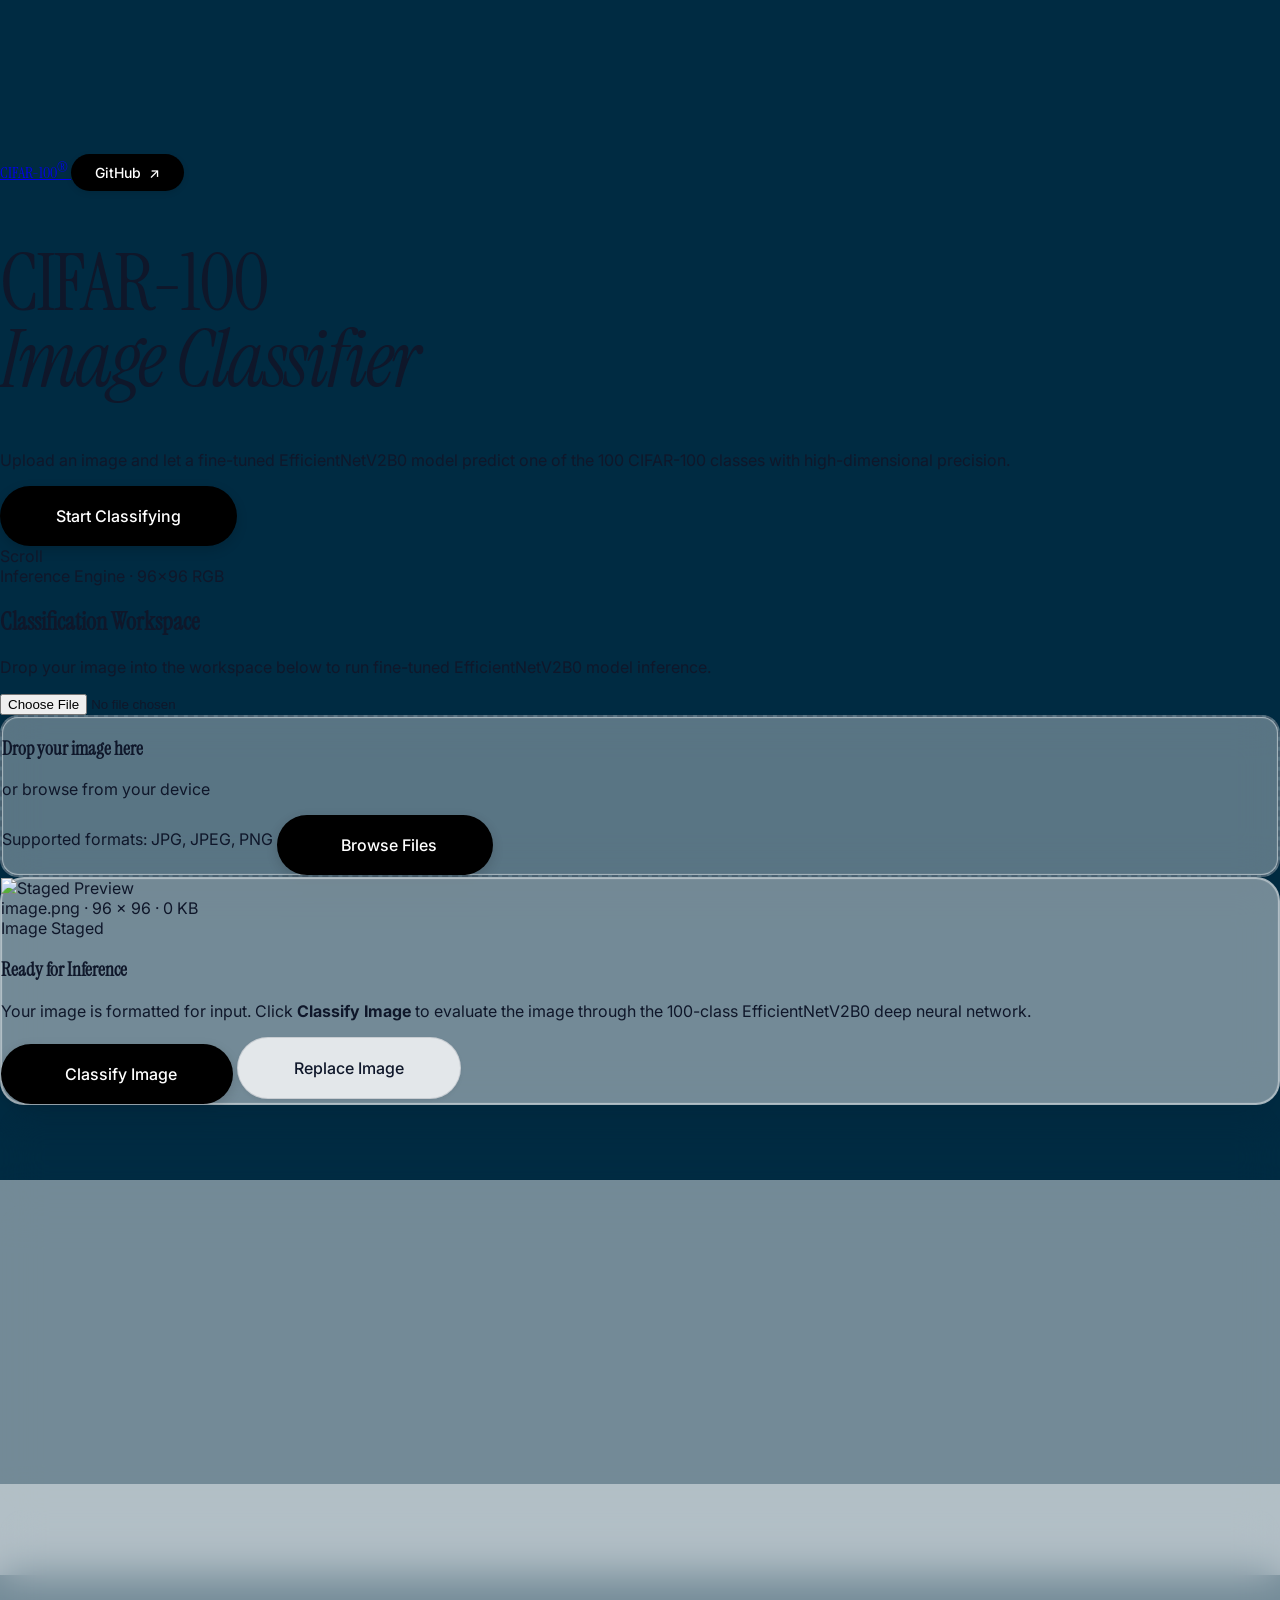
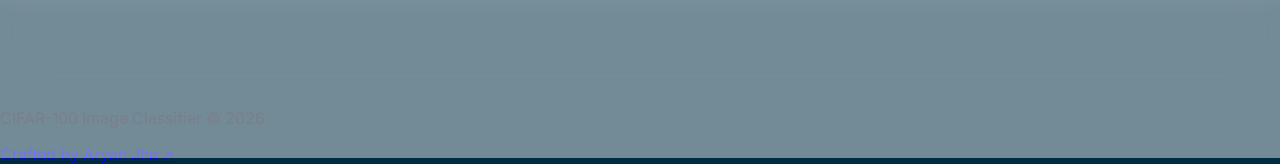
==== commit 7982a4a9: "feat(ui): redesign CIFAR-100 classifier with editorial aesthetic and video background - Implemented " ====
--- a/frontend/index.html
+++ b/frontend/index.html
@@ -4,272 +4,319 @@
   <meta charset="UTF-8">
   <meta name="viewport" content="width=device-width, initial-scale=1.0">
   <title>CIFAR-100 Image Classifier · EfficientNetV2B0</title>
-  <meta name="description" content="Instant CIFAR-100 deep learning image classification powered by fine-tuned EfficientNetV2B0 and FastAPI.">
+  <meta name="description" content="Editorial machine learning web application for CIFAR-100 image classification using fine-tuned EfficientNetV2B0.">
+
+  <!-- Google Fonts: Instrument Serif + Inter + JetBrains Mono -->
   <link rel="preconnect" href="https://fonts.googleapis.com">
   <link rel="preconnect" href="https://fonts.gstatic.com" crossorigin>
-  <link href="https://fonts.googleapis.com/css2?family=Inter:wght@400;500;600;700&family=JetBrains+Mono:wght@400;500;600&family=Manrope:wght@600;700&display=swap" rel="stylesheet">
+  <link href="https://fonts.googleapis.com/css2?family=Instrument+Serif:ital@0;1&family=Inter:wght@400;500;600&family=JetBrains+Mono:wght@400;500&display=swap" rel="stylesheet">
+
+  <!-- CDN Dependencies -->
+  <script src="https://cdn.tailwindcss.com"></script>
+  <script src="https://code.iconify.design/iconify-icon/1.0.7/iconify-icon.min.js"></script>
+
+  <!-- Tailwind Configuration -->
+  <script>
+    tailwind.config = {
+      theme: {
+        extend: {
+          fontFamily: {
+            instrument: ['"Instrument Serif"', 'Georgia', 'serif'],
+            sans: ['Inter', '-apple-system', 'sans-serif'],
+            mono: ['"JetBrains Mono"', 'monospace']
+          },
+          colors: {
+            primaryText: '#0f172a',
+            mutedText: 'hsl(215, 25%, 32%)',
+            fallbackBg: 'hsl(201, 100%, 13%)'
+          }
+        }
+      }
+    }
+  </script>
+
+  <!-- Custom Design Specification CSS -->
   <link rel="stylesheet" href="css/style.css">
 </head>
-<body>
-
-  <!-- =========================================================================
-       HEADER
-       ========================================================================= -->
-  <header class="site-header">
-    <div class="container header-inner">
-      <div class="brand-group">
-        <div class="brand-logo-icon" aria-hidden="true">
-          <svg width="18" height="18" viewBox="0 0 24 24" fill="none" stroke="currentColor" stroke-width="2" stroke-linecap="round" stroke-linejoin="round">
-            <rect x="3" y="3" width="18" height="18" rx="2" ry="2"></rect>
-            <circle cx="8.5" cy="8.5" r="1.5"></circle>
-            <polyline points="21 15 16 10 5 21"></polyline>
-          </svg>
-        </div>
-        <span class="brand-text">CIFAR-100 Classifier</span>
-        <span class="brand-tag">EfficientNetV2B0</span>
-      </div>
-
-      <div class="header-status-pill" id="backend-status-pill" title="Backend Health Status">
-        <span class="status-dot status-dot-zinc" id="backend-status-dot"></span>
-        <span id="backend-status-text">Checking Backend...</span>
-      </div>
-    </div>
-  </header>
-
-  <!-- =========================================================================
-       MAIN CLASSIFIER WORKSPACE
-       ========================================================================= -->
-  <main class="main-content">
-    <div class="container workspace-container">
-
-      <!-- WORKSPACE HEADER -->
-      <div class="workspace-header">
-        <div class="workspace-header-text">
-          <span class="workspace-eyebrow">CLASSIFICATION WORKSPACE</span>
-          <h1 class="workspace-title" id="workspace-main-title">Upload an image to begin.</h1>
-          <p class="workspace-desc" id="workspace-main-desc">
-            The trained model analyzes the image and predicts one of the 100 CIFAR-100 classes.
+<body class="text-[#0f172a]">
+
+  <!-- =========================================================================
+       1. FULL-BLEED VIDEO BACKGROUND
+       ========================================================================= -->
+  <div class="fixed inset-0 z-0 overflow-hidden pointer-events-none bg-[hsl(201,100%,13%)]">
+    <video autoplay muted loop playsinline class="w-screen h-screen object-cover">
+      <source src="https://designerstephen.github.io/public-assets/videos/serene-art-hero.mp4" type="video/mp4">
+    </video>
+    <div class="absolute inset-0 bg-black/20"></div>
+  </div>
+
+  <!-- =========================================================================
+       2. FIXED NAVIGATION BAR
+       ========================================================================= -->
+  <nav class="fixed top-0 left-0 w-full z-50 bg-white/10 backdrop-blur-md border-b border-white/10">
+    <div class="max-w-[1280px] mx-auto px-6 md:px-8 py-5 flex items-center justify-between">
+      
+      <!-- Left: Logo -->
+      <a href="#" class="font-instrument text-[28px] md:text-[30px] text-[#0f172a] leading-none tracking-tight">
+        CIFAR-100<sup class="text-sm ml-0.5 font-sans font-normal">®</sup>
+      </a>
+
+      <!-- Right: GitHub CTA -->
+      <a href="https://github.com/AryanJha05/cifar100-image-classifier" target="_blank" rel="noopener noreferrer" class="btn-pill nav-version">
+        <span>GitHub</span>
+        <span class="text-xs">↗</span>
+      </a>
+
+    </div>
+  </nav>
+
+  <!-- =========================================================================
+       3. HERO SECTION
+       ========================================================================= -->
+  <main class="relative z-10 flex flex-col items-center justify-center min-h-screen px-6 pt-28 pb-16">
+    <div class="max-w-[1280px] w-full flex flex-col items-center text-center my-auto">
+      
+      <!-- H1 Heading -->
+      <h1 class="h1-hero mb-6 md:mb-8 fade-rise">
+        CIFAR-100<br><em class="not-italic">Image Classifier</em>
+      </h1>
+
+      <!-- Supporting Paragraph -->
+      <p class="max-w-[670px] text-base md:text-lg leading-[1.625] text-[hsl(215,25%,32%)] fade-rise delay-200">
+        Upload an image and let a fine-tuned EfficientNetV2B0 model predict one of the 100 CIFAR-100 classes with high-dimensional precision.
+      </p>
+
+      <!-- Hero CTA Button -->
+      <div class="mt-8 md:mt-12 fade-rise delay-400">
+        <a href="#classifier-section" class="btn-pill">
+          Start Classifying
+        </a>
+      </div>
+
+    </div>
+
+    <!-- Scroll Indicator (Bottom) -->
+    <div class="mt-12 fade-rise delay-600 opacity-60 flex flex-col items-center space-y-2">
+      <span class="text-[10px] uppercase tracking-[0.2em] font-medium text-[#0f172a]">Scroll</span>
+      <div class="w-[1px] h-10 bg-[#0f172a]/30"></div>
+    </div>
+  </main>
+
+  <!-- =========================================================================
+       4. INTERACTIVE CLASSIFICATION WORKSPACE
+       ========================================================================= -->
+  <section id="classifier-section" class="relative z-10 min-h-screen flex flex-col justify-center items-center px-6 py-24">
+    <div class="max-w-[960px] w-full mx-auto">
+      
+      <!-- Section Header -->
+      <div class="text-center mb-10">
+        <span class="text-[11px] font-mono tracking-widest uppercase text-[#0f172a]/60 font-semibold mb-2 block">
+          Inference Engine · 96×96 RGB
+        </span>
+        <h2 class="font-instrument text-4xl md:text-5xl text-[#0f172a] mb-3">
+          Classification Workspace
+        </h2>
+        <p class="text-sm md:text-base text-[hsl(215,25%,32%)] max-w-[580px] mx-auto" id="workspace-subhead">
+          Drop your image into the workspace below to run fine-tuned EfficientNetV2B0 model inference.
+        </p>
+      </div>
+
+      <!-- Hidden Native File Input -->
+      <input type="file" id="file-input-el" accept="image/png,image/jpeg,image/jpg" class="hidden" aria-label="Upload image file">
+
+      <!-- ===================================================================
+           STATE 1: EMPTY UPLOAD CARD
+           =================================================================== -->
+      <div class="glass-panel p-8 md:p-14 text-center cursor-pointer upload-drop-zone transition-all" id="state-empty" onclick="triggerFileSelect()">
+        <div class="max-w-[420px] mx-auto flex flex-col items-center">
+          
+          <div class="w-16 h-16 rounded-2xl bg-white/60 border border-white/40 flex items-center justify-center text-[#0f172a] shadow-sm mb-5">
+            <iconify-icon icon="lucide:upload-cloud" class="text-3xl text-[#0f172a]"></iconify-icon>
+          </div>
+
+          <h3 class="font-instrument text-2xl md:text-3xl text-[#0f172a] mb-2 font-normal">
+            Drop your image here
+          </h3>
+          <p class="text-sm text-[hsl(215,25%,32%)] mb-3">
+            or browse from your device
           </p>
-        </div>
-      </div>
-
-      <!-- WORKSPACE CARDS WRAPPER -->
-      <div class="workspace-card-wrapper">
-
-        <!-- Hidden Native File Input -->
-        <input type="file" id="file-input-el" accept="image/png,image/jpeg,image/jpg" class="hidden" aria-label="Upload image file">
-
-        <!-- ===================================================================
-             STATE 1: EMPTY UPLOAD CARD (Matches reference screenshot)
-             =================================================================== -->
-        <div class="card upload-card-dashed" id="state-empty" onclick="triggerFileSelect()">
+          <span class="font-mono text-xs text-[#0f172a]/50 uppercase tracking-wider mb-6 block">
+            Supported formats: JPG, JPEG, PNG
+          </span>
+
+          <button type="button" class="btn-pill px-8 py-3.5 text-sm" onclick="event.stopPropagation(); triggerFileSelect();">
+            <iconify-icon icon="lucide:folder" class="text-base"></iconify-icon>
+            <span>Browse Files</span>
+          </button>
+        </div>
+      </div>
+
+      <!-- ===================================================================
+           STATE 2: SELECTED / STAGED PREVIEW CARD
+           =================================================================== -->
+      <div class="glass-panel p-8 md:p-12 hidden" id="state-selected">
+        <div class="grid grid-cols-1 md:grid-cols-2 gap-8 md:gap-12 items-center">
           
-          <div class="upload-center-content">
-            <div class="upload-icon-box" aria-hidden="true">
-              <svg width="24" height="24" viewBox="0 0 24 24" fill="none" stroke="currentColor" stroke-width="2" stroke-linecap="round" stroke-linejoin="round">
-                <path d="M21 15v4a2 2 0 0 1-2 2H5a2 2 0 0 1-2-2v-4"></path>
-                <polyline points="17 8 12 3 7 8"></polyline>
-                <line x1="12" y1="3" x2="12" y2="15"></line>
-              </svg>
-            </div>
-            
-            <h2 class="upload-heading">Drop your image here</h2>
-            <p class="upload-subheading">or browse from your device</p>
-            <span class="upload-formats-text">Supported formats: JPG, JPEG, PNG</span>
-
-            <button type="button" class="btn-browse-files" onclick="event.stopPropagation(); triggerFileSelect();">
-              <svg width="15" height="15" viewBox="0 0 24 24" fill="none" stroke="currentColor" stroke-width="2" stroke-linecap="round" stroke-linejoin="round">
-                <rect x="3" y="3" width="18" height="18" rx="2" ry="2"></rect>
-                <circle cx="8.5" cy="8.5" r="1.5"></circle>
-                <polyline points="21 15 16 10 5 21"></polyline>
-              </svg>
-              <span>Browse Files</span>
-            </button>
-          </div>
-
-          <div class="upload-divider"></div>
-
-          <div class="sample-section" onclick="event.stopPropagation();">
-            <span class="sample-label">Or test with a sample image:</span>
-            <div class="sample-btn-group">
-              <button type="button" class="sample-btn" onclick="loadSampleImage('apple')">
-                <span class="sample-emoji">🍎</span> Apple
+          <!-- Image Viewport -->
+          <div class="flex flex-col items-center">
+            <div class="w-64 h-64 rounded-2xl bg-white/60 border border-white/50 shadow-inner flex items-center justify-center p-4 overflow-hidden">
+              <img id="preview-image-node" src="" alt="Staged Preview" class="max-w-full max-h-full object-contain rounded-lg">
+            </div>
+            <div class="mt-3 flex items-center gap-2 font-mono text-xs text-[#0f172a]/60">
+              <span id="meta-filename">image.png</span>
+              <span>·</span>
+              <span id="meta-dims">96 × 96</span>
+              <span>·</span>
+              <span id="meta-filesize">0 KB</span>
+            </div>
+          </div>
+
+          <!-- Staged Details & Action -->
+          <div class="flex flex-col justify-center">
+            <span class="text-xs font-mono uppercase tracking-widest text-[#0f172a]/50 font-semibold mb-2">
+              Image Staged
+            </span>
+            <h3 class="font-instrument text-3xl md:text-4xl text-[#0f172a] mb-3">
+              Ready for Inference
+            </h3>
+            <p class="text-sm text-[hsl(215,25%,32%)] leading-relaxed mb-8">
+              Your image is formatted for input. Click <strong>Classify Image</strong> to evaluate the image through the 100-class EfficientNetV2B0 deep neural network.
+            </p>
+
+            <div class="flex flex-wrap items-center gap-3">
+              <button type="button" class="btn-pill px-8 py-4 text-sm" id="btn-classify" onclick="executePrediction()">
+                <iconify-icon icon="lucide:play" class="text-base"></iconify-icon>
+                <span>Classify Image</span>
               </button>
-              <button type="button" class="sample-btn" onclick="loadSampleImage('dolphin')">
-                <span class="sample-emoji">🐬</span> Dolphin
+              <button type="button" class="btn-pill btn-secondary px-6 py-4 text-sm" onclick="triggerFileSelect()">
+                <span>Replace Image</span>
               </button>
-              <button type="button" class="sample-btn" onclick="loadSampleImage('motorcycle')">
-                <span class="sample-emoji">🏍️</span> Motorcycle
-              </button>
-            </div>
-          </div>
-
-        </div>
-
-        <!-- ===================================================================
-             STATE 2: SELECTED / STAGED PREVIEW CARD
-             =================================================================== -->
-        <div class="card workspace-card hidden" id="state-selected">
-          <div class="active-card-inner">
-            <div class="preview-side">
-              <div class="preview-box">
-                <div class="crop-corner tl"></div>
-                <div class="crop-corner tr"></div>
-                <div class="crop-corner bl"></div>
-                <div class="crop-corner br"></div>
-                <img id="preview-image-node" src="" alt="Staged image preview" class="preview-img">
-              </div>
-              <div class="preview-meta">
-                <span class="preview-filename" id="meta-filename">image.png</span>
-                <span class="meta-dot">·</span>
-                <span class="preview-dims" id="meta-dims">96 × 96 px</span>
-                <span class="meta-dot">·</span>
-                <span class="preview-size" id="meta-filesize">0 KB</span>
-              </div>
-            </div>
-
-            <div class="selected-action-side">
-              <span class="workspace-eyebrow">IMAGE STAGED</span>
-              <h3 class="selected-heading">Selected Image</h3>
-              <p class="selected-desc">
-                Image is ready for model evaluation. Click <strong>Classify Image</strong> to execute the forward pass on the fine-tuned EfficientNetV2B0 network.
-              </p>
-
-              <div class="action-buttons-row">
-                <button type="button" class="btn btn-primary btn-lg" id="btn-classify" onclick="executePrediction()">
-                  <svg width="16" height="16" viewBox="0 0 24 24" fill="none" stroke="currentColor" stroke-width="2">
-                    <polygon points="5 3 19 12 5 21 5 3"></polygon>
-                  </svg>
-                  <span>Classify Image</span>
-                </button>
-                <button type="button" class="btn btn-secondary btn-lg" onclick="triggerFileSelect()">
-                  <span>Replace Image</span>
-                </button>
-              </div>
-            </div>
-          </div>
-        </div>
-
-        <!-- ===================================================================
-             STATE 3: LOADING INFERENCE CARD
-             =================================================================== -->
-        <div class="card workspace-card workspace-status-card hidden" id="state-loading">
-          <div class="loading-spinner-box">
-            <svg width="36" height="36" viewBox="0 0 24 24" fill="none" stroke="currentColor" stroke-width="2" class="spin-animation">
-              <path d="M21.5 2v6h-6M21.34 15.57a10 10 0 1 1-.57-8.38l5.67-5.67"></path>
-            </svg>
-          </div>
-          <span class="workspace-eyebrow">INFERENCE PIPELINE</span>
-          <h2 class="status-heading">Analyzing image...</h2>
-          <p class="status-desc">Running EfficientNetV2B0 inference</p>
-        </div>
-
-        <!-- ===================================================================
-             STATE 4: PREDICTION RESULT CARD
-             =================================================================== -->
-        <div class="card workspace-card workspace-result-card hidden" id="state-result">
-          <div class="result-header-bar">
-            <span class="badge badge-neutral font-mono">INFERENCE COMPLETE</span>
-            <div class="result-top1-badge">
-              <span class="status-dot status-dot-emerald"></span>
-              <span>Top-1 Confirmed</span>
-            </div>
-          </div>
-
-          <div class="result-content-grid">
-            <!-- Left: Classified Image + Top 1 Predicted Class -->
-            <div class="result-primary-col">
-              <div class="result-img-thumbnail">
-                <img id="result-preview-thumb" src="" alt="Classified thumbnail" class="thumb-img">
-              </div>
-              <div class="result-class-box">
-                <span class="workspace-eyebrow">PREDICTED CLASS</span>
-                <h2 class="result-class-title" id="result-class-name">--</h2>
-                <div class="result-conf-pill" id="result-conf-pill">
-                  <svg width="14" height="14" viewBox="0 0 24 24" fill="none" stroke="#15803D" stroke-width="2.5">
-                    <polyline points="20 6 9 17 4 12"></polyline>
-                  </svg>
-                  <span id="result-confidence-text">--% Confidence</span>
-                </div>
-              </div>
-            </div>
-
-            <!-- Right: Top 5 Alternative Predictions List -->
-            <div class="result-top5-col">
-              <div class="top5-header">
-                <span>Top 5 Predictions</span>
-                <span>Confidence</span>
-              </div>
-              <div class="top5-list" id="top5-predictions-container">
-                <!-- Dynamically populated by app.js -->
-              </div>
-            </div>
-          </div>
-
-          <!-- Technical Specs Strip -->
-          <div class="technical-strip">
-            <div class="tech-item"><span class="tech-k">Model:</span> <span class="tech-v">EfficientNetV2B0</span></div>
-            <div class="tech-divider"></div>
-            <div class="tech-item"><span class="tech-k">Classes:</span> <span class="tech-v">100 Fine</span></div>
-            <div class="tech-divider"></div>
-            <div class="tech-item"><span class="tech-k">Input:</span> <span class="tech-v">96 × 96 RGB</span></div>
-            <div class="tech-divider"></div>
-            <div class="tech-item"><span class="tech-k">Inference:</span> <span class="tech-v" id="footer-latency-val">-- ms</span></div>
-          </div>
-
-          <!-- Action Buttons -->
-          <div class="result-actions-bar">
-            <button type="button" class="btn btn-primary btn-md" onclick="resetToEmptyState()">
-              <svg width="15" height="15" viewBox="0 0 24 24" fill="none" stroke="currentColor" stroke-width="2">
-                <path d="M4 16l4.586-4.586a2 2 0 012.828 0L16 16m-2-2l1.586-1.586a2 2 0 012.828 0L20 14m-6-6h.01M6 20h12a2 2 0 002-2V6a2 2 0 00-2-2H6a2 2 0 00-2 2v12a2 2 0 002 2z"></path>
-              </svg>
-              <span>Classify Another Image</span>
-            </button>
-            <button type="button" class="btn btn-secondary btn-md" onclick="triggerFileSelect()">
-              <span>Replace Image</span>
-            </button>
-          </div>
-        </div>
-
-        <!-- ===================================================================
-             STATE 5: ERROR CARD
-             =================================================================== -->
-        <div class="card workspace-card workspace-status-card hidden" id="state-error">
-          <div class="error-icon-box">
-            <svg width="32" height="32" viewBox="0 0 24 24" fill="none" stroke="currentColor" stroke-width="2">
-              <circle cx="12" cy="12" r="10"></circle>
-              <line x1="12" y1="8" x2="12" y2="12"></line>
-              <line x1="12" y1="16" x2="12.01" y2="16"></line>
-            </svg>
-          </div>
-          <span class="workspace-eyebrow text-error">INFERENCE ERROR</span>
-          <h2 class="status-heading">Unable to classify image.</h2>
-          <p class="status-desc" id="error-message-text">
-            Please check your connection and try again.
-          </p>
-          <div class="error-actions-group">
-            <button type="button" class="btn btn-primary btn-md" onclick="executePrediction()">
-              Try Again
-            </button>
-            <button type="button" class="btn btn-secondary btn-md" onclick="resetToEmptyState()">
-              Choose Another Image
-            </button>
-          </div>
-        </div>
-
-      </div>
-
-    </div>
-  </main>
-
-  <!-- =========================================================================
-       MINIMAL FOOTER
-       ========================================================================= -->
-  <footer class="site-footer">
-    <div class="container footer-inner">
-      <p class="footer-copy">
-        CIFAR-100 Image Classifier · EfficientNetV2B0 Transfer Learning · FastAPI Inference
+            </div>
+          </div>
+
+        </div>
+      </div>
+
+      <!-- ===================================================================
+           STATE 3: LOADING STATE
+           =================================================================== -->
+      <div class="glass-panel p-16 text-center hidden flex flex-col items-center justify-center" id="state-loading">
+        <div class="w-16 h-16 rounded-2xl bg-white/60 border border-white/40 flex items-center justify-center text-[#0f172a] shadow-sm mb-5">
+          <iconify-icon icon="lucide:loader-2" class="text-3xl spin-slow"></iconify-icon>
+        </div>
+        <h3 class="font-instrument text-3xl text-[#0f172a] mb-2 font-normal">
+          Analyzing image...
+        </h3>
+        <p class="text-sm text-[hsl(215,25%,32%)] font-mono">
+          Running EfficientNetV2B0 inference
+        </p>
+      </div>
+
+      <!-- ===================================================================
+           STATE 4: PREDICTION RESULT CARD
+           =================================================================== -->
+      <div class="glass-panel p-8 md:p-12 hidden" id="state-result">
+        
+        <div class="flex items-center justify-between pb-6 mb-8 border-b border-slate-900/10">
+          <span class="text-xs font-mono uppercase tracking-widest text-[#0f172a]/60 font-semibold">
+            Inference Complete
+          </span>
+          <span class="px-3 py-1 rounded-full bg-emerald-500/15 border border-emerald-500/30 text-emerald-800 font-mono text-xs font-medium flex items-center gap-1.5">
+            <span class="w-1.5 h-1.5 rounded-full bg-emerald-600"></span>
+            Top-1 Confirmed
+          </span>
+        </div>
+
+        <div class="grid grid-cols-1 md:grid-cols-2 gap-8 md:gap-12 items-center">
+          
+          <!-- Left: Thumbnail & Top-1 Prediction -->
+          <div class="flex flex-col items-center text-center">
+            <div class="w-36 h-36 rounded-2xl bg-white/60 border border-white/50 p-2 shadow-sm flex items-center justify-center mb-4">
+              <img id="result-preview-thumb" src="" alt="Classified thumbnail" class="max-w-full max-h-full object-contain rounded-lg">
+            </div>
+            <span class="text-xs font-mono uppercase tracking-widest text-[#0f172a]/50 font-semibold mb-1">
+              Predicted Class
+            </span>
+            <h3 class="font-instrument text-4xl md:text-5xl text-[#0f172a] mb-2" id="result-class-name">
+              --
+            </h3>
+            <span class="inline-flex items-center gap-1.5 px-3 py-1 rounded-full bg-white/70 border border-slate-900/10 font-mono text-xs font-semibold text-[#0f172a]" id="result-confidence-text">
+              --% Confidence
+            </span>
+          </div>
+
+          <!-- Right: Top-5 Predictions List -->
+          <div>
+            <div class="flex items-center justify-between font-mono text-xs uppercase tracking-wider text-[#0f172a]/60 pb-3 mb-3 border-b border-slate-900/10">
+              <span>Top 5 Predictions</span>
+              <span>Confidence</span>
+            </div>
+            <div class="space-y-3" id="top5-predictions-container">
+              <!-- Rendered dynamically by app.js -->
+            </div>
+          </div>
+
+        </div>
+
+        <!-- Technical Telemetry Strip -->
+        <div class="mt-10 p-4 rounded-xl bg-white/40 border border-white/40 flex flex-wrap items-center justify-between gap-4 font-mono text-xs text-[#0f172a]/70">
+          <div><span class="opacity-50">Model:</span> <strong class="text-[#0f172a]">EfficientNetV2B0</strong></div>
+          <div><span class="opacity-50">Classes:</span> <strong class="text-[#0f172a]">100 Fine</strong></div>
+          <div><span class="opacity-50">Resolution:</span> <strong class="text-[#0f172a]">96×96 RGB</strong></div>
+          <div><span class="opacity-50">Inference Latency:</span> <strong class="text-[#0f172a]" id="footer-latency-val">-- ms</strong></div>
+        </div>
+
+        <!-- Single Primary Action -->
+        <div class="mt-8 flex justify-center">
+          <button type="button" class="btn-pill px-10 py-4 text-sm" onclick="resetToEmptyState()">
+            <iconify-icon icon="lucide:refresh-cw" class="text-base"></iconify-icon>
+            <span>Classify Another Image</span>
+          </button>
+        </div>
+
+      </div>
+
+      <!-- ===================================================================
+           STATE 5: ERROR CARD
+           =================================================================== -->
+      <div class="glass-panel p-12 text-center hidden flex flex-col items-center justify-center" id="state-error">
+        <div class="w-16 h-16 rounded-2xl bg-rose-50 border border-rose-200 text-rose-600 flex items-center justify-center shadow-sm mb-4">
+          <iconify-icon icon="lucide:alert-triangle" class="text-3xl"></iconify-icon>
+        </div>
+        <span class="text-xs font-mono uppercase tracking-widest text-rose-600 font-semibold mb-1">
+          Inference Notice
+        </span>
+        <h3 class="font-instrument text-3xl text-[#0f172a] mb-2 font-normal">
+          Unable to classify image
+        </h3>
+        <p class="text-sm text-[hsl(215,25%,32%)] max-w-md mx-auto mb-6" id="error-message-text">
+          Please check your connection to the backend and try again.
+        </p>
+        <div class="flex items-center gap-3">
+          <button type="button" class="btn-pill px-8 py-3.5 text-sm" onclick="executePrediction()">
+            Try Again
+          </button>
+          <button type="button" class="btn-pill btn-secondary px-8 py-3.5 text-sm" onclick="resetToEmptyState()">
+            Choose Another Image
+          </button>
+        </div>
+      </div>
+
+    </div>
+  </section>
+
+  <!-- =========================================================================
+       5. FOOTER (Minimal)
+       ========================================================================= -->
+  <footer class="relative z-10 border-t border-white/20 py-8 px-6 md:px-8 bg-white/20 backdrop-blur-md">
+    <div class="max-w-[1280px] mx-auto flex flex-col md:flex-row items-center justify-between gap-4 text-xs font-medium text-[#0f172a]/60">
+      <p class="uppercase tracking-wider">
+        CIFAR-100 Image Classifier &copy; 2026
       </p>
+      <a href="https://aryanjha05.vercel.app" target="_blank" rel="noopener noreferrer" class="hover:text-[#0f172a] transition-colors flex items-center gap-1.5 font-medium" title="Visit Aryan Jha's Portfolio">
+        <span>Crafted by Aryan Jha</span>
+        <span class="text-xs">↗</span>
+      </a>
     </div>
   </footer>
 
--- a/frontend/css/style.css
+++ b/frontend/css/style.css
@@ -1,632 +1,189 @@
 /**
- * CIFAR-100 Deep Learning Image Classifier
- * Full-Page Precision Vision Design System
- * Focuses 100% on the classification workspace
+ * CIFAR-100 Image Classifier - Complete Design Specification
+ * Minimalist Editorial Aesthetics + High-Precision ML Inference
  */
 
+/* =============================================================================
+   FONTS & CUSTOM PROPERTIES
+   ============================================================================= */
 :root {
-  /* Color Palette */
-  --canvas: #FAFAF9;
-  --surface: #FFFFFF;
-  --surface-subtle: #F4F4F5;
-  --surface-hover: #F8F8F8;
-  --surface-indigo: #EEF2FF;
+  --primary-text: #0f172a;
+  --muted-text: hsl(215, 25%, 32%);
+  --primary-action: #000000;
+  --action-text: #ffffff;
+  --fallback-bg: hsl(201, 100%, 13%);
+  --overlay-bg: rgba(0, 0, 0, 0.2);
+  --badge-bg: rgba(255, 255, 255, 0.3);
   
-  --text-primary: #18181B;
-  --text-secondary: #71717A;
-  --text-tertiary: #A1A1AA;
-  
-  --border-subtle: #E4E4E7;
-  --border-hover: #D4D4D8;
-  --border-dashed: #6366F1;
-  
-  --primary: #4338CA;
-  --primary-hover: #3730A3;
-  --primary-active: #312E81;
-  --primary-light: #EEF2FF;
-  --primary-border: #C7D2FE;
-  
-  --success: #15803D;
-  --success-bg: #F0FDF4;
-  --success-border: #BBF7D0;
-  
-  --error: #B91C1C;
-  --error-bg: #FEF2F2;
-  --error-border: #FECACA;
-  
-  /* Typography */
+  --font-display: 'Instrument Serif', Georgia, serif;
   --font-sans: 'Inter', -apple-system, BlinkMacSystemFont, "Segoe UI", Roboto, sans-serif;
-  --font-heading: 'Manrope', -apple-system, BlinkMacSystemFont, "Segoe UI", Roboto, sans-serif;
   --font-mono: 'JetBrains Mono', monospace;
-  
-  /* Radii */
-  --radius-sm: 4px;
-  --radius-md: 8px;
-  --radius-lg: 12px;
-  --radius-xl: 18px;
-  --radius-2xl: 22px;
-  --radius-full: 9999px;
-  
-  /* Shadows */
-  --shadow-xs: 0 1px 2px 0 rgba(0, 0, 0, 0.04);
-  --shadow-sm: 0 1px 3px 0 rgba(0, 0, 0, 0.06), 0 1px 2px -1px rgba(0, 0, 0, 0.06);
-  --shadow-md: 0 4px 6px -1px rgba(0, 0, 0, 0.05), 0 2px 4px -2px rgba(0, 0, 0, 0.05);
-  --shadow-lg: 0 10px 15px -3px rgba(0, 0, 0, 0.05), 0 4px 6px -4px rgba(0, 0, 0, 0.05);
-}
-
-/* =============================================================================
-   RESET & BASE
-   ============================================================================= */
-*, *::before, *::after {
-  box-sizing: border-box;
+}
+
+html {
+  scroll-behavior: smooth;
+  color: var(--primary-text);
+  font-family: var(--font-sans);
+  background-color: var(--fallback-bg);
+}
+
+body {
+  min-height: 100vh;
   margin: 0;
   padding: 0;
-}
-
-html {
-  font-size: 16px;
-  -webkit-text-size-adjust: 100%;
-  scroll-behavior: smooth;
-}
-
-body {
-  min-height: 100vh;
-  background-color: var(--canvas);
-  color: var(--text-primary);
-  font-family: var(--font-sans);
-  line-height: 1.5;
+  overflow-x: hidden;
+  position: relative;
   -webkit-font-smoothing: antialiased;
   -moz-osx-font-smoothing: grayscale;
-  display: flex;
-  flex-direction: column;
-}
-
-img, svg {
-  display: block;
-  max-width: 100%;
-}
-
-button, input {
-  font: inherit;
-}
-
-button {
+}
+
+/* =============================================================================
+   TYPOGRAPHY
+   ============================================================================= */
+.font-instrument {
+  font-family: var(--font-display);
+}
+
+.h1-hero {
+  font-family: var(--font-display);
+  font-size: 80px;
+  line-height: 0.95;
+  letter-spacing: -2.46px;
+  font-weight: 400;
+  color: var(--primary-text);
+}
+
+@media (max-width: 1024px) {
+  .h1-hero {
+    font-size: 64px;
+    letter-spacing: -1.8px;
+  }
+}
+
+@media (max-width: 768px) {
+  .h1-hero {
+    font-size: 48px;
+    letter-spacing: -1.2px;
+  }
+}
+
+/* =============================================================================
+   BUTTONS (.btn-pill)
+   ============================================================================= */
+.btn-pill {
+  border-radius: 9999px;
+  padding: 20px 56px;
+  background-color: var(--primary-action);
+  color: var(--action-text);
+  font-size: 16px;
+  font-weight: 500;
+  font-family: var(--font-sans);
+  border: none;
   cursor: pointer;
-  border: none;
-  background: none;
-}
-
-a {
-  color: inherit;
-  text-decoration: none;
-}
-
-.hidden {
-  display: none !important;
-}
-
-.font-mono {
-  font-family: var(--font-mono);
-}
-
-.text-error {
-  color: var(--error) !important;
-}
-
-/* Container */
-.container {
-  width: 100%;
-  max-width: 1040px;
-  margin-left: auto;
-  margin-right: auto;
-  padding-left: 24px;
-  padding-right: 24px;
-}
-
-/* =============================================================================
-   SITE HEADER
-   ============================================================================= */
-.site-header {
-  position: sticky;
-  top: 0;
-  z-index: 50;
-  background-color: rgba(255, 255, 255, 0.94);
-  backdrop-filter: blur(8px);
-  -webkit-backdrop-filter: blur(8px);
-  border-bottom: 1px solid var(--border-subtle);
-  height: 60px;
-  display: flex;
-  align-items: center;
-}
-
-.header-inner {
-  display: flex;
-  align-items: center;
-  justify-content: space-between;
-}
-
-.brand-group {
-  display: flex;
-  align-items: center;
-  gap: 10px;
-}
-
-.brand-logo-icon {
-  width: 32px;
-  height: 32px;
-  border-radius: var(--radius-md);
-  background-color: var(--text-primary);
-  color: #FFFFFF;
-  display: flex;
-  align-items: center;
-  justify-content: center;
-  flex-shrink: 0;
-}
-
-.brand-text {
-  font-family: var(--font-heading);
-  font-size: 15px;
-  font-weight: 700;
-  letter-spacing: -0.01em;
-  color: var(--text-primary);
-}
-
-.brand-tag {
-  font-family: var(--font-mono);
-  font-size: 11px;
-  font-weight: 500;
-  color: var(--primary);
-  background-color: var(--primary-light);
-  border: 1px solid var(--primary-border);
-  padding: 2px 8px;
-  border-radius: var(--radius-sm);
-  display: inline-block;
-}
-
-.header-status-pill {
-  display: flex;
-  align-items: center;
-  gap: 8px;
-  padding: 5px 12px;
-  background-color: var(--surface);
-  border: 1px solid var(--border-subtle);
-  border-radius: var(--radius-full);
-  font-size: 12px;
-  color: var(--text-secondary);
-  font-family: var(--font-mono);
-  box-shadow: var(--shadow-xs);
-}
-
-.status-dot {
-  width: 7px;
-  height: 7px;
-  border-radius: var(--radius-full);
-  flex-shrink: 0;
-}
-
-.status-dot-emerald {
-  background-color: #10B981;
-  box-shadow: 0 0 0 2px rgba(16, 185, 129, 0.2);
-}
-
-.status-dot-zinc {
-  background-color: var(--text-tertiary);
-}
-
-/* =============================================================================
-   BUTTONS & BADGES
-   ============================================================================= */
-.btn {
   display: inline-flex;
   align-items: center;
   justify-content: center;
   gap: 8px;
-  font-family: var(--font-sans);
+  text-decoration: none;
+  transition: transform 0.3s ease-in-out, background-color 0.2s ease, box-shadow 0.2s ease;
+  box-shadow: 0 4px 12px rgba(0, 0, 0, 0.15);
+}
+
+.btn-pill:hover {
+  transform: scale(1.03);
+  box-shadow: 0 6px 16px rgba(0, 0, 0, 0.22);
+}
+
+.btn-pill.nav-version {
+  padding: 10px 24px;
+  font-size: 14px;
+  box-shadow: 0 2px 6px rgba(0, 0, 0, 0.1);
+}
+
+.btn-pill.btn-secondary {
+  background-color: rgba(255, 255, 255, 0.8);
+  color: var(--primary-text);
+  border: 1px solid rgba(15, 23, 42, 0.12);
+  box-shadow: 0 2px 4px rgba(0, 0, 0, 0.05);
+}
+
+.btn-pill.btn-secondary:hover {
+  background-color: #ffffff;
+  border-color: rgba(15, 23, 42, 0.25);
+}
+
+/* =============================================================================
+   TECHNOLOGY BADGES
+   ============================================================================= */
+.tech-badge {
+  font-size: 11px;
+  letter-spacing: 0.05em;
+  text-transform: uppercase;
+  padding: 4px 12px;
+  border-radius: 9999px;
+  border: 1px solid rgba(15, 23, 42, 0.1);
+  color: var(--primary-text);
+  background: var(--badge-bg);
+  backdrop-filter: blur(4px);
+  -webkit-backdrop-filter: blur(4px);
   font-weight: 500;
-  border-radius: var(--radius-md);
-  transition: all 0.15s ease;
+  display: inline-block;
   white-space: nowrap;
 }
 
-.btn-md {
-  height: 40px;
-  padding: 0 18px;
-  font-size: 13px;
-}
-
-.btn-lg {
-  height: 44px;
-  padding: 0 22px;
-  font-size: 14px;
-}
-
-.btn-primary {
-  background-color: var(--text-primary);
-  color: #FFFFFF;
-  box-shadow: var(--shadow-sm);
-}
-
-.btn-primary:hover {
-  background-color: #27272A;
-}
-
-.btn-primary:active {
-  background-color: #09090B;
-  transform: translateY(1px);
-}
-
-.btn-secondary {
-  background-color: var(--surface);
-  color: var(--text-primary);
-  border: 1px solid var(--border-subtle);
-  box-shadow: var(--shadow-xs);
-}
-
-.btn-secondary:hover {
-  background-color: var(--surface-hover);
-  border-color: var(--border-hover);
-}
-
-.badge {
-  display: inline-flex;
-  align-items: center;
-  gap: 5px;
-  font-family: var(--font-mono);
-  font-size: 11px;
-  font-weight: 500;
-  padding: 3px 9px;
-  border-radius: var(--radius-full);
-}
-
-.badge-neutral {
-  background-color: var(--surface-subtle);
-  color: var(--text-secondary);
-  border: 1px solid var(--border-subtle);
-}
-
-/* =============================================================================
-   MAIN CONTENT & WORKSPACE HEADER
-   ============================================================================= */
-.main-content {
-  flex: 1;
-  display: flex;
-  align-items: center;
-  padding: 40px 0 60px;
-}
-
-.workspace-container {
-  display: flex;
-  flex-direction: column;
-  align-items: flex-start;
-  width: 100%;
-}
-
-.workspace-header {
-  width: 100%;
-  margin-bottom: 28px;
-}
-
-.workspace-eyebrow {
-  font-family: var(--font-mono);
-  font-size: 11px;
-  font-weight: 600;
-  letter-spacing: 0.06em;
-  text-transform: uppercase;
-  color: var(--text-secondary);
-  display: block;
-  margin-bottom: 4px;
-}
-
-.workspace-title {
-  font-family: var(--font-heading);
-  font-size: 32px;
-  font-weight: 700;
-  letter-spacing: -0.025em;
-  color: var(--text-primary);
-  line-height: 1.2;
-  margin-bottom: 6px;
-}
-
-.workspace-desc {
-  font-size: 15px;
-  color: var(--text-secondary);
-  max-width: 650px;
-  line-height: 1.45;
-}
-
-/* =============================================================================
-   WORKSPACE CARDS CONTAINER
-   ============================================================================= */
-.workspace-card-wrapper {
-  width: 100%;
-}
-
-.card {
-  background-color: var(--surface);
-  border-radius: var(--radius-2xl);
-  box-shadow: var(--shadow-sm);
+/* =============================================================================
+   ENTRANCE ANIMATIONS
+   ============================================================================= */
+.fade-rise {
+  opacity: 0;
+  transform: translateY(24px);
+  animation: fadeRise 0.8s ease-out forwards;
+}
+
+@keyframes fadeRise {
+  from {
+    opacity: 0;
+    transform: translateY(24px);
+  }
+  to {
+    opacity: 1;
+    transform: translateY(0);
+  }
+}
+
+.delay-200 { animation-delay: 0.2s; }
+.delay-400 { animation-delay: 0.4s; }
+.delay-600 { animation-delay: 0.6s; }
+
+/* =============================================================================
+   CLASSIFICATION WORKSPACE CARDS (EDITORIAL GLASS)
+   ============================================================================= */
+.glass-panel {
+  background: rgba(255, 255, 255, 0.45);
+  backdrop-filter: blur(20px);
+  -webkit-backdrop-filter: blur(20px);
+  border: 1px solid rgba(255, 255, 255, 0.35);
+  border-radius: 24px;
+  box-shadow: 0 20px 40px -15px rgba(0, 0, 0, 0.12), 0 0 1px 1px rgba(255, 255, 255, 0.5) inset;
+}
+
+.upload-drop-zone {
+  border: 2px dashed rgba(15, 23, 42, 0.2);
+  background: rgba(255, 255, 255, 0.35);
+  border-radius: 18px;
   transition: all 0.2s ease;
-}
-
-/* =============================================================================
-   STATE 1: EMPTY UPLOAD CARD (Exact Match to Reference Screenshot)
-   ============================================================================= */
-.upload-card-dashed {
-  border: 2px dashed var(--border-dashed);
-  padding: 48px 32px 32px;
-  display: flex;
-  flex-direction: column;
-  align-items: center;
-  text-align: center;
   cursor: pointer;
-  background-color: #FFFFFF;
-}
-
-.upload-card-dashed:hover,
-.upload-card-dashed.drag-over {
-  background-color: #FAF5FF;
-  border-color: #4F46E5;
-}
-
-.upload-center-content {
-  display: flex;
-  flex-direction: column;
-  align-items: center;
-  width: 100%;
-  max-width: 440px;
-}
-
-.upload-icon-box {
-  width: 52px;
-  height: 52px;
-  border-radius: 12px;
-  background-color: #F5F3FF;
-  border: 1px solid #E0E7FF;
-  color: #4F46E5;
-  display: flex;
-  align-items: center;
-  justify-content: center;
-  margin-bottom: 18px;
-  transition: transform 0.2s ease;
-}
-
-.upload-card-dashed:hover .upload-icon-box {
-  transform: translateY(-2px);
-}
-
-.upload-heading {
-  font-family: var(--font-heading);
-  font-size: 20px;
-  font-weight: 700;
-  color: var(--text-primary);
-  margin-bottom: 4px;
-}
-
-.upload-subheading {
-  font-size: 14px;
-  color: var(--text-secondary);
-  margin-bottom: 12px;
-}
-
-.upload-formats-text {
-  font-family: var(--font-mono);
-  font-size: 11px;
-  color: var(--text-tertiary);
-  margin-bottom: 22px;
-  display: block;
-}
-
-.btn-browse-files {
-  display: inline-flex;
-  align-items: center;
-  justify-content: center;
-  gap: 8px;
-  height: 40px;
-  padding: 0 22px;
-  background-color: var(--text-primary);
-  color: #FFFFFF;
-  font-family: var(--font-sans);
-  font-size: 13px;
-  font-weight: 600;
-  border-radius: var(--radius-full);
-  box-shadow: 0 1px 2px rgba(0, 0, 0, 0.12);
-  transition: all 0.15s ease;
-}
-
-.btn-browse-files:hover {
-  background-color: #27272A;
+}
+
+.upload-drop-zone:hover,
+.upload-drop-zone.drag-over {
+  background: rgba(255, 255, 255, 0.6);
+  border-color: #0f172a;
   transform: translateY(-1px);
 }
 
-.btn-browse-files:active {
-  background-color: #09090B;
-  transform: translateY(1px);
-}
-
-/* Subtle Divider */
-.upload-divider {
-  width: 420px;
-  max-width: 80%;
-  height: 1px;
-  background-color: #F4F4F5;
-  margin: 32px auto 20px;
-}
-
-/* Sample Images Section */
-.sample-section {
-  display: flex;
-  flex-direction: column;
-  align-items: center;
-  gap: 10px;
-  cursor: default;
-}
-
-.sample-label {
-  font-family: var(--font-mono);
-  font-size: 12px;
-  color: var(--text-secondary);
-}
-
-.sample-btn-group {
-  display: flex;
-  flex-wrap: wrap;
-  justify-content: center;
-  gap: 8px;
-}
-
-.sample-btn {
-  display: inline-flex;
-  align-items: center;
-  gap: 6px;
-  padding: 6px 14px;
-  background-color: var(--surface);
-  border: 1px solid var(--border-subtle);
-  border-radius: var(--radius-full);
-  font-family: var(--font-sans);
-  font-size: 13px;
-  font-weight: 500;
-  color: var(--text-primary);
-  box-shadow: var(--shadow-xs);
-  transition: all 0.15s ease;
-}
-
-.sample-btn:hover {
-  background-color: var(--surface-hover);
-  border-color: #6366F1;
-  color: #4338CA;
-  transform: translateY(-1px);
-  box-shadow: var(--shadow-sm);
-}
-
-.sample-emoji {
-  font-size: 14px;
-}
-
-/* =============================================================================
-   STATE 2: SELECTED / STAGED PREVIEW CARD
-   ============================================================================= */
-.workspace-card {
-  border: 1px solid var(--border-subtle);
-  padding: 36px 32px;
-}
-
-.active-card-inner {
-  display: grid;
-  grid-template-columns: 280px 1fr;
-  gap: 36px;
-  align-items: center;
-}
-
-.preview-side {
-  display: flex;
-  flex-direction: column;
-  align-items: center;
-}
-
-.preview-box {
-  position: relative;
-  width: 240px;
-  height: 240px;
-  border-radius: var(--radius-lg);
-  background-color: var(--canvas);
-  border: 1px solid var(--border-subtle);
-  display: flex;
-  align-items: center;
-  justify-content: center;
-  overflow: hidden;
-  padding: 12px;
-}
-
-/* Corner Crop Crosshairs */
-.crop-corner {
-  position: absolute;
-  width: 10px;
-  height: 10px;
-  border-color: var(--text-tertiary);
-  pointer-events: none;
-  z-index: 5;
-}
-
-.crop-corner.tl { top: 8px; left: 8px; border-top: 2px solid; border-left: 2px solid; }
-.crop-corner.tr { top: 8px; right: 8px; border-top: 2px solid; border-right: 2px solid; }
-.crop-corner.bl { bottom: 8px; left: 8px; border-bottom: 2px solid; border-left: 2px solid; }
-.crop-corner.br { bottom: 8px; right: 8px; border-bottom: 2px solid; border-right: 2px solid; }
-
-.preview-img {
-  max-width: 100%;
-  max-height: 100%;
-  object-fit: contain;
-  border-radius: var(--radius-sm);
-}
-
-.preview-meta {
-  margin-top: 12px;
-  display: flex;
-  align-items: center;
-  gap: 6px;
-  font-family: var(--font-mono);
-  font-size: 11px;
-  color: var(--text-secondary);
-}
-
-.meta-dot {
-  color: var(--text-tertiary);
-}
-
-.selected-action-side {
-  display: flex;
-  flex-direction: column;
-  justify-content: center;
-}
-
-.selected-heading {
-  font-family: var(--font-heading);
-  font-size: 24px;
-  font-weight: 700;
-  color: var(--text-primary);
-  margin-bottom: 8px;
-}
-
-.selected-desc {
-  font-size: 14px;
-  color: var(--text-secondary);
-  line-height: 1.5;
-  margin-bottom: 24px;
-  max-width: 480px;
-}
-
-.action-buttons-row {
-  display: flex;
-  align-items: center;
-  gap: 12px;
-}
-
-/* =============================================================================
-   STATE 3: LOADING INFERENCE CARD
-   ============================================================================= */
-.workspace-status-card {
-  padding: 56px 32px;
-  display: flex;
-  flex-direction: column;
-  align-items: center;
-  text-align: center;
-}
-
-.loading-spinner-box {
-  width: 56px;
-  height: 56px;
-  border-radius: var(--radius-lg);
-  background-color: #F5F3FF;
-  border: 1px solid #E0E7FF;
-  color: #4F46E5;
-  display: flex;
-  align-items: center;
-  justify-content: center;
-  margin-bottom: 20px;
-}
-
-.spin-animation {
-  animation: spin 1s linear infinite;
+.spin-slow {
+  animation: spin 1.5s linear infinite;
 }
 
 @keyframes spin {
@@ -634,351 +191,22 @@
   to { transform: rotate(360deg); }
 }
 
-.status-heading {
-  font-family: var(--font-heading);
-  font-size: 22px;
-  font-weight: 700;
-  color: var(--text-primary);
-  margin-top: 6px;
-  margin-bottom: 6px;
-}
-
-.status-desc {
-  font-size: 14px;
-  color: var(--text-secondary);
-}
-
-/* =============================================================================
-   STATE 4: PREDICTION RESULT CARD
-   ============================================================================= */
-.workspace-result-card {
-  padding: 32px 32px;
-}
-
-.result-header-bar {
-  display: flex;
-  align-items: center;
-  justify-content: space-between;
-  padding-bottom: 16px;
-  margin-bottom: 24px;
-  border-bottom: 1px solid var(--border-subtle);
-}
-
-.result-top1-badge {
-  display: flex;
-  align-items: center;
-  gap: 6px;
-  font-family: var(--font-mono);
-  font-size: 11px;
-  font-weight: 600;
-  color: var(--success);
-  background-color: var(--success-bg);
-  border: 1px solid var(--success-border);
-  padding: 3px 10px;
-  border-radius: var(--radius-full);
-}
-
-.result-content-grid {
-  display: grid;
-  grid-template-columns: 240px 1fr;
-  gap: 32px;
-  align-items: center;
-}
-
-.result-primary-col {
-  display: flex;
-  flex-direction: column;
-  align-items: center;
-  text-align: center;
-}
-
-.result-img-thumbnail {
-  width: 140px;
-  height: 140px;
-  border-radius: var(--radius-lg);
-  background-color: var(--canvas);
-  border: 1px solid var(--border-subtle);
-  overflow: hidden;
-  display: flex;
-  align-items: center;
-  justify-content: center;
-  padding: 8px;
-  margin-bottom: 14px;
-}
-
-.thumb-img {
-  max-width: 100%;
-  max-height: 100%;
-  object-fit: contain;
-}
-
-.result-class-box {
-  display: flex;
-  flex-direction: column;
-  align-items: center;
-  gap: 4px;
-}
-
-.result-class-title {
-  font-family: var(--font-heading);
-  font-size: 28px;
-  font-weight: 700;
-  letter-spacing: -0.02em;
-  color: var(--text-primary);
-  line-height: 1.15;
-}
-
-.result-conf-pill {
-  display: inline-flex;
-  align-items: center;
-  gap: 5px;
-  padding: 4px 10px;
-  background-color: var(--success-bg);
-  border: 1px solid var(--success-border);
-  border-radius: var(--radius-full);
-  font-family: var(--font-mono);
-  font-size: 12px;
-  font-weight: 600;
-  color: var(--success);
-  margin-top: 4px;
-}
-
-/* Top 5 Column */
-.result-top5-col {
-  display: flex;
-  flex-direction: column;
-}
-
-.top5-header {
-  display: flex;
-  align-items: center;
-  justify-content: space-between;
-  font-family: var(--font-mono);
-  font-size: 11px;
-  font-weight: 600;
-  text-transform: uppercase;
-  letter-spacing: 0.05em;
-  color: var(--text-secondary);
-  padding-bottom: 8px;
-  margin-bottom: 8px;
-}
-
-.top5-list {
-  display: flex;
-  flex-direction: column;
-  gap: 8px;
-}
-
-.prediction-row {
-  background-color: var(--canvas);
-  border: 1px solid var(--border-subtle);
-  border-radius: var(--radius-md);
-  padding: 8px 12px;
-  display: flex;
-  flex-direction: column;
-  gap: 5px;
-}
-
-.prediction-row.top-rank {
-  background-color: var(--surface);
-  border-color: #C7D2FE;
-}
-
-.pred-row-header {
-  display: flex;
-  align-items: center;
-  justify-content: space-between;
-  font-size: 13px;
-}
-
-.pred-class-label {
-  font-weight: 600;
-  color: var(--text-primary);
-  display: flex;
-  align-items: center;
-  gap: 8px;
-}
-
-.pred-rank-num {
-  font-family: var(--font-mono);
-  font-size: 11px;
-  color: var(--text-tertiary);
-  font-weight: 500;
-}
-
-.pred-prob-val {
-  font-family: var(--font-mono);
-  font-size: 12px;
-  font-weight: 600;
-  color: var(--text-primary);
-  font-feature-settings: 'tnum' on, 'cv05' on;
-}
-
-.progress-bar-track {
+/* Progress bar inside top-5 */
+.prog-bar-track {
   width: 100%;
   height: 6px;
-  background-color: var(--surface-subtle);
-  border-radius: var(--radius-full);
+  background: rgba(15, 23, 42, 0.08);
+  border-radius: 9999px;
   overflow: hidden;
 }
 
-.progress-bar-fill {
+.prog-bar-fill {
   height: 100%;
-  background-color: #4F46E5;
-  border-radius: var(--radius-full);
-  transition: width 0.5s ease-out;
-}
-
-.progress-bar-fill.muted {
-  background-color: var(--border-hover);
-}
-
-/* Technical Summary Strip */
-.technical-strip {
-  background-color: var(--canvas);
-  border: 1px solid var(--border-subtle);
-  border-radius: var(--radius-md);
-  padding: 10px 16px;
-  display: flex;
-  align-items: center;
-  justify-content: space-between;
-  margin-top: 24px;
-  margin-bottom: 20px;
-  font-family: var(--font-mono);
-  font-size: 11px;
-}
-
-.tech-item {
-  display: flex;
-  align-items: center;
-  gap: 6px;
-}
-
-.tech-k {
-  color: var(--text-tertiary);
-}
-
-.tech-v {
-  font-weight: 600;
-  color: var(--text-secondary);
-}
-
-.tech-divider {
-  width: 1px;
-  height: 16px;
-  background-color: var(--border-subtle);
-}
-
-.result-actions-bar {
-  display: flex;
-  align-items: center;
-  gap: 12px;
-}
-
-/* =============================================================================
-   STATE 5: ERROR CARD
-   ============================================================================= */
-.error-icon-box {
-  width: 52px;
-  height: 52px;
-  border-radius: 12px;
-  background-color: var(--error-bg);
-  border: 1px solid var(--error-border);
-  color: var(--error);
-  display: flex;
-  align-items: center;
-  justify-content: center;
-  margin-bottom: 16px;
-}
-
-.error-actions-group {
-  display: flex;
-  align-items: center;
-  gap: 12px;
-  margin-top: 20px;
-}
-
-/* =============================================================================
-   SITE FOOTER
-   ============================================================================= */
-.site-footer {
-  border-top: 1px solid var(--border-subtle);
-  background-color: var(--surface);
-  padding: 16px 0;
-  margin-top: auto;
-}
-
-.footer-inner {
-  display: flex;
-  align-items: center;
-  justify-content: center;
-  text-align: center;
-}
-
-.footer-copy {
-  font-size: 12px;
-  color: var(--text-secondary);
-  font-family: var(--font-mono);
-}
-
-/* =============================================================================
-   RESPONSIVENESS (NO HORIZONTAL OVERFLOW)
-   ============================================================================= */
-@media (max-width: 768px) {
-  .main-content {
-    padding: 24px 0 40px;
-  }
-  
-  .workspace-title {
-    font-size: 26px;
-  }
-  
-  .workspace-desc {
-    font-size: 14px;
-  }
-
-  .upload-card-dashed {
-    padding: 32px 16px 24px;
-  }
-
-  .upload-divider {
-    width: 90%;
-    margin: 24px auto 16px;
-  }
-
-  .active-card-inner {
-    grid-template-columns: 1fr;
-    gap: 24px;
-  }
-
-  .result-content-grid {
-    grid-template-columns: 1fr;
-    gap: 24px;
-  }
-
-  .technical-strip {
-    flex-wrap: wrap;
-    gap: 10px;
-  }
-
-  .tech-divider {
-    display: none;
-  }
-
-  .tech-item {
-    min-width: 45%;
-  }
-
-  .action-buttons-row,
-  .result-actions-bar,
-  .error-actions-group {
-    flex-direction: column;
-    width: 100%;
-  }
-
-  .action-buttons-row .btn,
-  .result-actions-bar .btn,
-  .error-actions-group .btn {
-    width: 100%;
-  }
-}
+  background: #0f172a;
+  border-radius: 9999px;
+  transition: width 0.6s ease-out;
+}
+
+.prog-bar-fill.muted {
+  background: rgba(15, 23, 42, 0.35);
+}
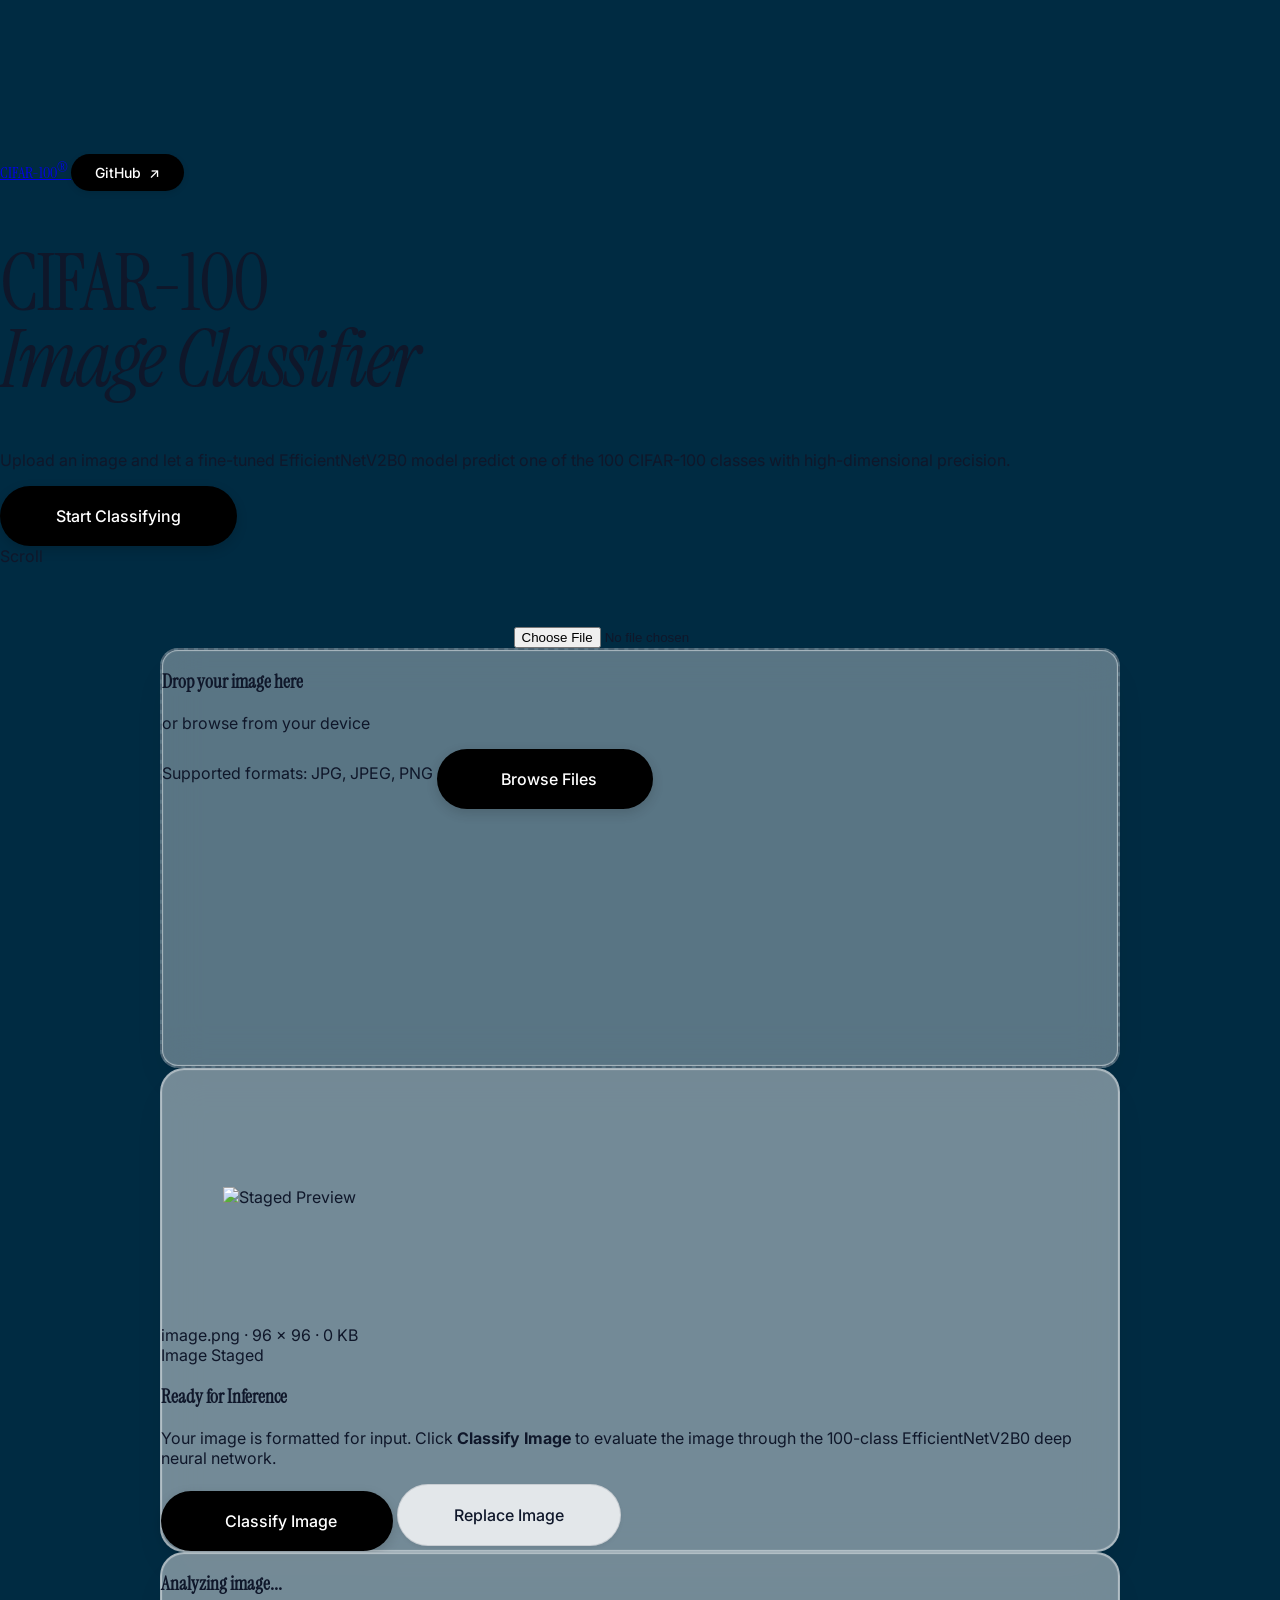
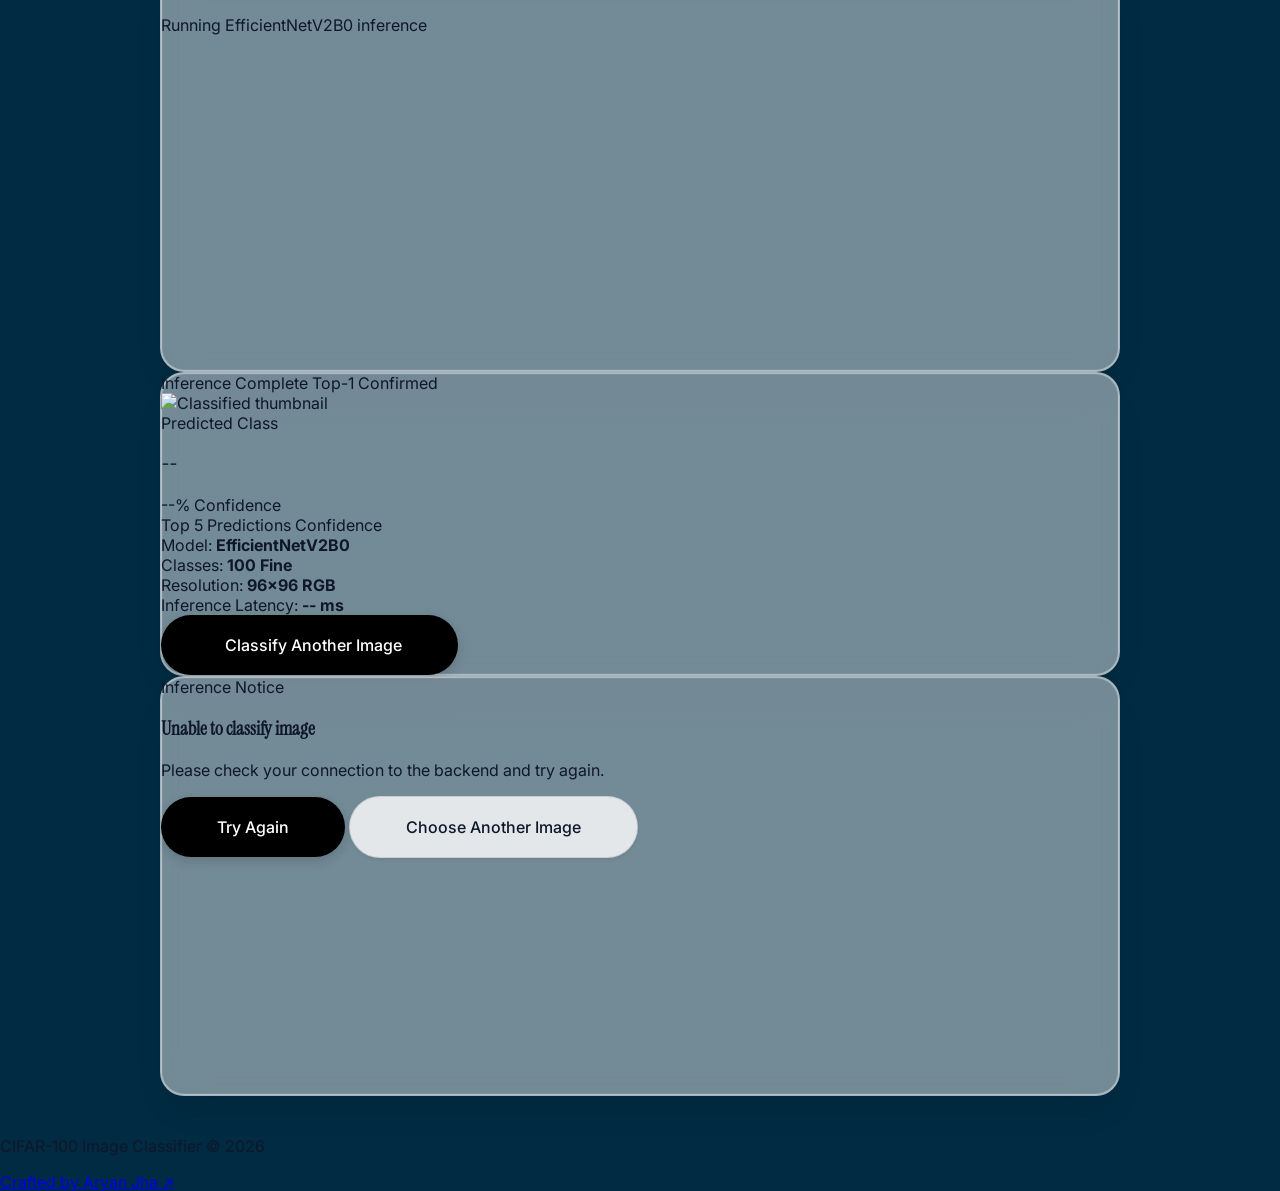
==== commit 138f91a5: "fix(ui): ensure reliable viewport centering and smooth scrolling for classifier workspace - Account " ====
--- a/frontend/index.html
+++ b/frontend/index.html
@@ -88,7 +88,7 @@
 
       <!-- Hero CTA Button -->
       <div class="mt-8 md:mt-12 fade-rise delay-400">
-        <a href="#classifier-section" class="btn-pill">
+        <a href="#classifier-section" class="btn-pill" id="hero-cta-btn">
           Start Classifying
         </a>
       </div>
@@ -105,29 +105,16 @@
   <!-- =========================================================================
        4. INTERACTIVE CLASSIFICATION WORKSPACE
        ========================================================================= -->
-  <section id="classifier-section" class="relative z-10 min-h-screen flex flex-col justify-center items-center px-6 py-24">
-    <div class="max-w-[960px] w-full mx-auto">
+  <section id="classifier-section" class="classifier-section-container">
+    <div class="classifier-workspace-wrapper">
       
-      <!-- Section Header -->
-      <div class="text-center mb-10">
-        <span class="text-[11px] font-mono tracking-widest uppercase text-[#0f172a]/60 font-semibold mb-2 block">
-          Inference Engine · 96×96 RGB
-        </span>
-        <h2 class="font-instrument text-4xl md:text-5xl text-[#0f172a] mb-3">
-          Classification Workspace
-        </h2>
-        <p class="text-sm md:text-base text-[hsl(215,25%,32%)] max-w-[580px] mx-auto" id="workspace-subhead">
-          Drop your image into the workspace below to run fine-tuned EfficientNetV2B0 model inference.
-        </p>
-      </div>
-
       <!-- Hidden Native File Input -->
       <input type="file" id="file-input-el" accept="image/png,image/jpeg,image/jpg" class="hidden" aria-label="Upload image file">
 
       <!-- ===================================================================
            STATE 1: EMPTY UPLOAD CARD
            =================================================================== -->
-      <div class="glass-panel p-8 md:p-14 text-center cursor-pointer upload-drop-zone transition-all" id="state-empty" onclick="triggerFileSelect()">
+      <div class="glass-panel workspace-card p-8 md:p-14 text-center cursor-pointer upload-drop-zone transition-all flex flex-col items-center justify-center" id="state-empty" onclick="triggerFileSelect()">
         <div class="max-w-[420px] mx-auto flex flex-col items-center">
           
           <div class="w-16 h-16 rounded-2xl bg-white/60 border border-white/40 flex items-center justify-center text-[#0f172a] shadow-sm mb-5">
@@ -154,12 +141,12 @@
       <!-- ===================================================================
            STATE 2: SELECTED / STAGED PREVIEW CARD
            =================================================================== -->
-      <div class="glass-panel p-8 md:p-12 hidden" id="state-selected">
+      <div class="glass-panel workspace-card p-8 md:p-12 hidden flex flex-col justify-center" id="state-selected">
         <div class="grid grid-cols-1 md:grid-cols-2 gap-8 md:gap-12 items-center">
           
           <!-- Image Viewport -->
           <div class="flex flex-col items-center">
-            <div class="w-64 h-64 rounded-2xl bg-white/60 border border-white/50 shadow-inner flex items-center justify-center p-4 overflow-hidden">
+            <div class="preview-container w-64 h-64 rounded-2xl bg-white/60 border border-white/50 shadow-inner flex items-center justify-center p-4 overflow-hidden">
               <img id="preview-image-node" src="" alt="Staged Preview" class="max-w-full max-h-full object-contain rounded-lg">
             </div>
             <div class="mt-3 flex items-center gap-2 font-mono text-xs text-[#0f172a]/60">
@@ -200,7 +187,7 @@
       <!-- ===================================================================
            STATE 3: LOADING STATE
            =================================================================== -->
-      <div class="glass-panel p-16 text-center hidden flex flex-col items-center justify-center" id="state-loading">
+      <div class="glass-panel workspace-card p-16 text-center hidden flex flex-col items-center justify-center" id="state-loading">
         <div class="w-16 h-16 rounded-2xl bg-white/60 border border-white/40 flex items-center justify-center text-[#0f172a] shadow-sm mb-5">
           <iconify-icon icon="lucide:loader-2" class="text-3xl spin-slow"></iconify-icon>
         </div>
@@ -215,7 +202,7 @@
       <!-- ===================================================================
            STATE 4: PREDICTION RESULT CARD
            =================================================================== -->
-      <div class="glass-panel p-8 md:p-12 hidden" id="state-result">
+      <div class="glass-panel workspace-card p-8 md:p-12 hidden" id="state-result">
         
         <div class="flex items-center justify-between pb-6 mb-8 border-b border-slate-900/10">
           <span class="text-xs font-mono uppercase tracking-widest text-[#0f172a]/60 font-semibold">
@@ -279,7 +266,7 @@
       <!-- ===================================================================
            STATE 5: ERROR CARD
            =================================================================== -->
-      <div class="glass-panel p-12 text-center hidden flex flex-col items-center justify-center" id="state-error">
+      <div class="glass-panel workspace-card p-12 text-center hidden flex flex-col items-center justify-center" id="state-error">
         <div class="w-16 h-16 rounded-2xl bg-rose-50 border border-rose-200 text-rose-600 flex items-center justify-center shadow-sm mb-4">
           <iconify-icon icon="lucide:alert-triangle" class="text-3xl"></iconify-icon>
         </div>
--- a/frontend/css/style.css
+++ b/frontend/css/style.css
@@ -167,6 +167,105 @@
   box-shadow: 0 20px 40px -15px rgba(0, 0, 0, 0.12), 0 0 1px 1px rgba(255, 255, 255, 0.5) inset;
 }
 
+/* =============================================================================
+   CLASSIFIER WORKSPACE CENTERING & VIEWPORT ARCHITECTURE
+   ============================================================================= */
+:root {
+  --header-height: 72px;
+  --section-pad-y: 24px;
+}
+
+.classifier-section-container {
+  position: relative;
+  z-index: 10;
+  min-height: 100vh;
+  min-height: 100dvh;
+  box-sizing: border-box;
+  display: flex;
+  flex-direction: column;
+  justify-content: center;
+  align-items: center;
+  /* Top padding offsets fixed navigation bar plus symmetric padding */
+  padding-top: calc(var(--header-height) + var(--section-pad-y));
+  padding-bottom: var(--section-pad-y);
+  padding-left: 1.5rem;
+  padding-right: 1.5rem;
+  scroll-margin-top: 0;
+}
+
+.classifier-workspace-wrapper {
+  width: 100%;
+  max-width: 960px;
+  margin-left: auto;
+  margin-right: auto;
+  margin-top: auto;
+  margin-bottom: auto;
+  display: flex;
+  flex-direction: column;
+  align-items: center;
+  justify-content: center;
+}
+
+.workspace-card {
+  width: 100%;
+  box-sizing: border-box;
+  transition: min-height 0.25s ease, opacity 0.2s ease;
+}
+
+/* Maintain consistent visual anchor across empty, selected, loading, and error states */
+@media (min-width: 768px) {
+  #state-empty.workspace-card,
+  #state-selected.workspace-card,
+  #state-loading.workspace-card,
+  #state-error.workspace-card {
+    min-height: 420px;
+  }
+}
+
+@media (max-width: 767px) {
+  .classifier-section-container {
+    padding-top: calc(var(--header-height) + 16px);
+    padding-bottom: 20px;
+    padding-left: 1rem;
+    padding-right: 1rem;
+  }
+
+  #state-empty.workspace-card,
+  #state-selected.workspace-card,
+  #state-loading.workspace-card,
+  #state-error.workspace-card {
+    min-height: 360px;
+  }
+}
+
+/* Staged Preview Image Constraints */
+.preview-container {
+  width: 256px;
+  height: 256px;
+  max-width: 100%;
+  max-height: 256px;
+  overflow: hidden;
+  display: flex;
+  align-items: center;
+  justify-content: center;
+}
+
+#preview-image-node {
+  max-width: 100%;
+  max-height: 100%;
+  width: auto;
+  height: auto;
+  object-fit: contain;
+}
+
+#result-preview-thumb {
+  max-width: 100%;
+  max-height: 100%;
+  width: auto;
+  height: auto;
+  object-fit: contain;
+}
+
 .upload-drop-zone {
   border: 2px dashed rgba(15, 23, 42, 0.2);
   background: rgba(255, 255, 255, 0.35);
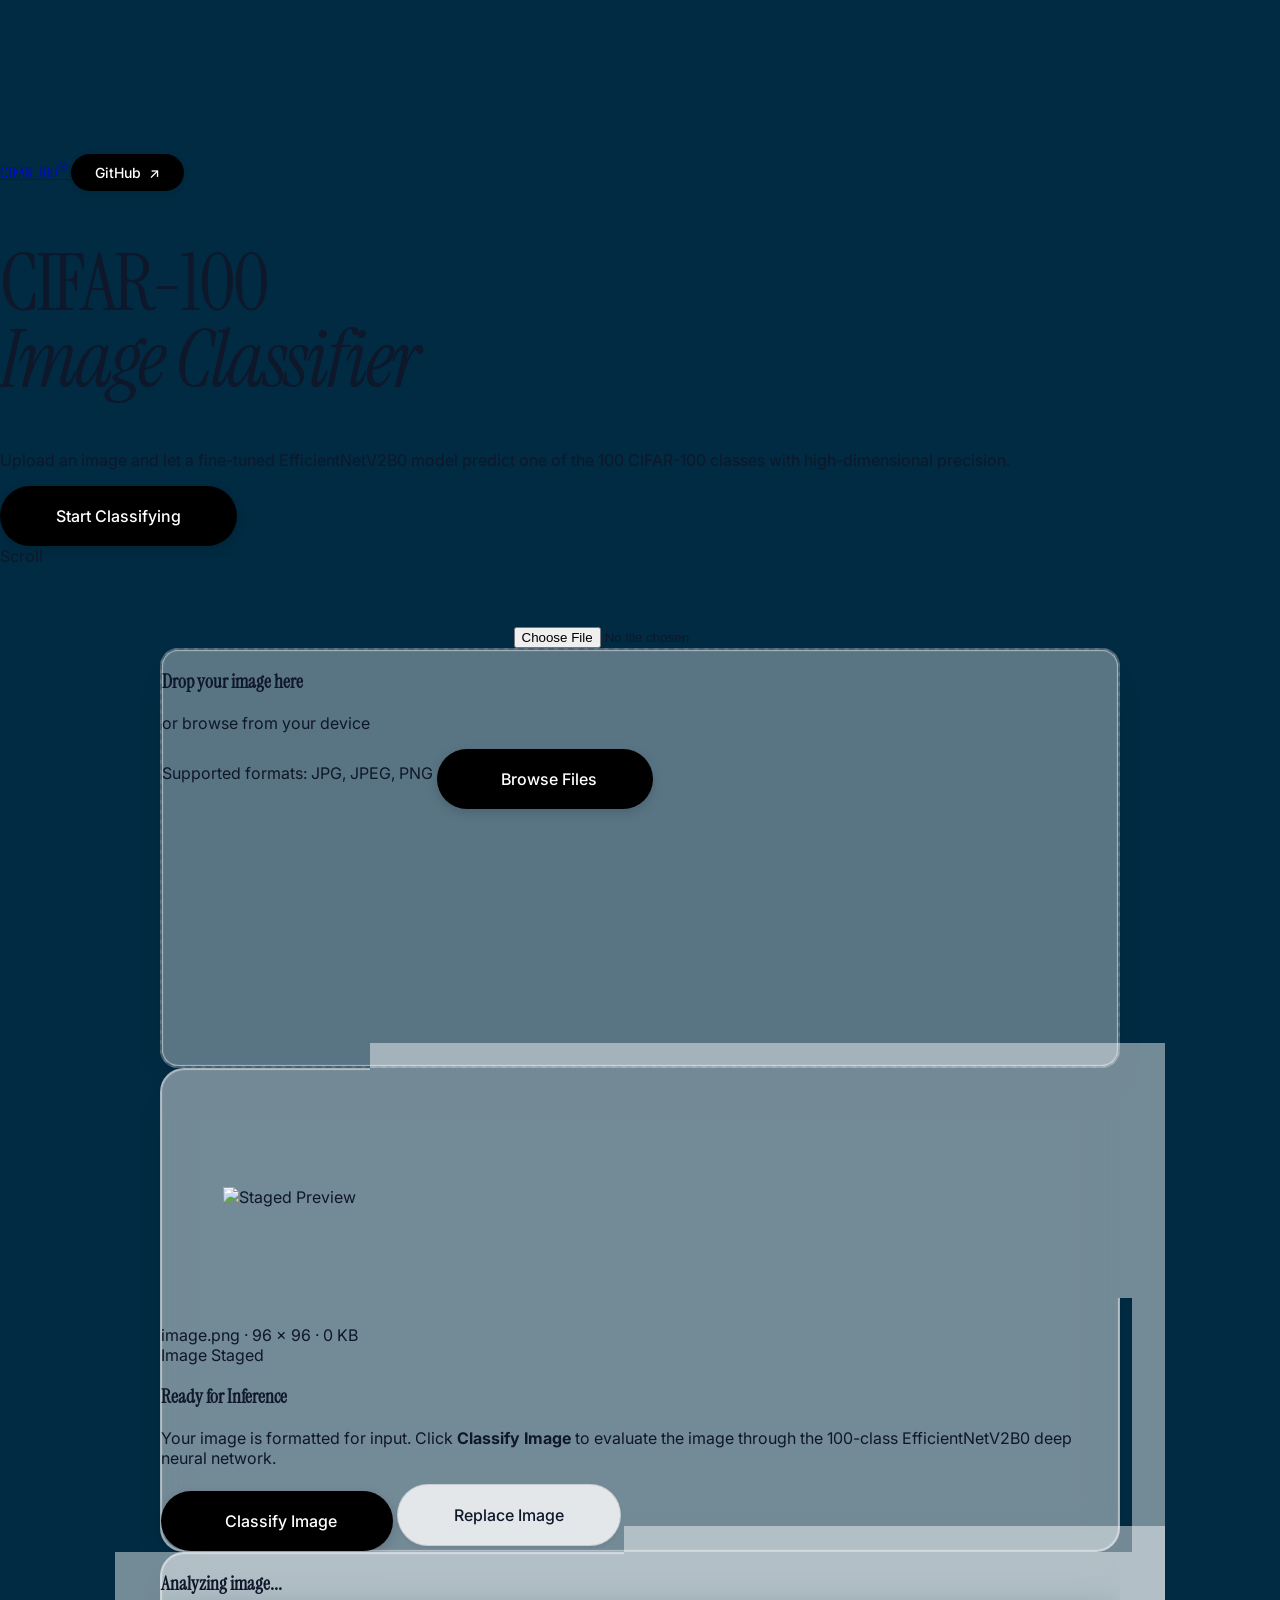
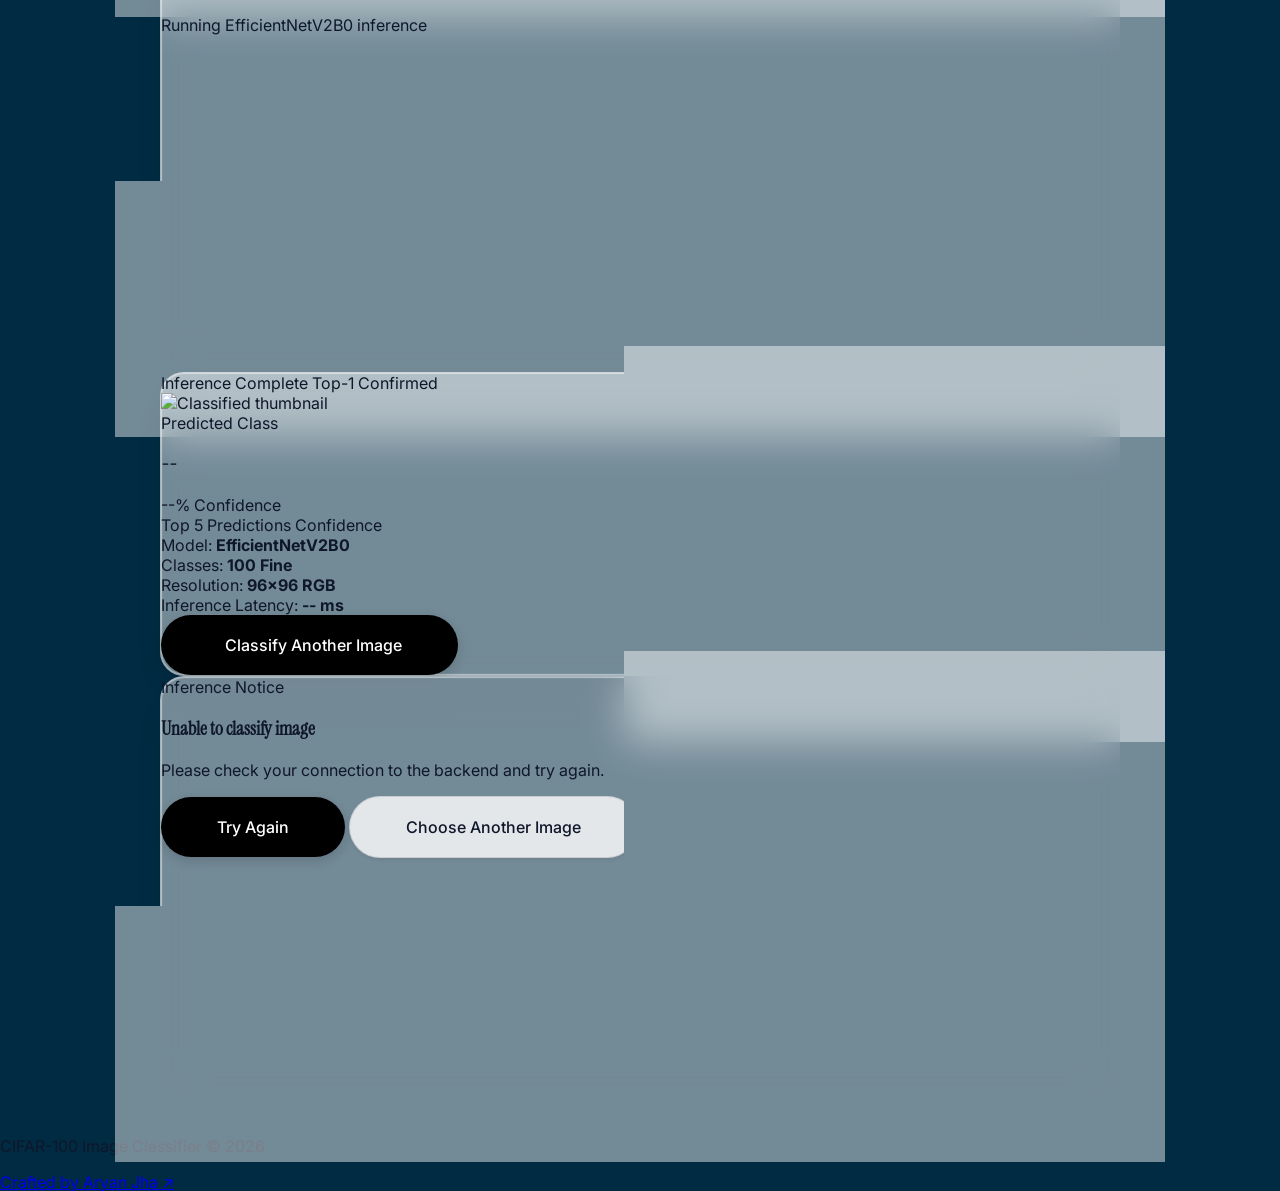
==== commit 31a139a1: "feat(ui): use local video asset for hero background - Set assets/serene-art-hero.mp4 as the primary " ====
--- a/frontend/index.html
+++ b/frontend/index.html
@@ -45,6 +45,7 @@
        ========================================================================= -->
   <div class="fixed inset-0 z-0 overflow-hidden pointer-events-none bg-[hsl(201,100%,13%)]">
     <video autoplay muted loop playsinline class="w-screen h-screen object-cover">
+      <source src="assets/serene-art-hero.mp4" type="video/mp4">
       <source src="https://designerstephen.github.io/public-assets/videos/serene-art-hero.mp4" type="video/mp4">
     </video>
     <div class="absolute inset-0 bg-black/20"></div>
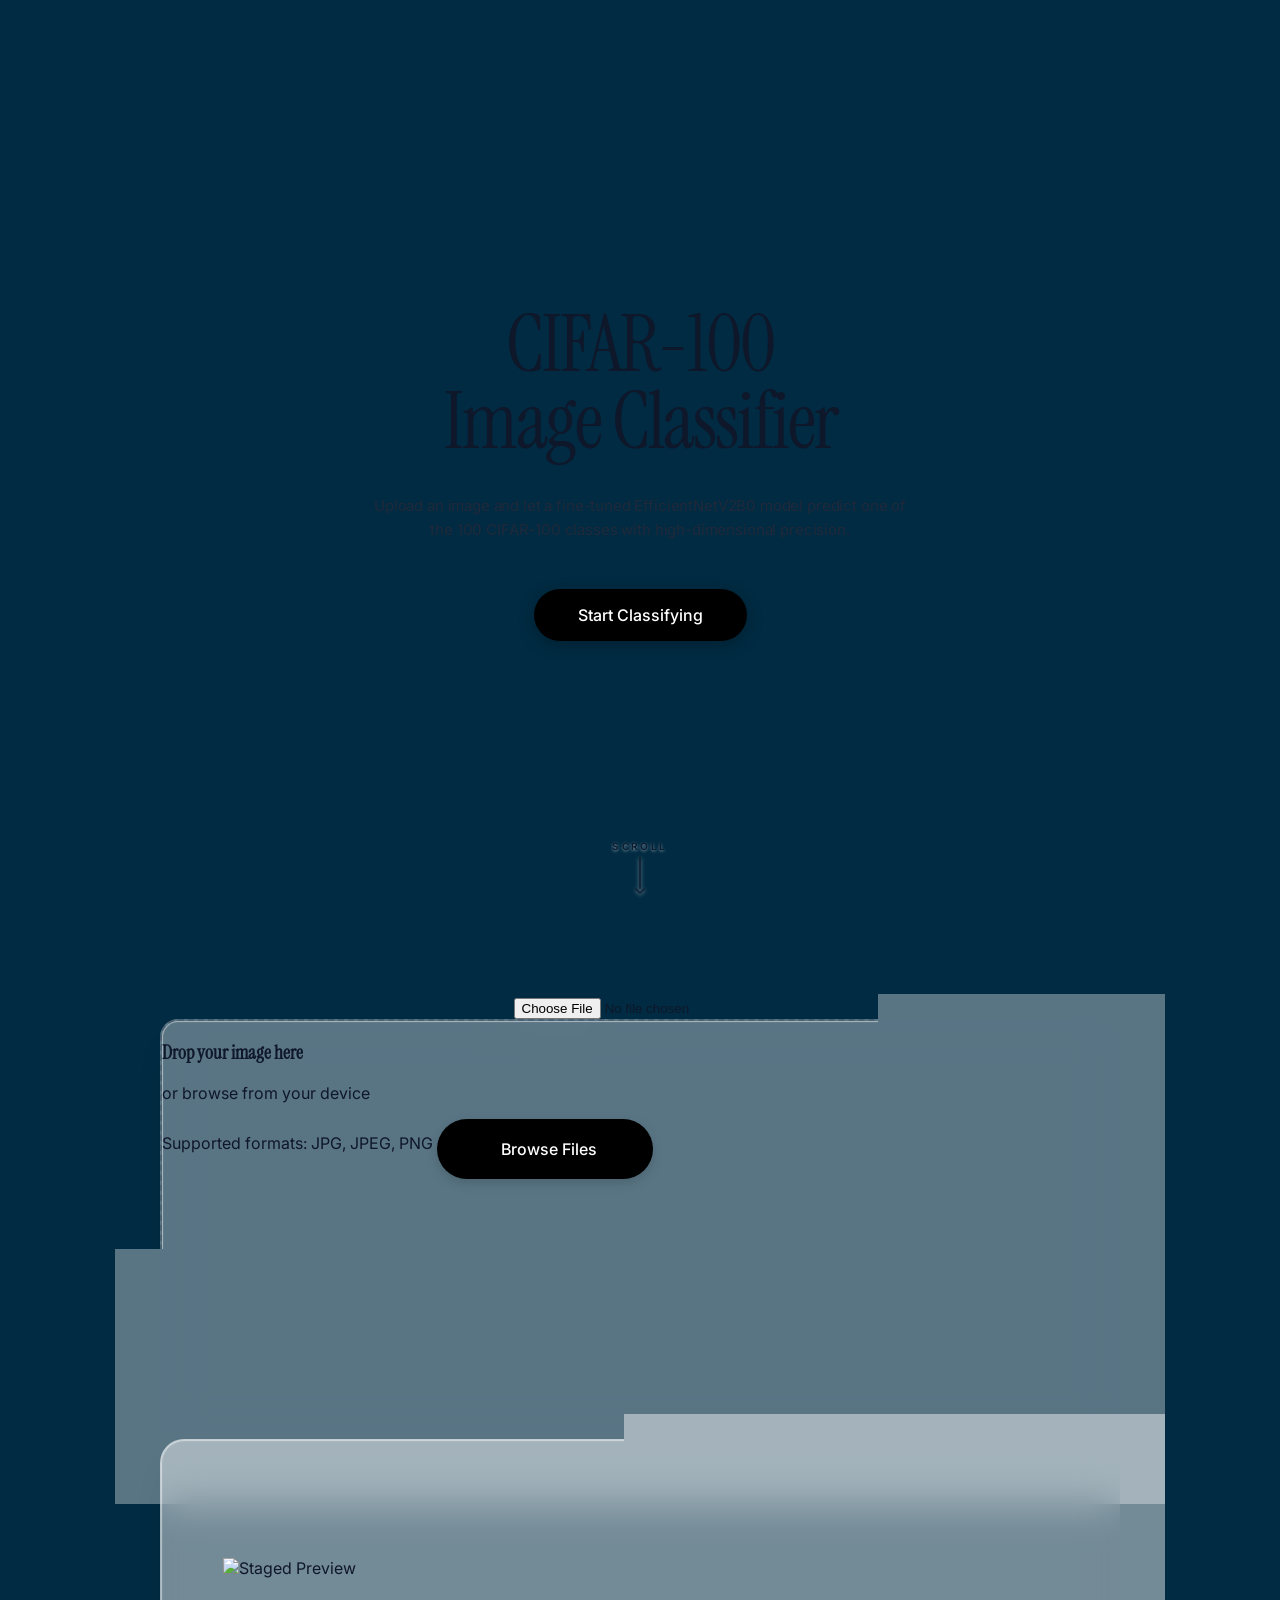
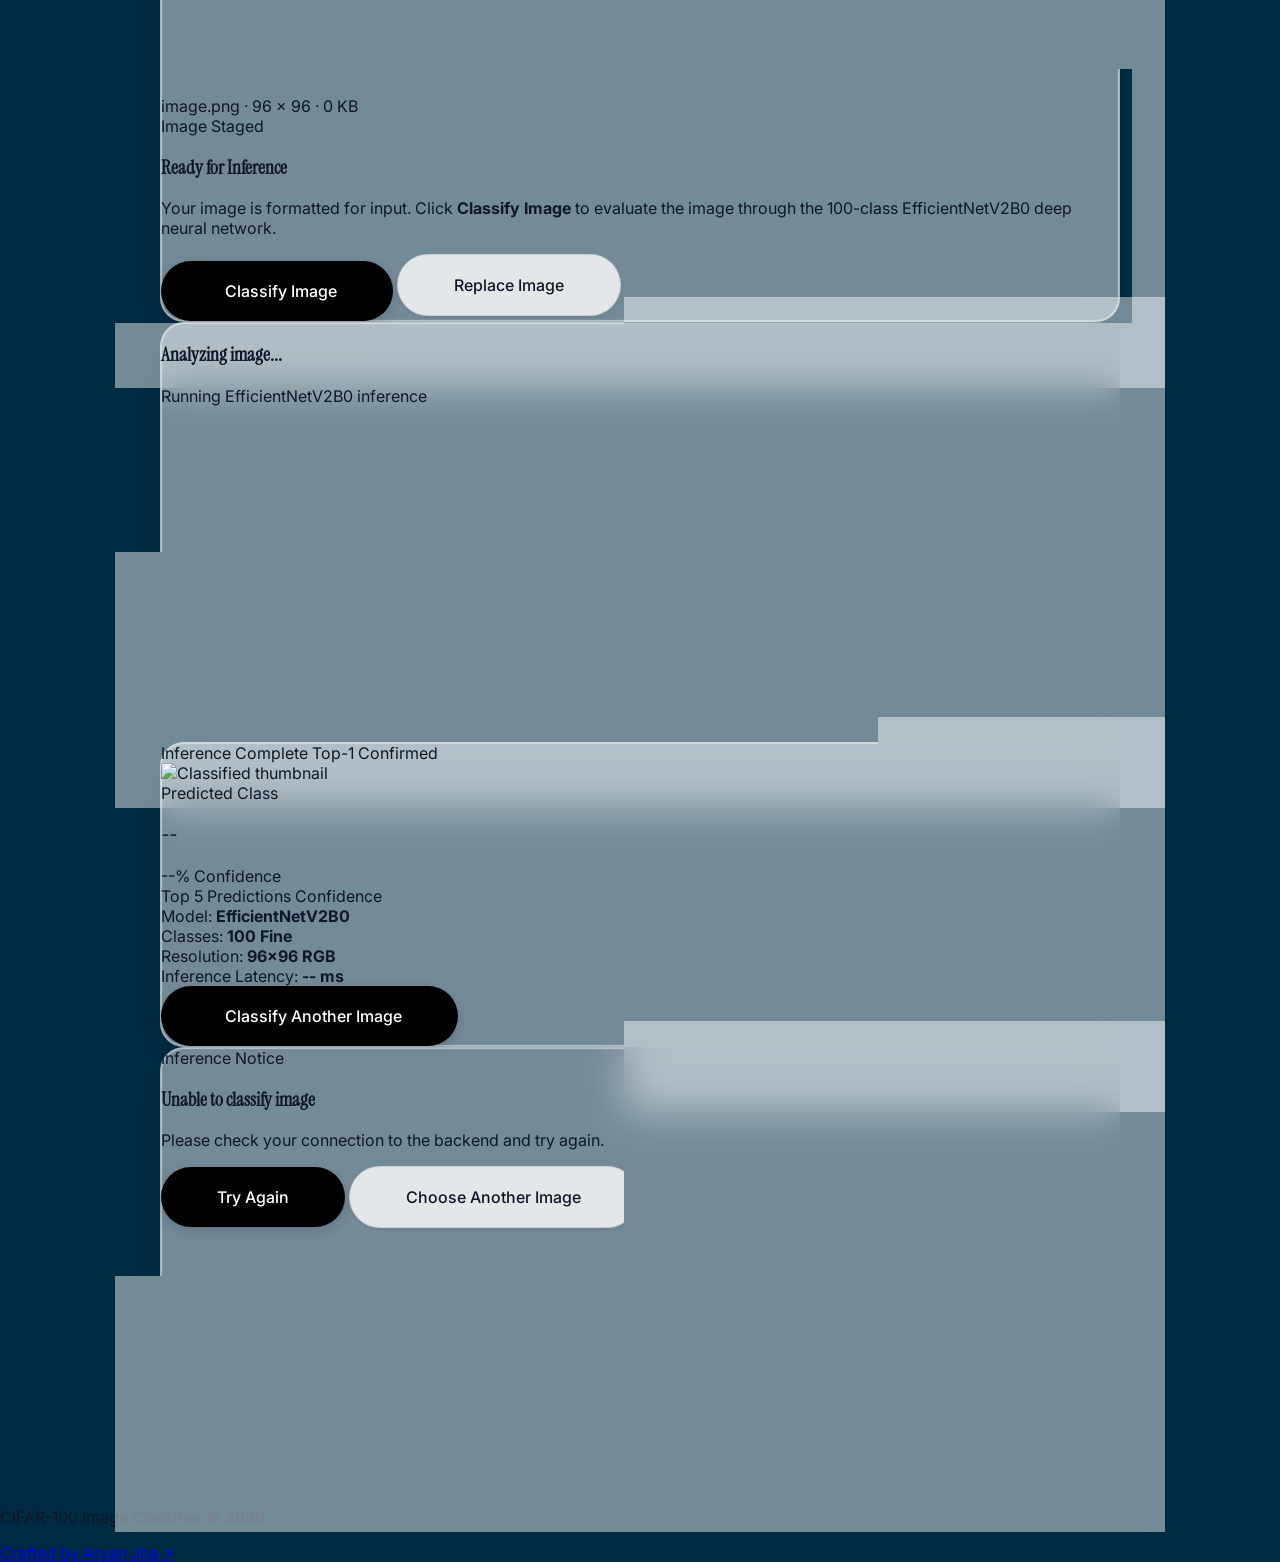
==== commit 86475c90: "feat(hero): improve hero scroll indicator with viewport anchoring, chevron arrow, and subtle pulse" ====
--- a/frontend/index.html
+++ b/frontend/index.html
@@ -43,22 +43,22 @@
   <!-- =========================================================================
        1. FULL-BLEED VIDEO BACKGROUND
        ========================================================================= -->
-  <div class="fixed inset-0 z-0 overflow-hidden pointer-events-none bg-[hsl(201,100%,13%)]">
-    <video autoplay muted loop playsinline class="w-screen h-screen object-cover">
+  <div class="fullscreen-bg">
+    <video autoplay muted loop playsinline class="w-full h-full object-cover">
       <source src="assets/serene-art-hero.mp4" type="video/mp4">
       <source src="https://designerstephen.github.io/public-assets/videos/serene-art-hero.mp4" type="video/mp4">
     </video>
-    <div class="absolute inset-0 bg-black/20"></div>
+    <div class="absolute inset-0 bg-black/10"></div>
   </div>
 
   <!-- =========================================================================
-       2. FIXED NAVIGATION BAR
-       ========================================================================= -->
-  <nav class="fixed top-0 left-0 w-full z-50 bg-white/10 backdrop-blur-md border-b border-white/10">
-    <div class="max-w-[1280px] mx-auto px-6 md:px-8 py-5 flex items-center justify-between">
+       2. FIXED NAVIGATION BAR (Transparent Minimal Hero)
+       ========================================================================= -->
+  <nav class="fixed top-0 left-0 w-full z-50 transition-all duration-300" id="main-nav">
+    <div class="w-full px-6 sm:px-10 md:px-14 lg:px-16 py-5 md:py-7 flex items-center justify-between">
       
       <!-- Left: Logo -->
-      <a href="#" class="font-instrument text-[28px] md:text-[30px] text-[#0f172a] leading-none tracking-tight">
+      <a href="#" class="font-instrument text-[28px] md:text-[34px] text-[#0f172a] leading-none tracking-tight">
         CIFAR-100<sup class="text-sm ml-0.5 font-sans font-normal">®</sup>
       </a>
 
@@ -72,35 +72,40 @@
   </nav>
 
   <!-- =========================================================================
-       3. HERO SECTION
-       ========================================================================= -->
-  <main class="relative z-10 flex flex-col items-center justify-center min-h-screen px-6 pt-28 pb-16">
-    <div class="max-w-[1280px] w-full flex flex-col items-center text-center my-auto">
+       3. HERO SECTION (Full-Screen Landing)
+       ========================================================================= -->
+  <main class="hero-section-container">
+    <div class="hero-content-wrapper">
       
       <!-- H1 Heading -->
-      <h1 class="h1-hero mb-6 md:mb-8 fade-rise">
-        CIFAR-100<br><em class="not-italic">Image Classifier</em>
+      <h1 class="h1-hero fade-rise">
+        CIFAR-100<br><span class="block">Image Classifier</span>
       </h1>
 
-      <!-- Supporting Paragraph -->
-      <p class="max-w-[670px] text-base md:text-lg leading-[1.625] text-[hsl(215,25%,32%)] fade-rise delay-200">
-        Upload an image and let a fine-tuned EfficientNetV2B0 model predict one of the 100 CIFAR-100 classes with high-dimensional precision.
+      <!-- Supporting Paragraph (Constrained 2-Line Editorial Description) -->
+      <p class="hero-description fade-rise delay-200">
+        Upload an image and let a fine-tuned EfficientNetV2B0 model predict one of<br class="hidden sm:inline"> the 100 CIFAR-100 classes with high-dimensional precision.
       </p>
 
       <!-- Hero CTA Button -->
-      <div class="mt-8 md:mt-12 fade-rise delay-400">
-        <a href="#classifier-section" class="btn-pill" id="hero-cta-btn">
+      <div class="hero-cta-wrapper fade-rise delay-400">
+        <a href="#classifier-section" class="btn-pill btn-hero-cta" id="hero-cta-btn">
           Start Classifying
         </a>
       </div>
 
     </div>
 
-    <!-- Scroll Indicator (Bottom) -->
-    <div class="mt-12 fade-rise delay-600 opacity-60 flex flex-col items-center space-y-2">
-      <span class="text-[10px] uppercase tracking-[0.2em] font-medium text-[#0f172a]">Scroll</span>
-      <div class="w-[1px] h-10 bg-[#0f172a]/30"></div>
-    </div>
+    <!-- Viewport-Anchored Scroll Indicator (Bottom of First Screen) -->
+    <a href="#classifier-section" class="scroll-indicator-btn fade-rise delay-600" aria-label="Scroll to classification workspace">
+      <span class="scroll-label">Scroll</span>
+      <div class="scroll-track">
+        <div class="scroll-line"></div>
+        <svg class="scroll-arrow" width="10" height="6" viewBox="0 0 10 6" fill="none" stroke="currentColor" stroke-width="1.5" stroke-linecap="round" stroke-linejoin="round" aria-hidden="true">
+          <polyline points="1 1 5 5 9 1"></polyline>
+        </svg>
+      </div>
+    </a>
   </main>
 
   <!-- =========================================================================
--- a/frontend/css/style.css
+++ b/frontend/css/style.css
@@ -46,25 +46,28 @@
 
 .h1-hero {
   font-family: var(--font-display);
-  font-size: 80px;
-  line-height: 0.95;
-  letter-spacing: -2.46px;
+  font-size: clamp(52px, 6.2vw, 86px);
+  line-height: 0.96;
+  letter-spacing: -2px;
   font-weight: 400;
   color: var(--primary-text);
-}
-
-@media (max-width: 1024px) {
-  .h1-hero {
-    font-size: 64px;
-    letter-spacing: -1.8px;
-  }
-}
-
-@media (max-width: 768px) {
-  .h1-hero {
-    font-size: 48px;
-    letter-spacing: -1.2px;
-  }
+  margin-bottom: clamp(16px, 2.2vh, 22px);
+}
+
+.hero-description {
+  font-family: var(--font-sans);
+  font-size: clamp(15px, 1.15vw, 17.5px);
+  line-height: 1.625;
+  color: #1e293b;
+  max-width: 640px;
+  margin-left: auto;
+  margin-right: auto;
+  font-weight: 450;
+  letter-spacing: -0.01em;
+}
+
+.hero-cta-wrapper {
+  margin-top: clamp(26px, 3.5vh, 36px);
 }
 
 /* =============================================================================
@@ -92,6 +95,20 @@
 .btn-pill:hover {
   transform: scale(1.03);
   box-shadow: 0 6px 16px rgba(0, 0, 0, 0.22);
+}
+
+.btn-pill.btn-hero-cta {
+  padding: 16px 44px;
+  font-size: 16px;
+  font-weight: 500;
+  background-color: #000000;
+  color: #ffffff;
+  box-shadow: 0 4px 16px rgba(0, 0, 0, 0.25);
+}
+
+.btn-pill.btn-hero-cta:hover {
+  transform: scale(1.025);
+  box-shadow: 0 6px 20px rgba(0, 0, 0, 0.32);
 }
 
 .btn-pill.nav-version {
@@ -135,15 +152,13 @@
    ENTRANCE ANIMATIONS
    ============================================================================= */
 .fade-rise {
-  opacity: 0;
-  transform: translateY(24px);
-  animation: fadeRise 0.8s ease-out forwards;
+  animation: fadeRise 0.5s cubic-bezier(0.16, 1, 0.3, 1) both;
 }
 
 @keyframes fadeRise {
   from {
     opacity: 0;
-    transform: translateY(24px);
+    transform: translateY(16px);
   }
   to {
     opacity: 1;
@@ -151,9 +166,17 @@
   }
 }
 
-.delay-200 { animation-delay: 0.2s; }
-.delay-400 { animation-delay: 0.4s; }
-.delay-600 { animation-delay: 0.6s; }
+.delay-200 { animation-delay: 0.1s; }
+.delay-400 { animation-delay: 0.2s; }
+.delay-600 { animation-delay: 0.3s; }
+
+@media (prefers-reduced-motion: reduce) {
+  .fade-rise {
+    animation: none !important;
+    opacity: 1 !important;
+    transform: none !important;
+  }
+}
 
 /* =============================================================================
    CLASSIFICATION WORKSPACE CARDS (EDITORIAL GLASS)
@@ -168,6 +191,160 @@
 }
 
 /* =============================================================================
+   FULL-SCREEN HERO VIEWPORT ARCHITECTURE
+   ============================================================================= */
+.fullscreen-bg {
+  position: fixed;
+  inset: 0;
+  width: 100%;
+  height: 100%;
+  z-index: 0;
+  overflow: hidden;
+  pointer-events: none;
+  background-color: var(--fallback-bg);
+}
+
+.fullscreen-bg video {
+  width: 100%;
+  height: 100%;
+  object-fit: cover;
+  object-position: center 42%;
+}
+
+#main-nav.nav-scrolled {
+  background: rgba(255, 255, 255, 0.7);
+  backdrop-filter: blur(16px);
+  -webkit-backdrop-filter: blur(16px);
+  border-bottom: 1px solid rgba(255, 255, 255, 0.45);
+  box-shadow: 0 4px 20px -2px rgba(0, 0, 0, 0.05);
+}
+
+.hero-section-container {
+  position: relative;
+  z-index: 10;
+  width: 100%;
+  height: 100vh;
+  height: 100dvh;
+  box-sizing: border-box;
+  display: flex;
+  flex-direction: column;
+  justify-content: center;
+  align-items: center;
+  padding-top: var(--header-height, 72px);
+  padding-bottom: 3vh;
+  padding-left: 1.5rem;
+  padding-right: 1.5rem;
+}
+
+.hero-content-wrapper {
+  width: 100%;
+  max-width: 800px;
+  margin-left: auto;
+  margin-right: auto;
+  margin-top: auto;
+  margin-bottom: auto;
+  display: flex;
+  flex-direction: column;
+  align-items: center;
+  text-align: center;
+  transform: translateY(-5vh);
+}
+
+@media (max-width: 640px) {
+  .hero-content-wrapper {
+    transform: translateY(-1.5vh);
+  }
+}
+
+/* =============================================================================
+   VIEWPORT-ANCHORED HERO SCROLL INDICATOR
+   ============================================================================= */
+.scroll-indicator-btn {
+  position: absolute;
+  bottom: clamp(28px, 4.8vh, 48px);
+  left: 0;
+  right: 0;
+  margin-left: auto;
+  margin-right: auto;
+  width: max-content;
+  display: flex;
+  flex-direction: column;
+  align-items: center;
+  gap: 6px;
+  text-decoration: none;
+  cursor: pointer;
+  z-index: 20;
+  transition: opacity 0.3s ease;
+}
+
+.scroll-label {
+  font-family: var(--font-sans);
+  font-size: 10px;
+  font-weight: 600;
+  letter-spacing: 0.24em;
+  text-transform: uppercase;
+  color: #0f172a;
+  opacity: 0.8;
+  line-height: 1;
+  text-shadow: 0 1px 3px rgba(255, 255, 255, 0.7);
+  transition: opacity 0.3s ease;
+}
+
+.scroll-track {
+  display: flex;
+  flex-direction: column;
+  align-items: center;
+  color: #0f172a;
+  filter: drop-shadow(0 1px 2px rgba(255, 255, 255, 0.6));
+  animation: subtleScrollPulse 3s ease-in-out infinite;
+  transition: transform 0.3s ease, opacity 0.3s ease;
+}
+
+.scroll-line {
+  width: 1.5px;
+  height: 32px;
+  background-color: currentColor;
+  opacity: 0.7;
+  border-radius: 9999px;
+}
+
+.scroll-arrow {
+  margin-top: -1px;
+  color: currentColor;
+  opacity: 0.85;
+  display: block;
+}
+
+.scroll-indicator-btn:hover .scroll-label {
+  opacity: 1;
+}
+
+.scroll-indicator-btn:hover .scroll-track {
+  opacity: 1;
+  transform: translateY(3px);
+  animation-play-state: paused;
+}
+
+@keyframes subtleScrollPulse {
+  0%, 100% {
+    transform: translateY(0);
+    opacity: 0.7;
+  }
+  50% {
+    transform: translateY(5px);
+    opacity: 1;
+  }
+}
+
+@media (prefers-reduced-motion: reduce) {
+  .scroll-track {
+    animation: none !important;
+    opacity: 0.85 !important;
+    transform: none !important;
+  }
+}
+
+/* =============================================================================
    CLASSIFIER WORKSPACE CENTERING & VIEWPORT ARCHITECTURE
    ============================================================================= */
 :root {
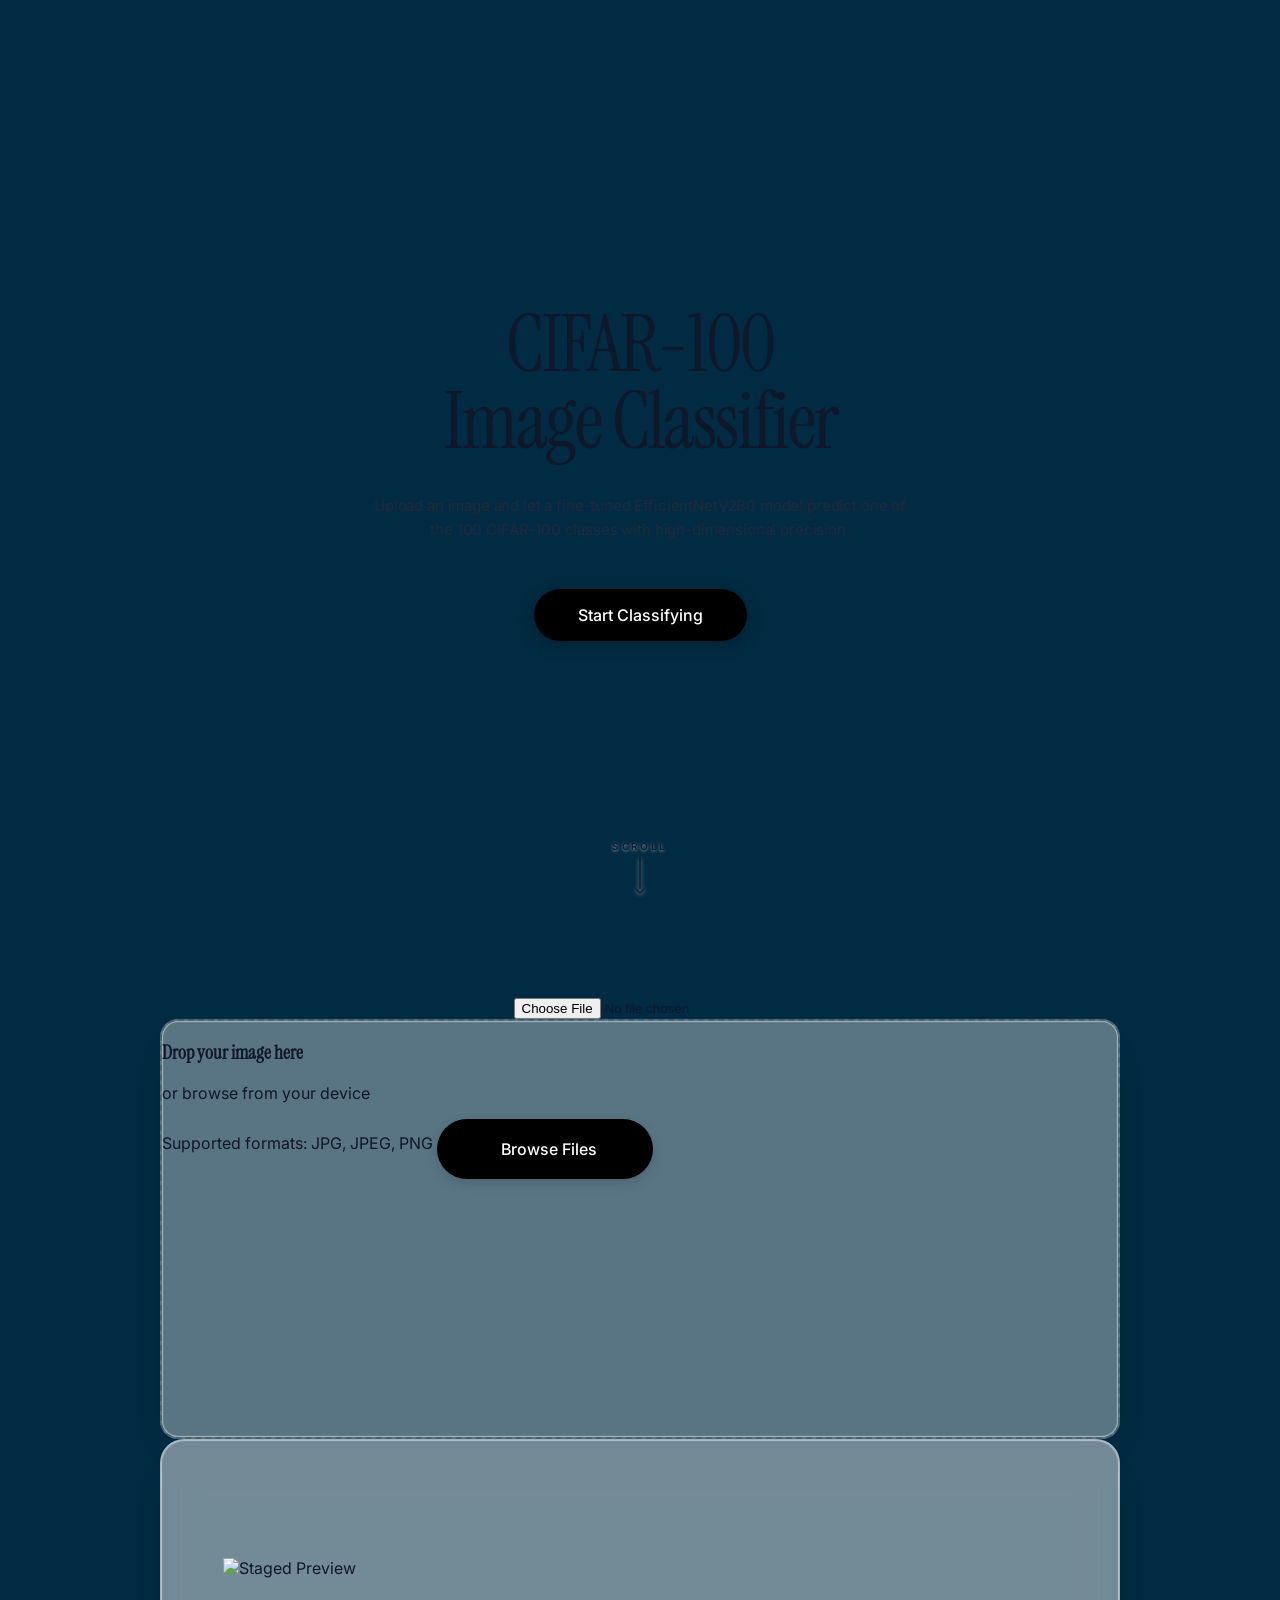
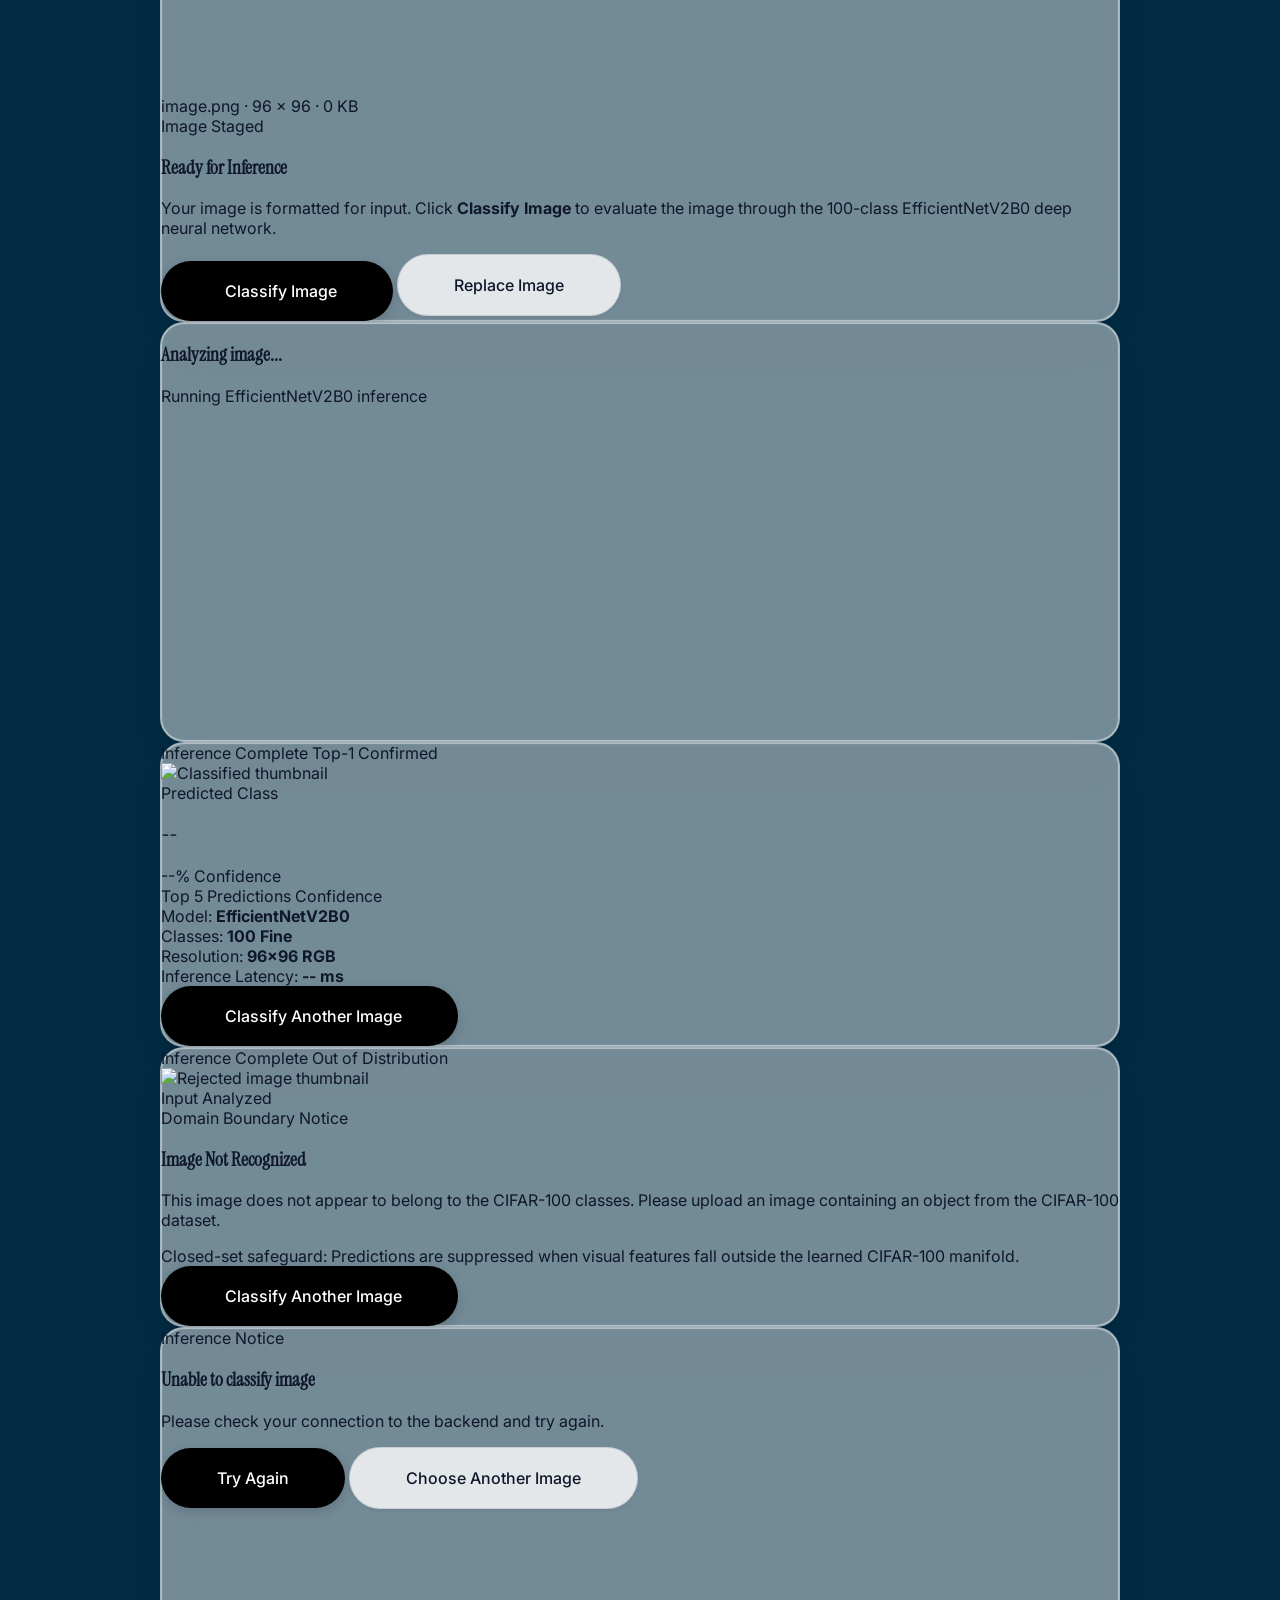
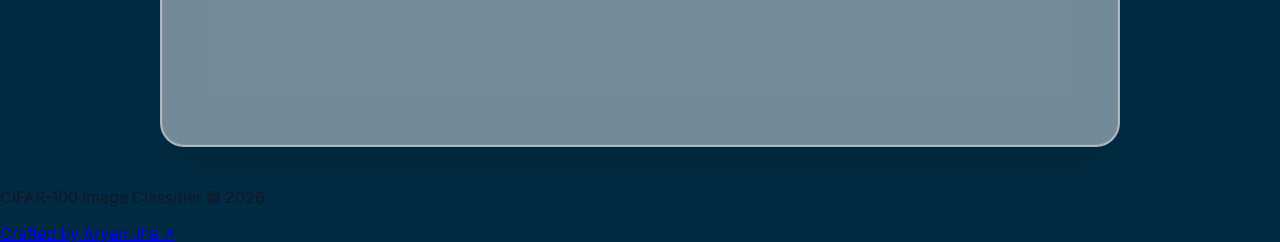
==== commit 03d7c190: "feat: add professional OOD and invalid image detection with prototype cosine similarity" ====
--- a/frontend/index.html
+++ b/frontend/index.html
@@ -36,7 +36,7 @@
   </script>
 
   <!-- Custom Design Specification CSS -->
-  <link rel="stylesheet" href="css/style.css">
+  <link rel="stylesheet" href="css/style.css?v=2.2">
 </head>
 <body class="text-[#0f172a]">
 
@@ -260,6 +260,64 @@
         </div>
 
         <!-- Single Primary Action -->
+        <div class="mt-8 flex justify-center">
+          <button type="button" class="btn-pill px-10 py-4 text-sm" onclick="resetToEmptyState()">
+            <iconify-icon icon="lucide:refresh-cw" class="text-base"></iconify-icon>
+            <span>Classify Another Image</span>
+          </button>
+        </div>
+
+      </div>
+
+      <!-- ===================================================================
+           STATE 4B: INVALID / OOD IMAGE REJECTION CARD
+           =================================================================== -->
+      <div class="glass-panel workspace-card p-8 md:p-12 hidden flex flex-col justify-center" id="state-invalid">
+        
+        <div class="flex items-center justify-between pb-6 mb-8 border-b border-slate-900/10">
+          <span class="text-xs font-mono uppercase tracking-widest text-[#0f172a]/60 font-semibold">
+            Inference Complete
+          </span>
+          <span class="px-3 py-1 rounded-full bg-amber-500/15 border border-amber-500/30 text-amber-900 font-mono text-xs font-medium flex items-center gap-1.5">
+            <span class="w-1.5 h-1.5 rounded-full bg-amber-600"></span>
+            Out of Distribution
+          </span>
+        </div>
+
+        <div class="grid grid-cols-1 md:grid-cols-2 gap-8 md:gap-12 items-center">
+          
+          <!-- Left: Thumbnail of uploaded image -->
+          <div class="flex flex-col items-center text-center">
+            <div class="w-36 h-36 rounded-2xl bg-white/60 border border-white/50 p-2 shadow-sm flex items-center justify-center mb-4">
+              <img id="invalid-preview-thumb" src="" alt="Rejected image thumbnail" class="max-w-full max-h-full object-contain rounded-lg">
+            </div>
+            <span class="text-xs font-mono uppercase tracking-widest text-[#0f172a]/50 font-semibold">
+              Input Analyzed
+            </span>
+          </div>
+
+          <!-- Right: Clear rejection guidance -->
+          <div class="flex flex-col justify-center text-left">
+            <span class="text-xs font-mono uppercase tracking-widest text-amber-700 font-semibold mb-2">
+              Domain Boundary Notice
+            </span>
+            <h3 class="font-instrument text-3xl md:text-4xl text-[#0f172a] mb-3 leading-tight">
+              Image Not Recognized
+            </h3>
+            <p class="text-sm text-[hsl(215,25%,32%)] leading-relaxed mb-6" id="invalid-message-text">
+              This image does not appear to belong to the CIFAR-100 classes. Please upload an image containing an object from the CIFAR-100 dataset.
+            </p>
+            <div class="p-3.5 rounded-xl bg-white/40 border border-white/50 text-xs font-mono text-[#0f172a]/70">
+              <div class="flex items-start gap-2.5">
+                <iconify-icon icon="lucide:shield-alert" class="text-amber-700 text-base flex-shrink-0 mt-0.5"></iconify-icon>
+                <span>Closed-set safeguard: Predictions are suppressed when visual features fall outside the learned CIFAR-100 manifold.</span>
+              </div>
+            </div>
+          </div>
+
+        </div>
+
+        <!-- Single Primary Action Button -->
         <div class="mt-8 flex justify-center">
           <button type="button" class="btn-pill px-10 py-4 text-sm" onclick="resetToEmptyState()">
             <iconify-icon icon="lucide:refresh-cw" class="text-base"></iconify-icon>
@@ -314,6 +372,6 @@
   </footer>
 
   <!-- Main JavaScript Logic -->
-  <script src="js/app.js"></script>
+  <script src="js/app.js?v=2.2"></script>
 </body>
 </html>
--- a/frontend/css/style.css
+++ b/frontend/css/style.css
@@ -211,12 +211,12 @@
   object-position: center 42%;
 }
 
-#main-nav.nav-scrolled {
-  background: rgba(255, 255, 255, 0.7);
-  backdrop-filter: blur(16px);
-  -webkit-backdrop-filter: blur(16px);
-  border-bottom: 1px solid rgba(255, 255, 255, 0.45);
-  box-shadow: 0 4px 20px -2px rgba(0, 0, 0, 0.05);
+#main-nav {
+  background: transparent !important;
+  backdrop-filter: none !important;
+  -webkit-backdrop-filter: none !important;
+  border: none !important;
+  box-shadow: none !important;
 }
 
 .hero-section-container {
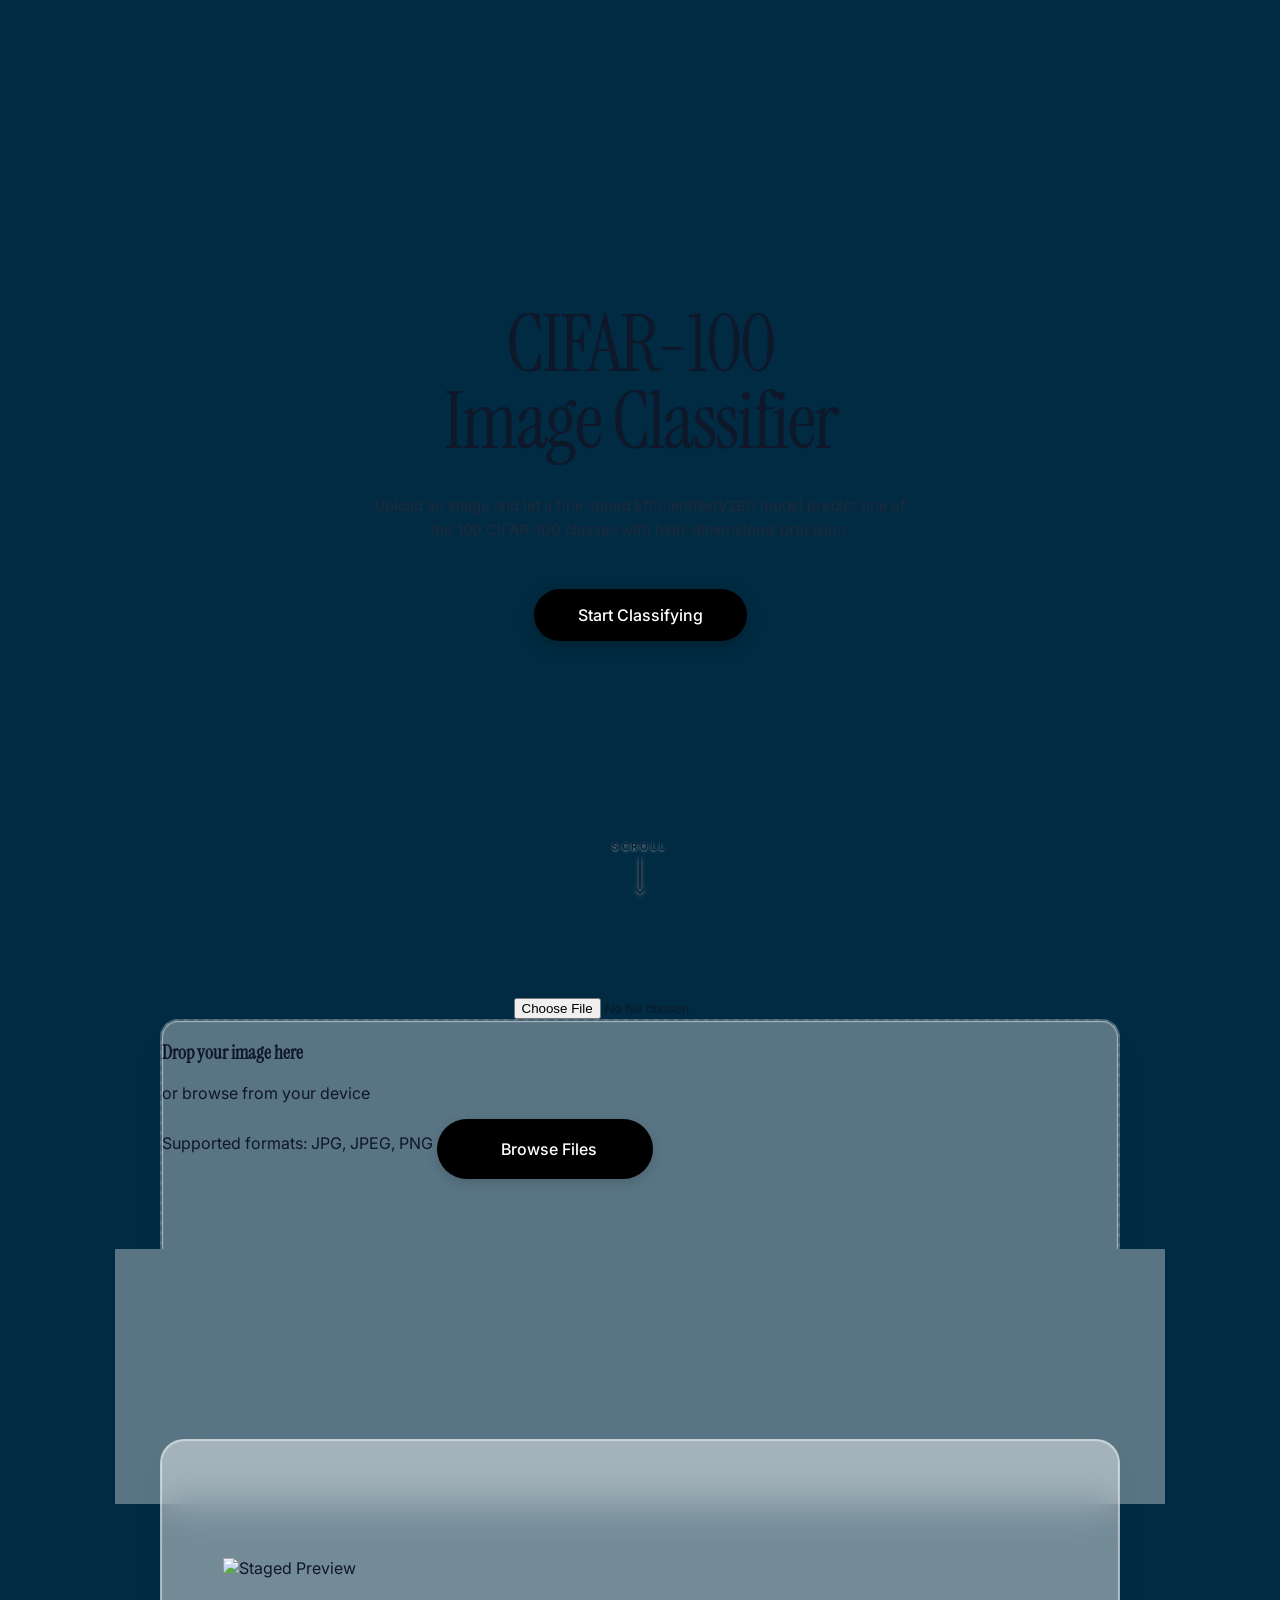
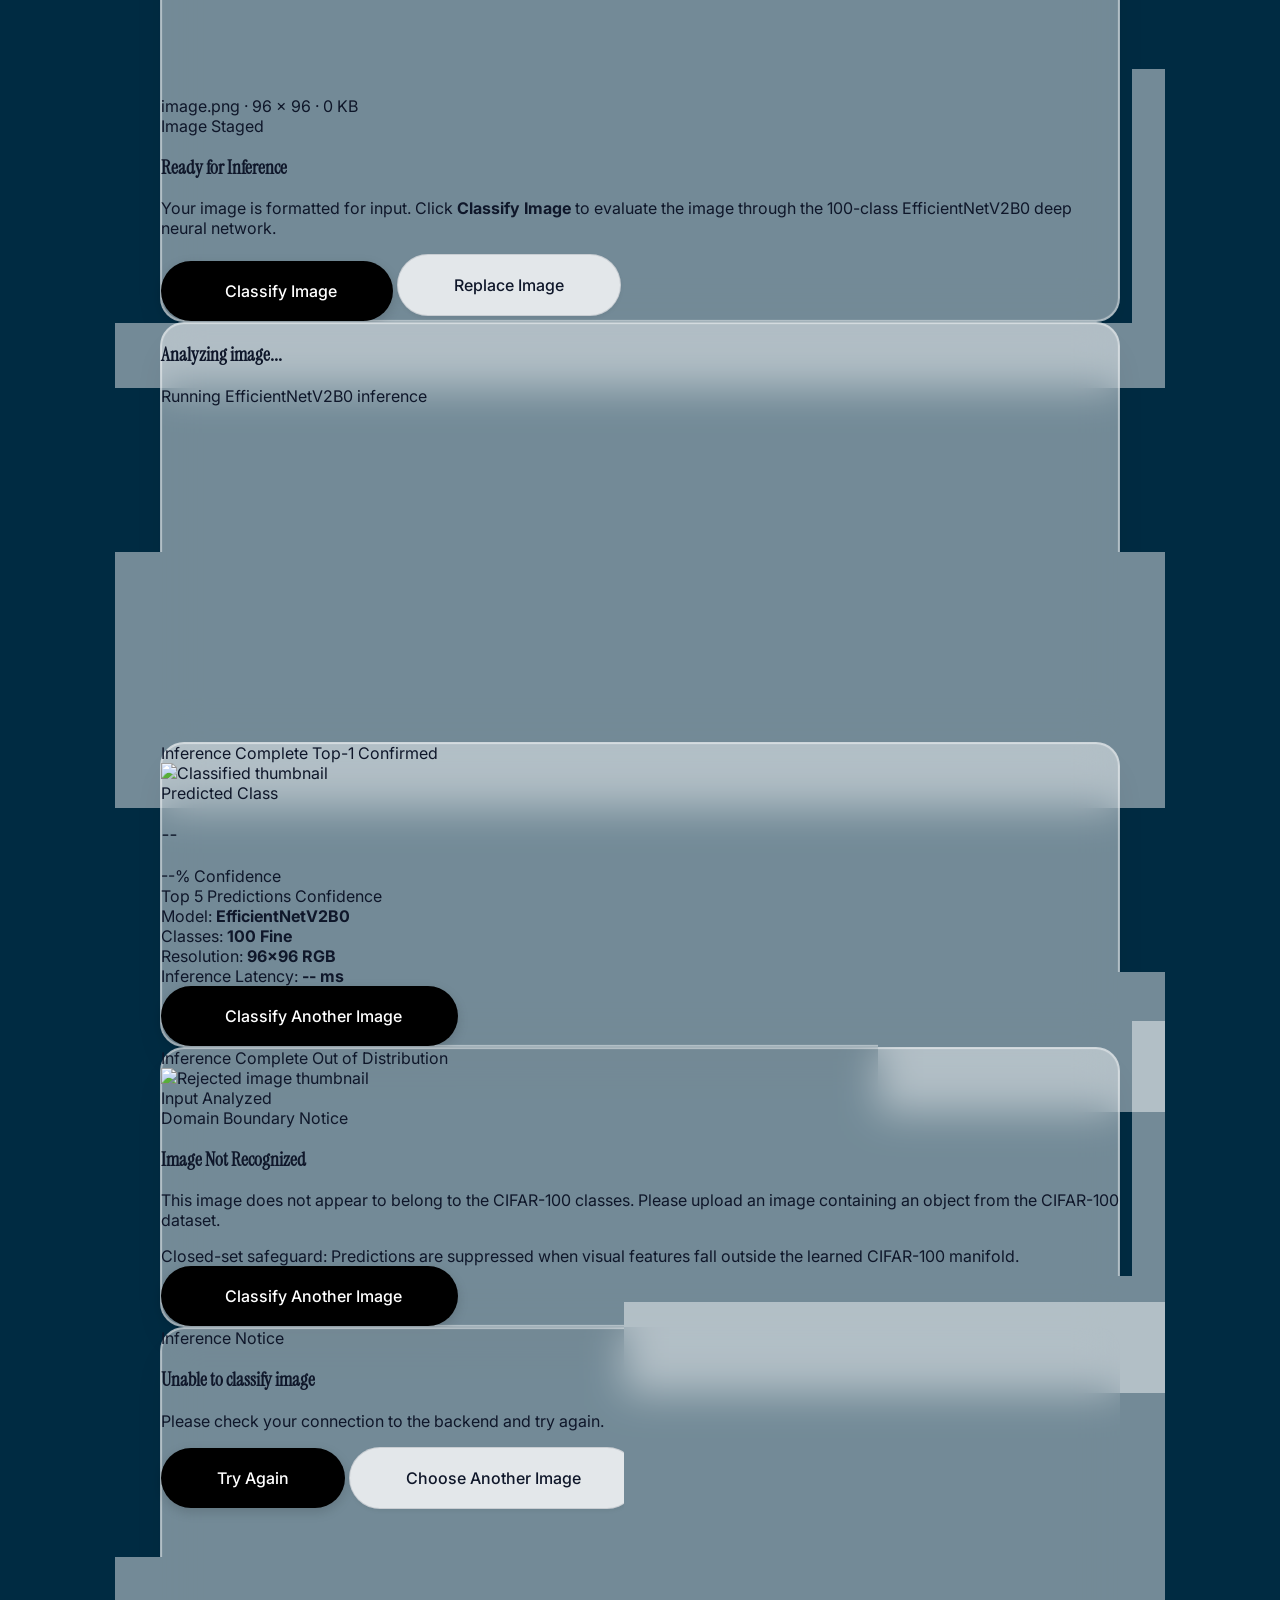
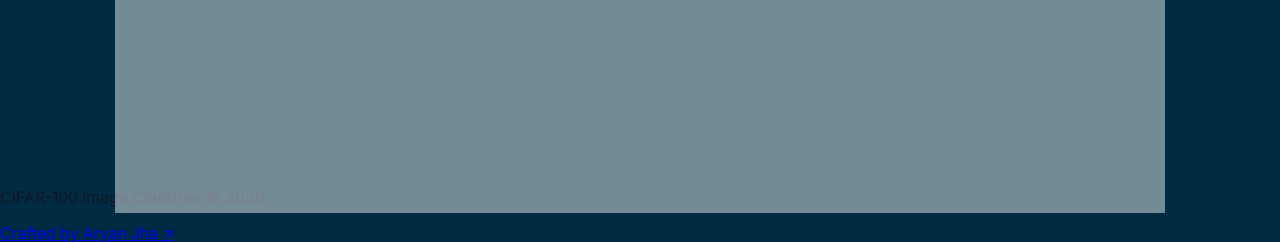
==== commit 8d52690b: "feat(deploy): production cleanup, vercel configuration, and deployment preparation" ====
--- a/frontend/index.html
+++ b/frontend/index.html
@@ -371,6 +371,9 @@
     </div>
   </footer>
 
+  <!-- Optional Runtime Configuration -->
+  <script src="js/config.js"></script>
+
   <!-- Main JavaScript Logic -->
   <script src="js/app.js?v=2.2"></script>
 </body>
